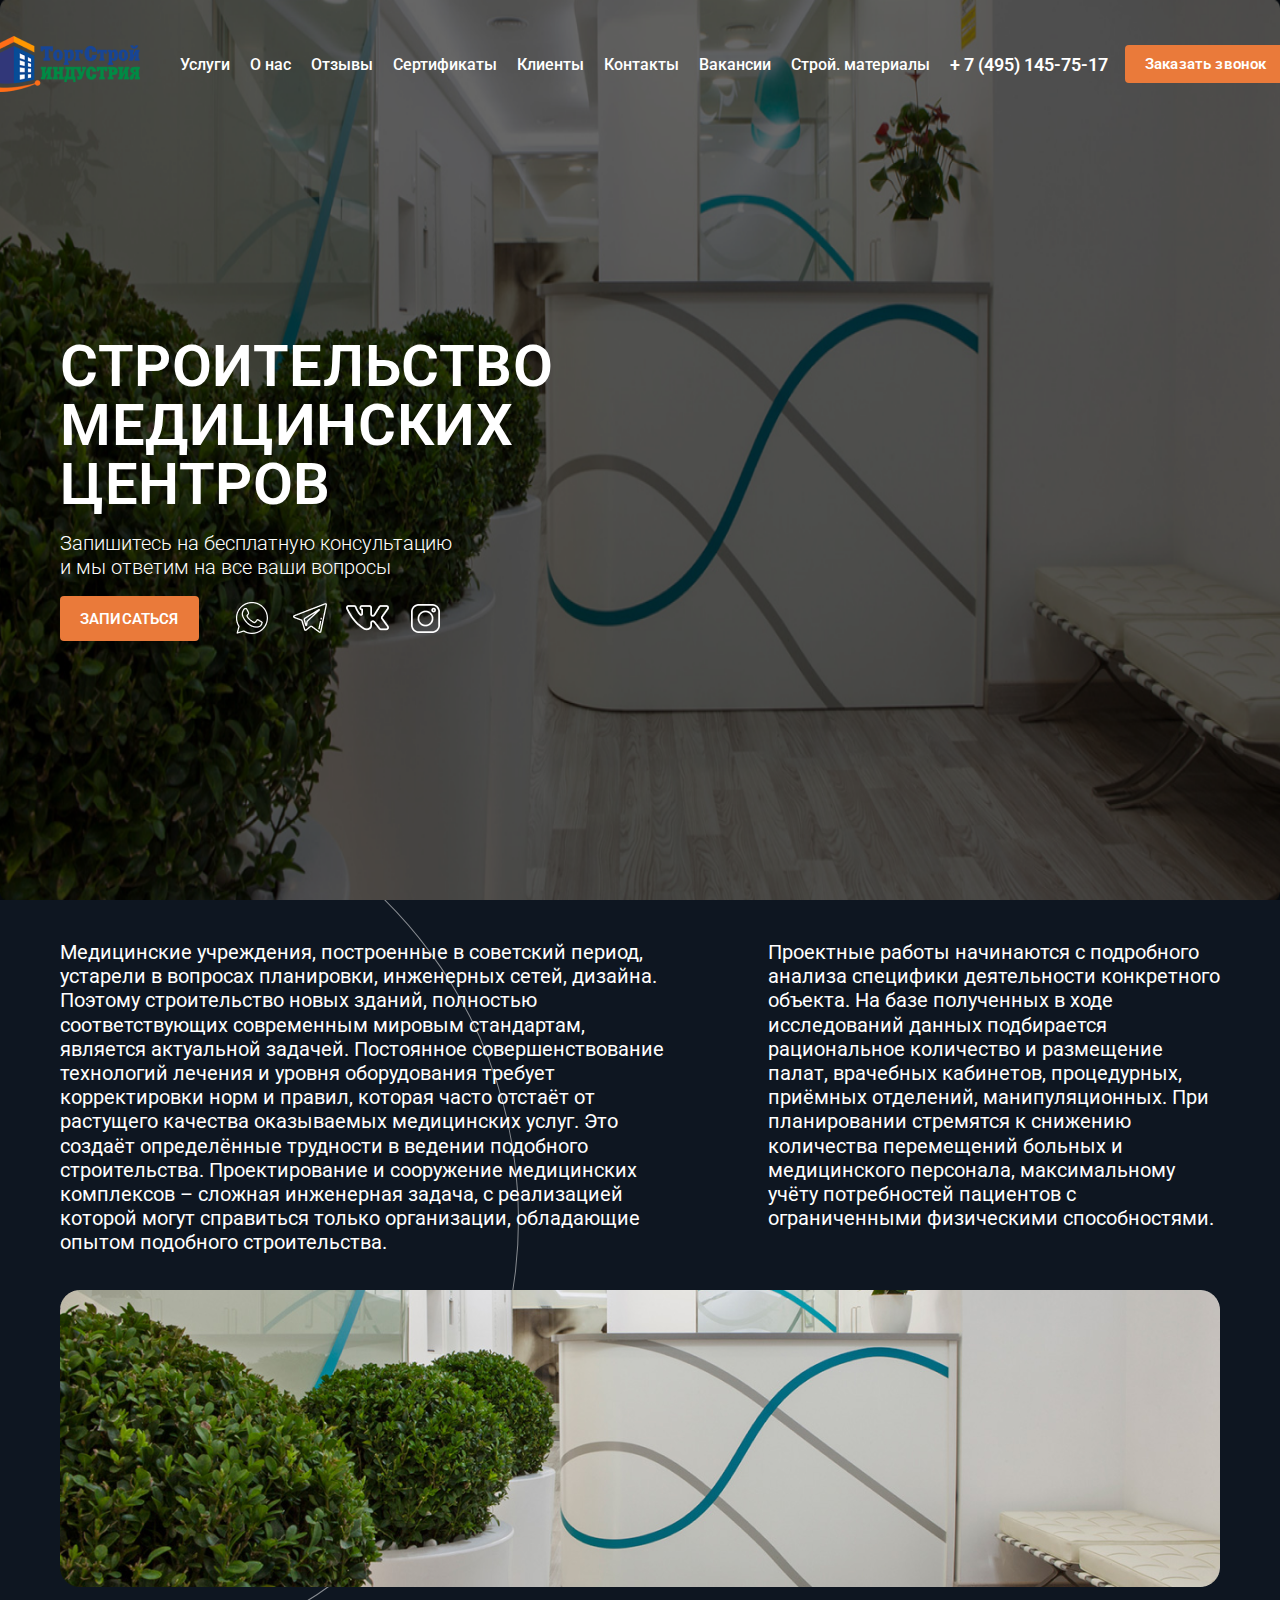
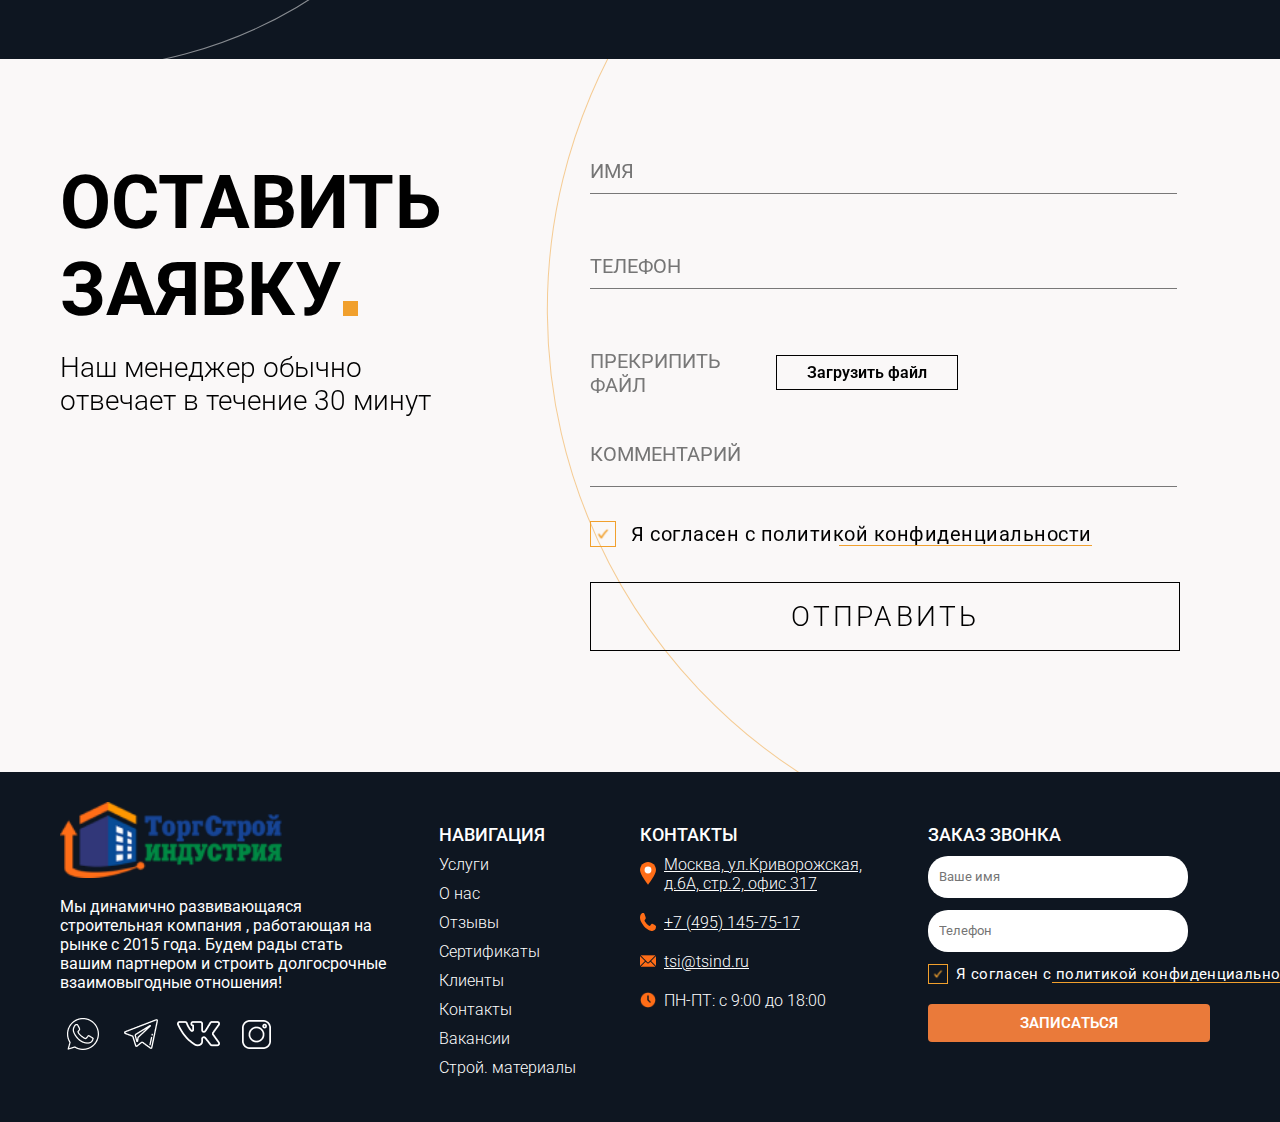
==== index.html @ 2a0759c0 "Add files via upload" ====
<!DOCTYPE html>
<html lang="ru">
<head>
    <meta charset="UTF-8">
    <meta http-equiv="X-UA-Compatible" content="IE=edge">
    <meta name="viewport" content="width=device-width, initial-scale=1.0">
    <title>Document</title>
    <link rel="stylesheet" href="style/style.css">
    <link rel="stylesheet" href="./style/swiper-bundle.min.css">
</head>
<body>

    <header>
        <div class="header-container">
            <a href="#" class="header__logo"><img src="./media/icons/logo.png" alt="" class="header__logo__img"></a>
            <ul class="header__list">
                <li class="header__list__item"><a href="">Услуги</a></li>
                <li class="header__list__item"><a href="">О нас</a></li>
                <li class="header__list__item"><a href="">Отзывы</a></li>
                <li class="header__list__item"><a href="">Сертификаты</a></li>
                <li class="header__list__item"><a href="">Клиенты</a></li>
                <li class="header__list__item"><a href="">Контакты</a></li>
                <li class="header__list__item"><a href="">Вакансии</a></li>
                <li class="header__list__item"><a href="">Строй. материалы</a></li>
            </ul>
            <a href="" class="header__telephone">+ 7 (495)  145-75-17</a>
            <button class="orangeBtn header__button">Заказать звонок</button>
        </div>
    </header>

    <main>
        <section class="mainBlock">
            <div class="container">
                <h1 class="mainBlock__heading">Строительство медицинских центров</h1>
                <p class="mainBlock__text">Запишитесь на бесплатную консультацию и мы ответим на все ваши вопросы</p>
                <div class="mainBlock__wraper">
                    <button class="orangeBtn mainBlock__wraper__button">ЗАПИСАТЬСЯ </button>
                    <a href="" class="mainBlock__seti"><img src="./media/icons/watsapp.png" alt="" class="mainBlock__seti__img"></a>
                    <a href="" class="mainBlock__seti"><img src="./media/icons/telegram.png" alt="" class="mainBlock__seti__img"></a>
                    <a href="" class="mainBlock__seti"><img src="./media/icons/vk.png" alt="" class="mainBlock__seti__img"></a>
                    <a href="" class="mainBlock__seti"><img src="./media/icons/instagram.png" alt="" class="mainBlock__seti__img"></a>
                </div>
            </div>
            <img src="./media/mainBlock/bg.png" alt="" class="mainBlock__bg">
        </section>
        <section class="textBlock">
            <div class="container">
                <div class="textBlock__wraper">
                    <p class="textBlock__wraper__text">Медицинские учреждения, построенные в советский период, устарели в вопросах планировки, инженерных сетей, дизайна. Поэтому строительство новых зданий, полностью соответствующих современным мировым стандартам, является актуальной задачей. Постоянное совершенствование технологий лечения и уровня оборудования требует корректировки норм и правил, которая часто отстаёт от растущего качества оказываемых медицинских услуг. Это создаёт определённые трудности в ведении подобного строительства. Проектирование и сооружение медицинских комплексов – сложная инженерная задача, с реализацией которой могут справиться только организации, обладающие опытом подобного строительства.</p>
                    <p class="textBlock__wraper__text">Проектные работы начинаются с подробного анализа специфики деятельности конкретного объекта. На базе полученных в ходе исследований данных подбирается рациональное количество и размещение палат, врачебных кабинетов, процедурных, приёмных отделений, манипуляционных. При планировании стремятся к снижению количества перемещений больных и медицинского персонала, максимальному учёту потребностей пациентов с ограниченными физическими способностями.</p>
                </div>
                <img src="./media/textBlock/bg.png" alt="" class="textBlock__img">
            </div>
            <img src="./media/icons/textBlockElipse.svg" alt="" class="textBlock__bg">
        </section>
        <section class="formBlock">
            <div class="container">
                <div class="formBlock__left">
                    <p class="formBlock__left__heading">Оставить заявку</p>
                    <p class="formBlock__left__text">Наш менеджер обычно отвечает в течение 30 минут</p>
                </div>
                <div class="formBlock__right">
                    <div action="" method="POST">
                        <input type="text" placeholder="Имя" class="form_inputs">
                        <input type="text" placeholder="Телефон" class="form_inputs">
                        <div class="fileInp">
                            <input type="file" id="fu" placeholder="Загрузить файл" class="fyleInp">
                            <label for="fu" class="fyleText">ПРЕКРИПИТЬ файл</label> 
                            <label for="fu" class="fyleCisual">Загрузить файл</label>
                        </div>
                        <textarea type="text" placeholder="Комментарий" class="form_texarea"></textarea>
                        <div class="politycInp">
                            <input type="checkbox" id="formPolityc" class="politycCheckbox" checked>
                            <label for="formPolityc" class="politycVisual"><img src="./media/icons/goldYes.svg" alt="" class="politycVisual__img"></label>
                            <label for="formPolityc" class="politycText">Я согласен с политикой конфиденциальности</label>
                        </div>
                        <button class="nonBgButton">Отправить</button>
                    </div>
                </div>
            </div>
            <img src="./media/icons/formBlockelipse.svg" alt="" class="formBlock__bg">
        </section>
    </main>
    <footer>
        <div class="container">
            <div class="footer__textr">
                <img src="./media/icons/logo.png" alt="" class="footer__text__logo">
                <p class="footer__text__text">Мы динамично развивающаяся строительная компания , работающая на рынке с 2015 года. Будем рады стать вашим партнером и строить долгосрочные взаимовыгодные отношения!</p>
                <div class="footer__text__seti">
                    <a href="" class="mainBlock__seti"><img src="./media/icons/watsapp.png" alt="" class="mainBlock__seti__img"></a>
                    <a href="" class="mainBlock__seti"><img src="./media/icons/telegram.png" alt="" class="mainBlock__seti__img"></a>
                    <a href="" class="mainBlock__seti"><img src="./media/icons/vk.png" alt="" class="mainBlock__seti__img"></a>
                    <a href="" class="mainBlock__seti"><img src="./media/icons/instagram.png" alt="" class="mainBlock__seti__img"></a>
                </div>
            </div>
            <div class="footer__nav">
                <p class="footer__nav__heading">НАВИГАЦИЯ</p>
                <ul class="footer__nav__list">
                    <li class="footer__nav__list__item">Услуги</li>
                    <li class="footer__nav__list__item">О нас</li>
                    <li class="footer__nav__list__item">Отзывы</li>
                    <li class="footer__nav__list__item">Сертификаты</li>
                    <li class="footer__nav__list__item">Клиенты</li>
                    <li class="footer__nav__list__item">Контакты</li>
                    <li class="footer__nav__list__item">Вакансии</li>
                    <li class="footer__nav__list__item">Строй. материалы</li>
                </ul>
            </div>
            <div class="footer__contacts">
                <p class="footer__contacts__heading">КОНТАКТЫ</p>
                <ul class="footer__contacts__list">
                    <li class="footer__contacts__list__item"><img src="./media/icons/location.svg" alt="" class="footer__contacts__list__img"><p class="footer__contacts__list__item__text">Москва, ул.Криворожская, д.6А, стр.2, офис 317</p></li>
                    <li class="footer__contacts__list__item"><img src="./media/icons/phone.svg" alt="" class="footer__contacts__list__img"><p class="footer__contacts__list__item__text">+7 (495) 145-75-17</p></li>
                    <li class="footer__contacts__list__item"><img src="./media/icons/mail.png" alt="" class="footer__contacts__list__img"><p class="footer__contacts__list__item__text">tsi@tsind.ru</p></li>
                    <li class="footer__contacts__list__item"><img src="./media/icons/clock.png" alt="" class="footer__contacts__list__img"><p class="footer__contacts__list__item__text">ПН-ПТ: с 9:00 до 18:00</p></li>
                </ul>
            </div>
            <div class="footer__form">
                <p class="footer__form__heading">ЗАКАЗ ЗВОНКА</p>
                <div class="footer__form__form">
                    <input type="text" class="footer__form__inp" placeholder="Ваше имя">
                    <input type="text" class="footer__form__inp" placeholder="Телефон">
                    <div class="politycInp">
                        <input type="checkbox" id="formPolityc1" class="politycCheckbox pol1" checked>
                        <label for="formPolityc1" class="politycVisual polvis1"><img src="./media/icons/goldYes.svg" alt="" class="politycVisual__img polImg1"></label>
                        <label for="formPolityc1" class="politycText poltext1">Я согласен с политикой конфиденциальности</label>
                    </div>
                    <button class="orangeBtn footer__form__btn">ЗАПИСАТЬСЯ</button>
                </div>
            </div>
        </div>
    </footer>
    

    <script src="js/swiper-bundle.min.js"></script>
    <script src="js/app.js"></script>
</body>
</html>
---- style/style.css ----
@import url("https://fonts.googleapis.com/css2?family=Roboto:wght@300;400;500;700;900&display=swap");
* {
  margin: 0;
  padding: 0;
  box-sizing: border-box;
  list-style: none;
  text-decoration: none;
  border: none;
  outline: none;
  font-family: "Roboto", sans-serif;
  color: #FFF;
}

html, body {
  background: #0E1621;
  max-width: 100vw;
  overflow-x: hidden;
}

header {
  position: absolute;
  z-index: 2;
  margin-top: 36px;
}

.header-container {
  width: 1322px;
  margin: 0 calc((100vw - 1322px) / 2);
  display: flex;
  align-items: center;
}

.header__logo {
  width: 170px;
  height: 56px;
  flex-shrink: 0;
  margin-right: 31px;
}

.header__logo__img {
  width: 170px;
  height: 56px;
  flex-shrink: 0;
}

.header__list {
  display: flex;
}

.header__list__item {
  margin-right: 20px;
}
.header__list__item a {
  font-size: 16px;
  font-style: normal;
  font-weight: 500;
  line-height: normal;
}

.header__telephone {
  font-size: 18px;
  font-style: normal;
  font-weight: 600;
  line-height: normal;
  margin-right: 17px;
}

.orangeBtn {
  padding: 10px 20px;
  font-size: 15.47px;
  font-style: normal;
  font-weight: 600;
  line-height: normal;
  letter-spacing: 0.155px;
  border-radius: 4px;
  background: #EA7A3A;
}

.mainBlock {
  position: relative;
  height: 100vh;
  display: flex;
  padding-top: 245px;
  display: flex;
  align-items: center;
}
.mainBlock .container {
  margin-top: 92px;
}

.container {
  width: 1160px;
  margin: auto;
  position: relative;
  z-index: 2;
}

.mainBlock__heading {
  width: 612px;
  font-size: 58px;
  font-style: normal;
  font-weight: 600;
  line-height: 102.5%; /* 59.45px */
  letter-spacing: 0.58px;
  text-transform: uppercase;
  margin-bottom: 17px;
}

.mainBlock__text {
  width: 397px;
  font-size: 20px;
  font-style: normal;
  font-weight: 300;
  line-height: normal;
  margin-bottom: 17px;
}

.mainBlock__wraper {
  display: flex;
}

.mainBlock__wraper__button {
  margin-right: 30px;
}

.mainBlock__seti {
  width: 45px;
  height: 45px;
  margin-right: 13px;
}
.mainBlock__seti:last-child {
  margin-right: 0;
}

.mainBlock__seti__img {
  width: 45px;
  height: 45px;
}

.mainBlock__bg {
  position: absolute;
  top: 0;
  left: 0;
  width: 100%;
  height: 100%;
  z-index: 1;
}

.textBlock {
  padding: 40px 0 68px 0;
  position: relative;
}

.textBlock__wraper {
  display: flex;
  justify-content: space-between;
  margin-bottom: 35px;
}

.textBlock__wraper__text {
  font-size: 20px;
  font-style: normal;
  font-weight: 400;
  line-height: 121%; /* 24.2px */
}
.textBlock__wraper__text:first-child {
  width: 612px;
}
.textBlock__wraper__text:last-child {
  width: 452px;
}
.textBlock__wraper__text.solo {
  width: 100%;
}

.textBlock__img {
  width: 100%;
}

.textBlock__bg {
  position: absolute;
  top: 0;
  left: 0;
  height: 100%;
}

.formBlock {
  background: #FAF8F8;
  padding: 100px 0 121px 0;
  position: relative;
}
.formBlock .container {
  display: flex;
}
.formBlock * {
  color: black;
}

.formBlock__left {
  margin-right: 131px;
}

.formBlock__left__heading {
  font-size: 74px;
  font-style: normal;
  font-weight: 700;
  line-height: normal;
  text-transform: uppercase;
  width: 399px;
  margin-bottom: 34px;
  height: 158px;
  position: relative;
}
.formBlock__left__heading::after {
  content: "";
  display: block;
  position: absolute;
  width: 15px;
  height: 15px;
  right: 101px;
  bottom: 0.5px;
  background: #F1A02D;
}

.formBlock__left__text {
  font-size: 28px;
  font-style: normal;
  font-weight: 300;
  line-height: normal;
  width: 375px;
}

.formBlock__right {
  display: flex;
  flex-direction: column;
}

.form_inputs {
  width: 586.5px;
  height: 35px;
  background: none;
  border: none;
  border-bottom: 1px solid #787878;
  padding: 0;
  padding-bottom: 10px;
  font-size: 20px;
  font-style: normal;
  font-weight: 400;
  line-height: normal;
  text-transform: uppercase;
  margin-bottom: 60px;
}

.fileInp {
  display: flex;
  align-items: center;
  margin-bottom: 45px;
}

.fyleInp {
  position: absolute;
  opacity: 0;
  z-index: -1;
}

.fyleText {
  color: #787878;
  font-size: 20px;
  font-style: normal;
  font-weight: 400;
  line-height: normal;
  text-transform: uppercase;
  width: 136px;
  margin-right: 50px;
}

.fyleCisual {
  font-size: 16px;
  font-style: normal;
  font-weight: 600;
  line-height: normal;
  width: 182px;
  height: 35px;
  border: 1px solid #000;
  display: flex;
  align-items: center;
  justify-content: center;
}

.form_texarea {
  width: 586.5px;
  height: 45px;
  background: none;
  border: none;
  border-bottom: 1px solid #787878;
  padding: 0;
  padding-bottom: 20px;
  font-size: 20px;
  font-style: normal;
  font-weight: 400;
  line-height: normal;
  text-transform: uppercase;
  margin-bottom: 30px;
  resize: none;
}

.politycInp {
  display: flex;
  align-items: center;
  margin-bottom: 35px;
}

.politycCheckbox, .pol1 {
  position: absolute;
  opacity: 0;
  z-index: -1;
}
.politycCheckbox:checked + label .politycVisual__img, .politycCheckbox:checked + label .polImg1, .pol1:checked + label .politycVisual__img, .pol1:checked + label .polImg1 {
  opacity: 1;
}

.politycVisual {
  flex-shrink: 0;
  width: 26px;
  height: 26px;
  display: flex;
  align-items: center;
  justify-content: center;
  border: solid 1px #F1A02D;
  margin-right: 15px;
}

.politycVisual__img {
  width: 18px;
  height: 18px;
  transition: all 0.4s ease;
  opacity: 0;
}

.politycText {
  font-size: 20px;
  font-style: normal;
  font-weight: 400;
  line-height: normal;
  letter-spacing: 0.5px;
  position: relative;
}
.politycText::after {
  content: "";
  display: block;
  width: 253px;
  height: 1px;
  background: #F1A02D;
  position: absolute;
  bottom: 0;
  right: 0;
}

.nonBgButton {
  font-size: 28px;
  font-style: normal;
  font-weight: 300;
  line-height: normal;
  letter-spacing: 3.08px;
  text-transform: uppercase;
  width: 590px;
  height: 69px;
  background: none;
  border: 1px solid #000;
}

.formBlock__bg {
  position: absolute;
  right: 0;
  top: 0;
  height: 100%;
}

footer {
  padding: 30px 0 45px 0;
}
footer .container {
  display: flex;
}

.footer__textr {
  margin-right: 45px;
  flex-shrink: 0;
}

.footer__text__logo {
  width: 234px;
  height: 76.689px;
  margin-bottom: 15px;
}

.footer__text__text {
  font-size: 16px;
  font-style: normal;
  font-weight: 400;
  line-height: normal;
  width: 334px;
  margin-bottom: 20px;
}

.footer__text__seti {
  display: flex;
}

.footer__nav {
  flex-shrink: 0;
  padding-top: 22px;
  margin-right: 64px;
}

.footer__nav__heading {
  font-size: 18px;
  font-style: normal;
  font-weight: 500;
  line-height: normal;
  margin-bottom: 10px;
}

.footer__nav__list__item {
  font-size: 16px;
  font-style: normal;
  font-weight: 300;
  line-height: normal;
  margin-bottom: 10px;
}
.footer__nav__list__item:last-child {
  margin-bottom: 0;
}

.footer__contacts {
  padding-top: 22px;
  flex-shrink: 0;
  margin-right: 65px;
}

.footer__contacts__heading {
  font-size: 18px;
  font-style: normal;
  font-weight: 500;
  line-height: normal;
  margin-bottom: 10px;
}

.footer__contacts__list__item {
  display: flex;
  align-items: center;
  margin-bottom: 20px;
}
.footer__contacts__list__item:last-child {
  margin-bottom: 0;
}
.footer__contacts__list__item:last-child .footer__contacts__list__item__text {
  text-decoration-line: none;
}
.footer__contacts__list__item .footer__contacts__list__item__text {
  text-decoration-line: underline;
}

.footer__contacts__list__img {
  width: 16px;
  margin-right: 8px;
}

.footer__contacts__list__item__text {
  width: 199px;
  font-size: 16px;
  font-style: normal;
  font-weight: 300;
  line-height: normal;
}

.footer__form {
  padding-top: 22px;
}

.footer__form__heading {
  font-size: 18px;
  font-style: normal;
  font-weight: 500;
  line-height: normal;
  margin-bottom: 11px;
}

.footer__form__form {
  width: 282px;
  display: flex;
  flex-direction: column;
}
.footer__form__form .politycText {
  font-size: 15px;
  font-style: normal;
  font-weight: 400;
  line-height: normal;
  letter-spacing: 0.375px;
}
.footer__form__form .politycVisual {
  width: 20px;
  height: 20px;
  margin-right: 8px;
}
.footer__form__form .politycVisual__img {
  width: 14px;
  height: 14px;
}
.footer__form__form .politycInp {
  width: 412px;
  margin-bottom: 20px;
}

.footer__form__inp {
  width: 260px;
  height: 42px;
  background: white;
  border-radius: 20px;
  padding: 18px 11px;
  margin-bottom: 12px;
  color: black;
}
.footer__form__inp:last-child {
  margin-bottom: 16px;
}/*# sourceMappingURL=style.css.map */
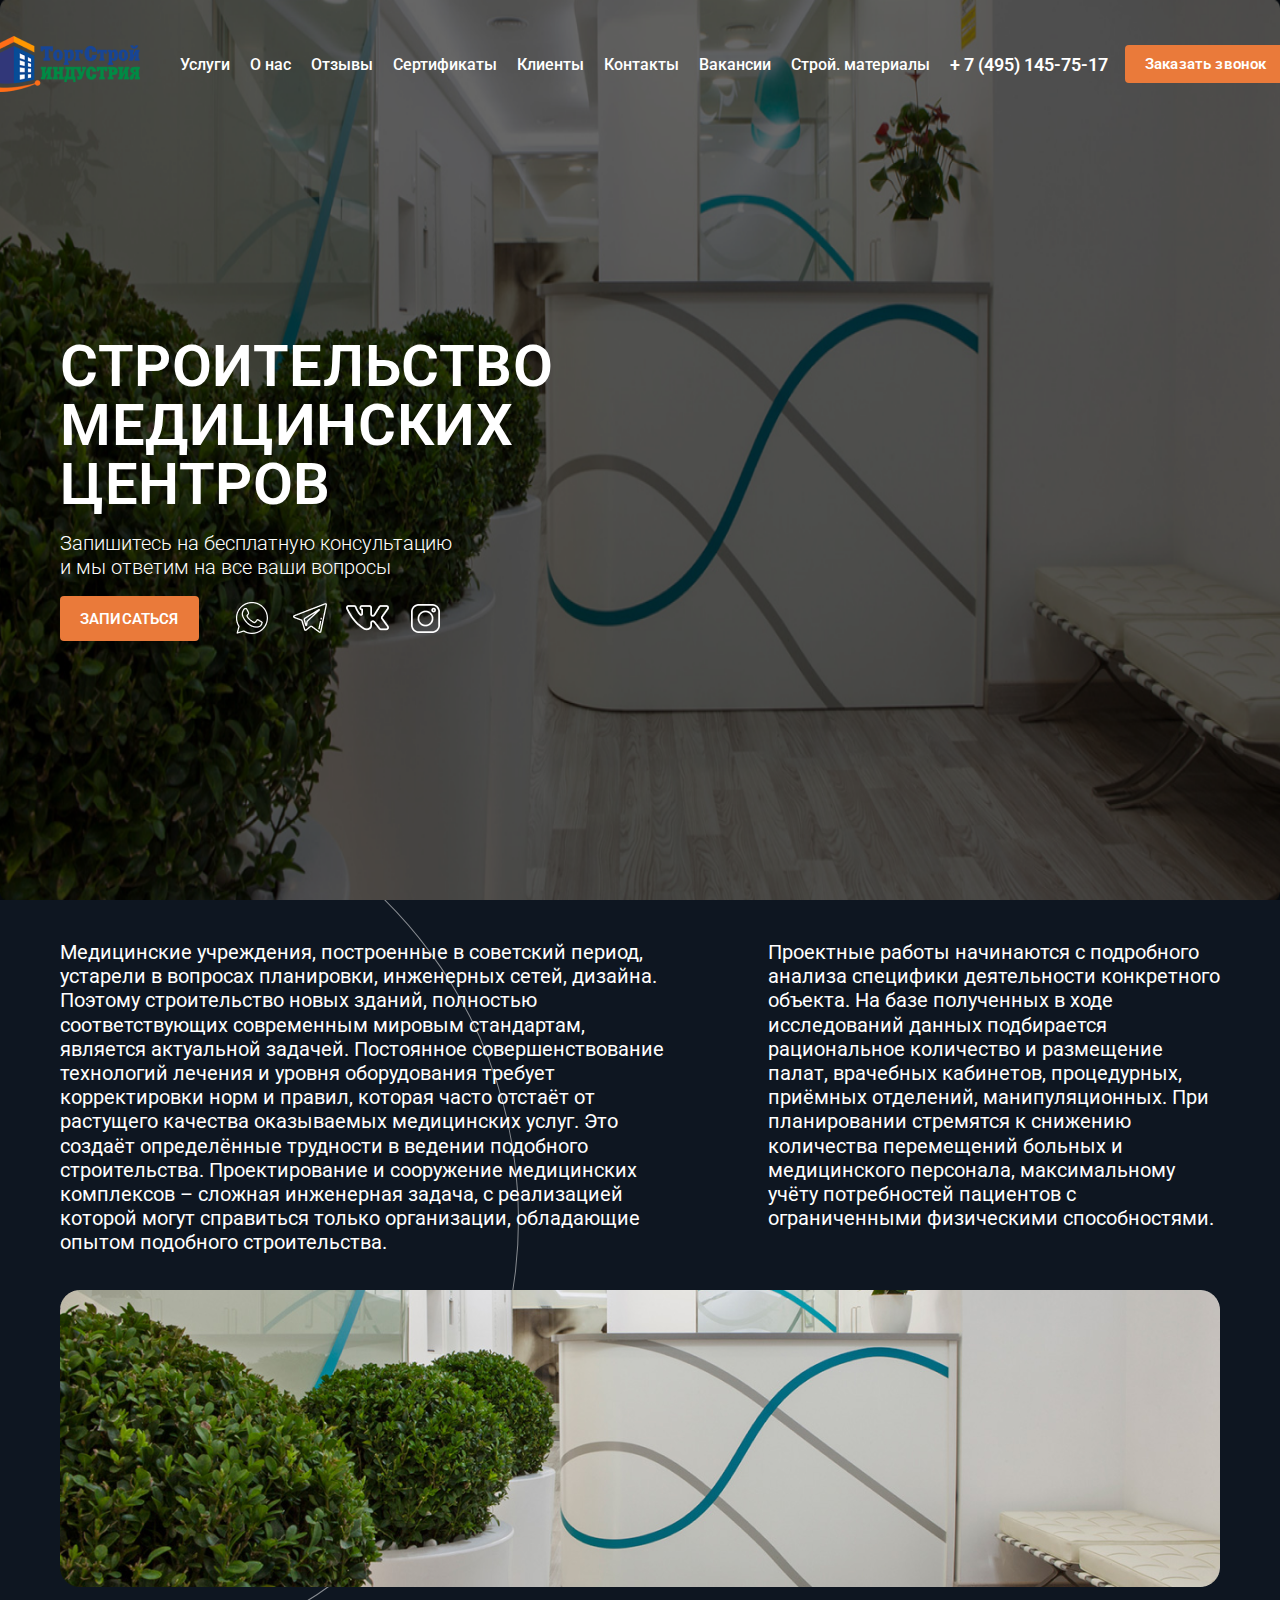
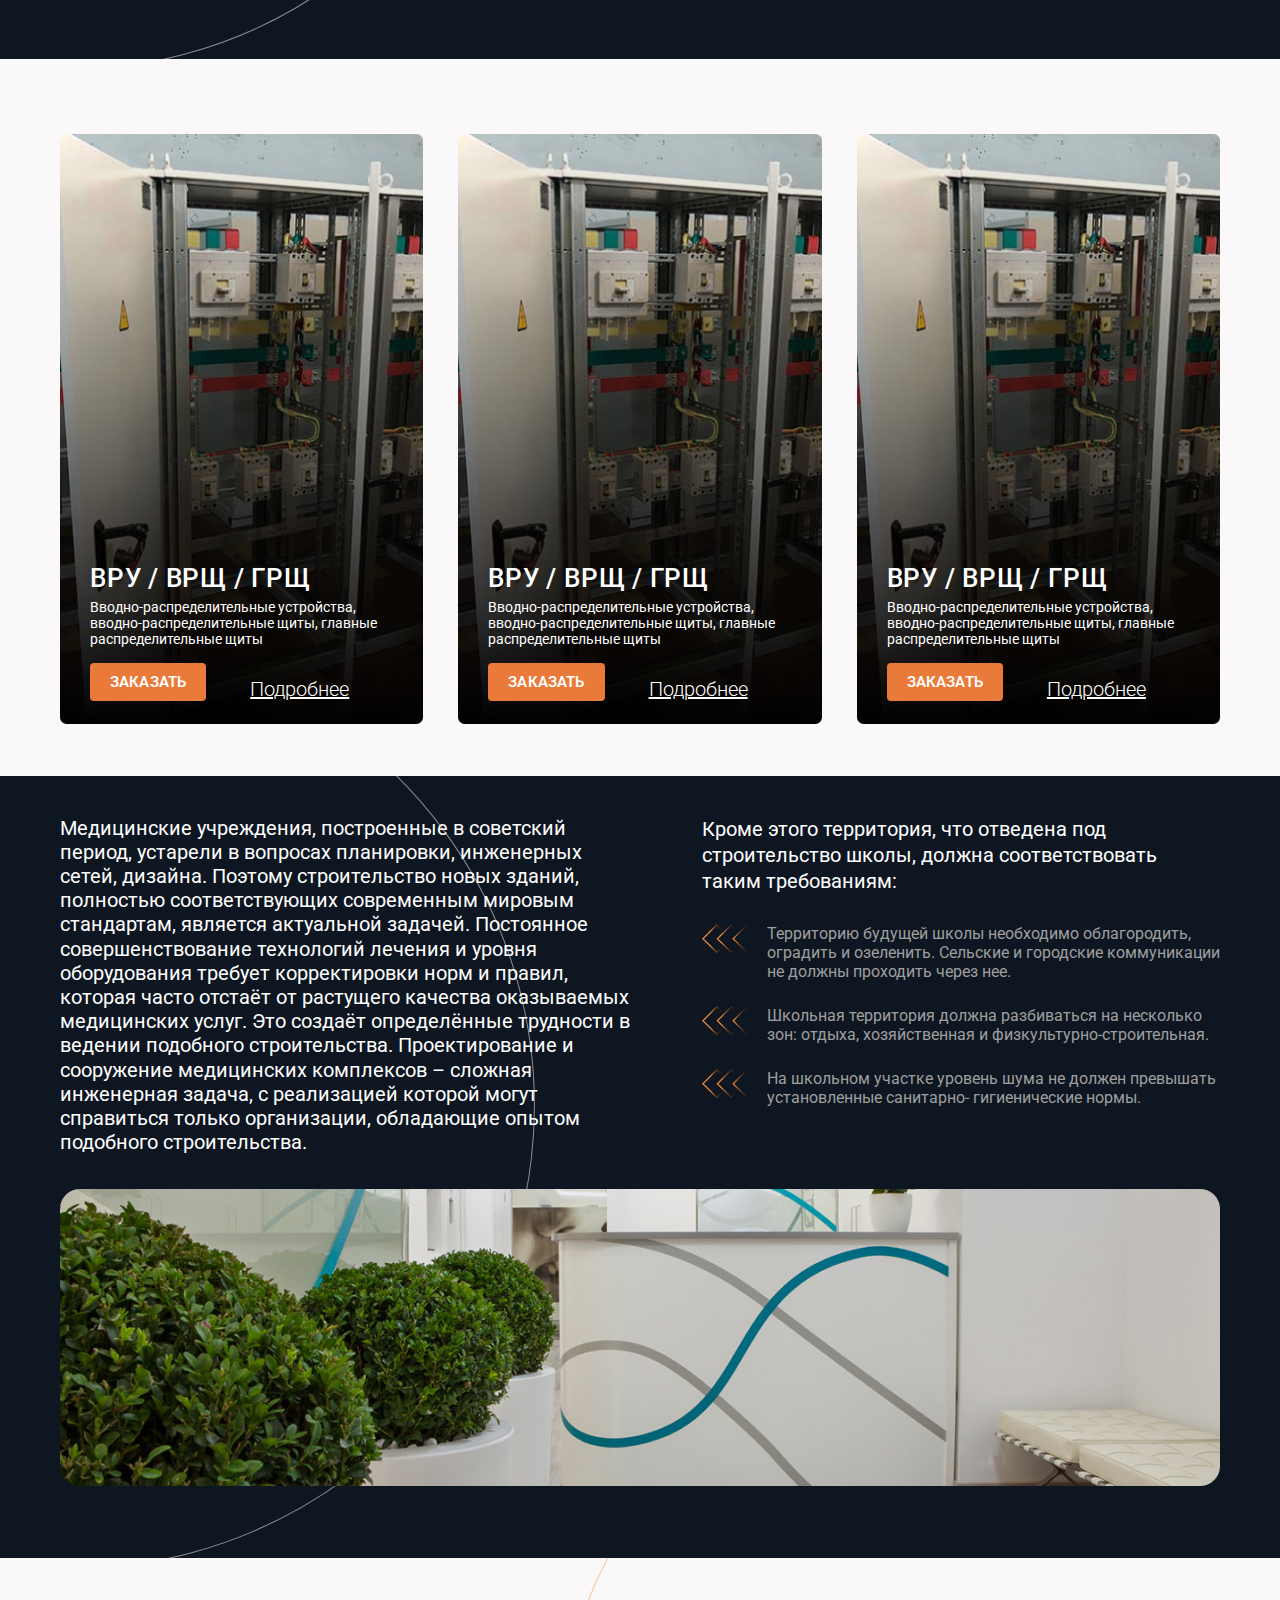
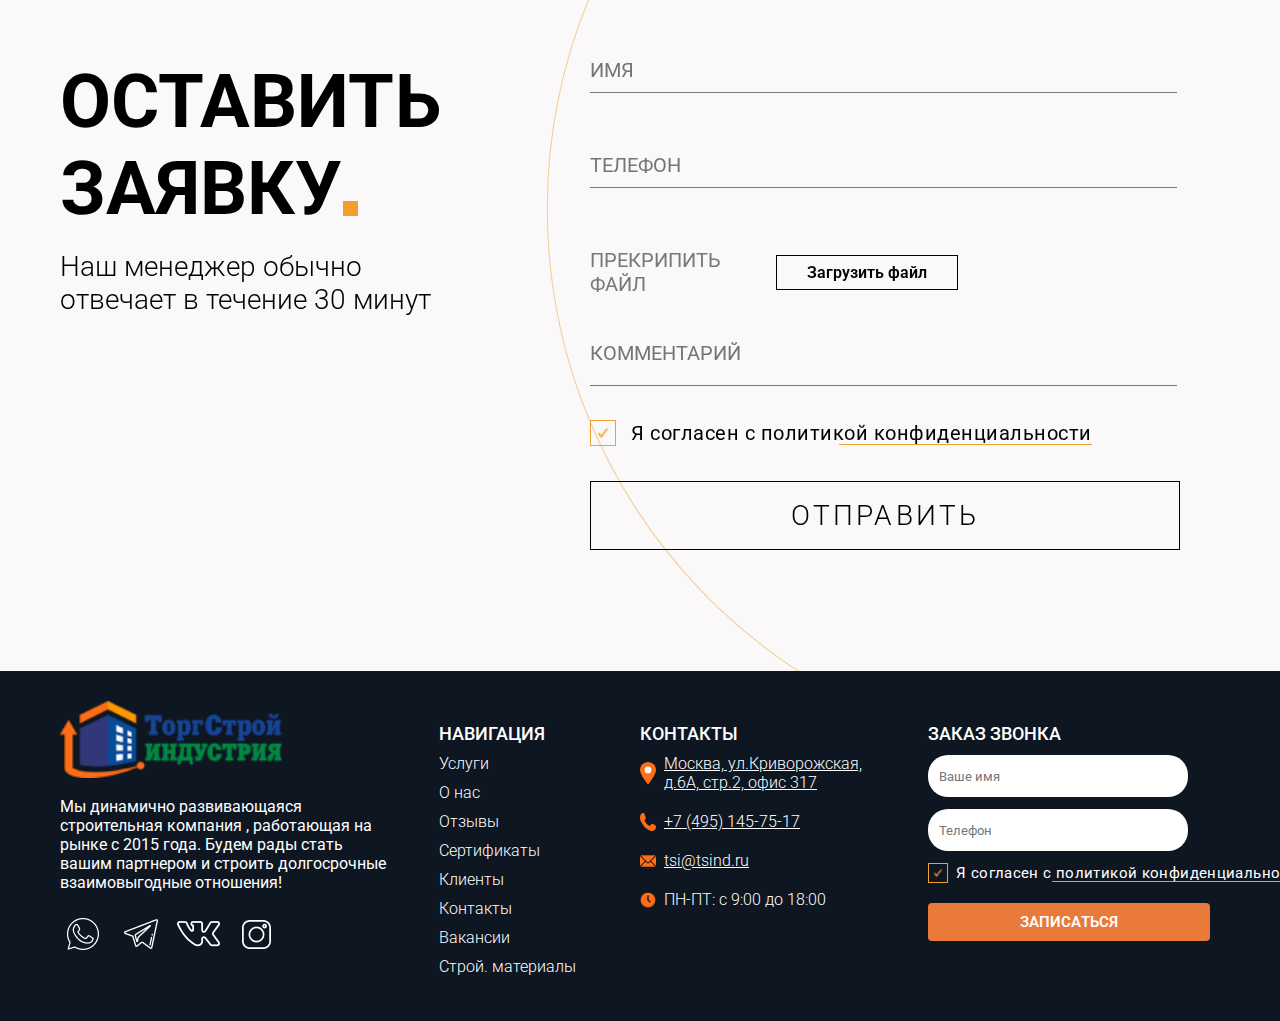
==== commit d65d30d9: "Add files via upload" ====
--- a/index.html
+++ b/index.html
@@ -1,5 +1,6 @@
 <!DOCTYPE html>
 <html lang="ru">
+
 <head>
     <meta charset="UTF-8">
     <meta http-equiv="X-UA-Compatible" content="IE=edge">
@@ -8,12 +9,13 @@
     <link rel="stylesheet" href="style/style.css">
     <link rel="stylesheet" href="./style/swiper-bundle.min.css">
 </head>
+
 <body>
 
     <header>
         <div class="header-container">
             <a href="#" class="header__logo"><img src="./media/icons/logo.png" alt="" class="header__logo__img"></a>
-            <ul class="header__list">
+            <ul class="header__list desk">
                 <li class="header__list__item"><a href="">Услуги</a></li>
                 <li class="header__list__item"><a href="">О нас</a></li>
                 <li class="header__list__item"><a href="">Отзывы</a></li>
@@ -23,10 +25,37 @@
                 <li class="header__list__item"><a href="">Вакансии</a></li>
                 <li class="header__list__item"><a href="">Строй. материалы</a></li>
             </ul>
-            <a href="" class="header__telephone">+ 7 (495)  145-75-17</a>
-            <button class="orangeBtn header__button">Заказать звонок</button>
+            <a href="" class="header__telephone desk">+ 7 (495) 145-75-17</a>
+            <button class="orangeBtn header__button desk">Заказать звонок</button>
+            <div class="header__burger mob">
+                <svg xmlns="http://www.w3.org/2000/svg" width="38" height="37" viewBox="0 0 38 37" fill="none">
+                    <g filter="url(#filter0_d_1068_120)">
+                        <rect x="4" width="30" height="30" rx="15" fill="black" fill-opacity="0.5"
+                            shape-rendering="crispEdges" />
+                    </g>
+                    <line x1="11" y1="10.5" x2="27" y2="10.5" stroke="white" />
+                    <line x1="11" y1="14.5" x2="27" y2="14.5" stroke="white" />
+                    <line x1="11" y1="18.5" x2="27" y2="18.5" stroke="white" />
+                    <defs>
+                        <filter id="filter0_d_1068_120" x="0.948553" y="0" width="36.1029" height="36.1029"
+                            filterUnits="userSpaceOnUse" color-interpolation-filters="sRGB">
+                            <feFlood flood-opacity="0" result="BackgroundImageFix" />
+                            <feColorMatrix in="SourceAlpha" type="matrix"
+                                values="0 0 0 0 0 0 0 0 0 0 0 0 0 0 0 0 0 0 127 0" result="hardAlpha" />
+                            <feOffset dy="3.05145" />
+                            <feGaussianBlur stdDeviation="1.52572" />
+                            <feComposite in2="hardAlpha" operator="out" />
+                            <feColorMatrix type="matrix" values="0 0 0 0 0 0 0 0 0 0 0 0 0 0 0 0 0 0 0.25 0" />
+                            <feBlend mode="normal" in2="BackgroundImageFix" result="effect1_dropShadow_1068_120" />
+                            <feBlend mode="normal" in="SourceGraphic" in2="effect1_dropShadow_1068_120"
+                                result="shape" />
+                        </filter>
+                    </defs>
+                </svg>
+            </div>
         </div>
     </header>
+    <div class="header-menu mob"></div>
 
     <main>
         <section class="mainBlock">
@@ -35,10 +64,14 @@
                 <p class="mainBlock__text">Запишитесь на бесплатную консультацию и мы ответим на все ваши вопросы</p>
                 <div class="mainBlock__wraper">
                     <button class="orangeBtn mainBlock__wraper__button">ЗАПИСАТЬСЯ </button>
-                    <a href="" class="mainBlock__seti"><img src="./media/icons/watsapp.png" alt="" class="mainBlock__seti__img"></a>
-                    <a href="" class="mainBlock__seti"><img src="./media/icons/telegram.png" alt="" class="mainBlock__seti__img"></a>
-                    <a href="" class="mainBlock__seti"><img src="./media/icons/vk.png" alt="" class="mainBlock__seti__img"></a>
-                    <a href="" class="mainBlock__seti"><img src="./media/icons/instagram.png" alt="" class="mainBlock__seti__img"></a>
+                    <a href="" class="mainBlock__seti"><img src="./media/icons/watsapp.png" alt=""
+                            class="mainBlock__seti__img"></a>
+                    <a href="" class="mainBlock__seti"><img src="./media/icons/telegram.png" alt=""
+                            class="mainBlock__seti__img"></a>
+                    <a href="" class="mainBlock__seti"><img src="./media/icons/vk.png" alt=""
+                            class="mainBlock__seti__img"></a>
+                    <a href="" class="mainBlock__seti"><img src="./media/icons/instagram.png" alt=""
+                            class="mainBlock__seti__img"></a>
                 </div>
             </div>
             <img src="./media/mainBlock/bg.png" alt="" class="mainBlock__bg">
@@ -46,8 +79,107 @@
         <section class="textBlock">
             <div class="container">
                 <div class="textBlock__wraper">
-                    <p class="textBlock__wraper__text">Медицинские учреждения, построенные в советский период, устарели в вопросах планировки, инженерных сетей, дизайна. Поэтому строительство новых зданий, полностью соответствующих современным мировым стандартам, является актуальной задачей. Постоянное совершенствование технологий лечения и уровня оборудования требует корректировки норм и правил, которая часто отстаёт от растущего качества оказываемых медицинских услуг. Это создаёт определённые трудности в ведении подобного строительства. Проектирование и сооружение медицинских комплексов – сложная инженерная задача, с реализацией которой могут справиться только организации, обладающие опытом подобного строительства.</p>
-                    <p class="textBlock__wraper__text">Проектные работы начинаются с подробного анализа специфики деятельности конкретного объекта. На базе полученных в ходе исследований данных подбирается рациональное количество и размещение палат, врачебных кабинетов, процедурных, приёмных отделений, манипуляционных. При планировании стремятся к снижению количества перемещений больных и медицинского персонала, максимальному учёту потребностей пациентов с ограниченными физическими способностями.</p>
+                    <p class="textBlock__wraper__text">Медицинские учреждения, построенные в советский период, устарели
+                        в вопросах планировки, инженерных сетей, дизайна. Поэтому строительство новых зданий, полностью
+                        соответствующих современным мировым стандартам, является актуальной задачей. Постоянное
+                        совершенствование технологий лечения и уровня оборудования требует корректировки норм и правил,
+                        которая часто отстаёт от растущего качества оказываемых медицинских услуг. Это создаёт
+                        определённые трудности в ведении подобного строительства. Проектирование и сооружение
+                        медицинских комплексов – сложная инженерная задача, с реализацией которой могут справиться
+                        только организации, обладающие опытом подобного строительства.</p>
+                    <p class="textBlock__wraper__text">Проектные работы начинаются с подробного анализа специфики
+                        деятельности конкретного объекта. На базе полученных в ходе исследований данных подбирается
+                        рациональное количество и размещение палат, врачебных кабинетов, процедурных, приёмных
+                        отделений, манипуляционных. При планировании стремятся к снижению количества перемещений больных
+                        и медицинского персонала, максимальному учёту потребностей пациентов с ограниченными физическими
+                        способностями.</p>
+                </div>
+                <img src="./media/textBlock/bg.png" alt="" class="textBlock__img">
+            </div>
+            <img src="./media/icons/textBlockElipse.svg" alt="" class="textBlock__bg">
+        </section>
+        <section class="cardBlock">
+            <div class="container">
+                <div class="cardBlock__wraper">
+                    <div class="cardBlock-card">
+                        <div class="cardBlock-card__info">
+                            <p class="cardBlack-card__heading">ВРУ / ВРЩ / ГРЩ</p>
+                            <p class="cardBlock-card__text">Вводно-распределительные устройства, вводно-распределительные
+                                щиты, главные распределительные щиты</p>
+                            <div class="cardBlock-card__wraper">
+                                <div class="orangeBtn cardBlockBtb">зАКАЗАТЬ</div>
+                                <p class="cardBlock-card__moreInfo">Подробнее</p>
+                            </div>
+                        </div>
+                        <div class="cardBlock-card__gradientBlock"></div>
+                        <img src="./media/cardBlock/bg.png" alt="" class="cardBlock-card__bg">
+                    </div>
+                    <div class="cardBlock-card">
+                        <div class="cardBlock-card__info">
+                            <p class="cardBlack-card__heading">ВРУ / ВРЩ / ГРЩ</p>
+                            <p class="cardBlock-card__text">Вводно-распределительные устройства, вводно-распределительные
+                                щиты, главные распределительные щиты</p>
+                            <div class="cardBlock-card__wraper">
+                                <div class="orangeBtn cardBlockBtb">зАКАЗАТЬ</div>
+                                <p class="cardBlock-card__moreInfo">Подробнее</p>
+                            </div>
+                        </div>
+                        <div class="cardBlock-card__gradientBlock"></div>
+                        <img src="./media/cardBlock/bg.png" alt="" class="cardBlock-card__bg">
+                    </div>
+                    <div class="cardBlock-card">
+                        <div class="cardBlock-card__info">
+                            <p class="cardBlack-card__heading">ВРУ / ВРЩ / ГРЩ</p>
+                            <p class="cardBlock-card__text">Вводно-распределительные устройства, вводно-распределительные
+                                щиты, главные распределительные щиты</p>
+                            <div class="cardBlock-card__wraper">
+                                <div class="orangeBtn cardBlockBtb">зАКАЗАТЬ</div>
+                                <p class="cardBlock-card__moreInfo">Подробнее</p>
+                            </div>
+                        </div>
+                        <div class="cardBlock-card__gradientBlock"></div>
+                        <img src="./media/cardBlock/bg.png" alt="" class="cardBlock-card__bg">
+                    </div>
+                </div>
+            </div>
+            <img src="./media/icons/textBlockElipse.svg" alt="" class="textBlock__bg">
+        </section>
+        <section class="textBlock">
+            <div class="container">
+                <div class="textBlock__wraper">
+                    <p class="textBlock__wraper__text">Медицинские учреждения, построенные в советский период, устарели
+                        в вопросах планировки, инженерных сетей, дизайна. Поэтому строительство новых зданий, полностью
+                        соответствующих современным мировым стандартам, является актуальной задачей. Постоянное
+                        совершенствование технологий лечения и уровня оборудования требует корректировки норм и правил,
+                        которая часто отстаёт от растущего качества оказываемых медицинских услуг. Это создаёт
+                        определённые трудности в ведении подобного строительства. Проектирование и сооружение
+                        медицинских комплексов – сложная инженерная задача, с реализацией которой могут справиться
+                        только организации, обладающие опытом подобного строительства.</p>
+                    <ul class="textBlock-list">
+                        <li class="textBlock-list__title">Кроме этого территория, что отведена под строительство школы,
+                            должна соответствовать
+                            таким требованиям:</li>
+                        <li class="textBlock-list__item"><img src="./media/icons/listArrow.svg" alt=""
+                                class="textBlock-list__item__img">
+                            <p class="textBlock-list__item__text">Территорию будущей школы необходимо облагородить,
+                                оградить и озеленить. Сельские и
+                                городские коммуникации не должны проходить через нее.
+                            </p>
+                        </li>
+                        <li class="textBlock-list__item"><img src="./media/icons/listArrow.svg" alt=""
+                                class="textBlock-list__item__img">
+                            <p class="textBlock-list__item__text">Школьная территория должна разбиваться на несколько
+                                зон: отдыха, хозяйственная и
+                                физкультурно-строительная.
+                            </p>
+                        </li>
+                        <li class="textBlock-list__item"><img src="./media/icons/listArrow.svg" alt=""
+                                class="textBlock-list__item__img">
+                            <p class="textBlock-list__item__text">На школьном участке уровень шума не должен превышать
+                                установленные санитарно-
+                                гигиенические нормы.</p>
+                        </li>
+                    </ul>
                 </div>
                 <img src="./media/textBlock/bg.png" alt="" class="textBlock__img">
             </div>
@@ -65,14 +197,16 @@
                         <input type="text" placeholder="Телефон" class="form_inputs">
                         <div class="fileInp">
                             <input type="file" id="fu" placeholder="Загрузить файл" class="fyleInp">
-                            <label for="fu" class="fyleText">ПРЕКРИПИТЬ файл</label> 
+                            <label for="fu" class="fyleText">ПРЕКРИПИТЬ файл</label>
                             <label for="fu" class="fyleCisual">Загрузить файл</label>
                         </div>
                         <textarea type="text" placeholder="Комментарий" class="form_texarea"></textarea>
                         <div class="politycInp">
                             <input type="checkbox" id="formPolityc" class="politycCheckbox" checked>
-                            <label for="formPolityc" class="politycVisual"><img src="./media/icons/goldYes.svg" alt="" class="politycVisual__img"></label>
-                            <label for="formPolityc" class="politycText">Я согласен с политикой конфиденциальности</label>
+                            <label for="formPolityc" class="politycVisual"><img src="./media/icons/goldYes.svg" alt=""
+                                    class="politycVisual__img"></label>
+                            <label for="formPolityc" class="politycText">Я согласен с политикой
+                                конфиденциальности</label>
                         </div>
                         <button class="nonBgButton">Отправить</button>
                     </div>
@@ -85,12 +219,17 @@
         <div class="container">
             <div class="footer__textr">
                 <img src="./media/icons/logo.png" alt="" class="footer__text__logo">
-                <p class="footer__text__text">Мы динамично развивающаяся строительная компания , работающая на рынке с 2015 года. Будем рады стать вашим партнером и строить долгосрочные взаимовыгодные отношения!</p>
+                <p class="footer__text__text">Мы динамично развивающаяся строительная компания , работающая на рынке с
+                    2015 года. Будем рады стать вашим партнером и строить долгосрочные взаимовыгодные отношения!</p>
                 <div class="footer__text__seti">
-                    <a href="" class="mainBlock__seti"><img src="./media/icons/watsapp.png" alt="" class="mainBlock__seti__img"></a>
-                    <a href="" class="mainBlock__seti"><img src="./media/icons/telegram.png" alt="" class="mainBlock__seti__img"></a>
-                    <a href="" class="mainBlock__seti"><img src="./media/icons/vk.png" alt="" class="mainBlock__seti__img"></a>
-                    <a href="" class="mainBlock__seti"><img src="./media/icons/instagram.png" alt="" class="mainBlock__seti__img"></a>
+                    <a href="" class="mainBlock__seti"><img src="./media/icons/watsapp.png" alt=""
+                            class="mainBlock__seti__img"></a>
+                    <a href="" class="mainBlock__seti"><img src="./media/icons/telegram.png" alt=""
+                            class="mainBlock__seti__img"></a>
+                    <a href="" class="mainBlock__seti"><img src="./media/icons/vk.png" alt=""
+                            class="mainBlock__seti__img"></a>
+                    <a href="" class="mainBlock__seti"><img src="./media/icons/instagram.png" alt=""
+                            class="mainBlock__seti__img"></a>
                 </div>
             </div>
             <div class="footer__nav">
@@ -109,10 +248,22 @@
             <div class="footer__contacts">
                 <p class="footer__contacts__heading">КОНТАКТЫ</p>
                 <ul class="footer__contacts__list">
-                    <li class="footer__contacts__list__item"><img src="./media/icons/location.svg" alt="" class="footer__contacts__list__img"><p class="footer__contacts__list__item__text">Москва, ул.Криворожская, д.6А, стр.2, офис 317</p></li>
-                    <li class="footer__contacts__list__item"><img src="./media/icons/phone.svg" alt="" class="footer__contacts__list__img"><p class="footer__contacts__list__item__text">+7 (495) 145-75-17</p></li>
-                    <li class="footer__contacts__list__item"><img src="./media/icons/mail.png" alt="" class="footer__contacts__list__img"><p class="footer__contacts__list__item__text">tsi@tsind.ru</p></li>
-                    <li class="footer__contacts__list__item"><img src="./media/icons/clock.png" alt="" class="footer__contacts__list__img"><p class="footer__contacts__list__item__text">ПН-ПТ: с 9:00 до 18:00</p></li>
+                    <li class="footer__contacts__list__item"><img src="./media/icons/location.svg" alt=""
+                            class="footer__contacts__list__img">
+                        <p class="footer__contacts__list__item__text">Москва, ул.Криворожская, д.6А, стр.2, офис 317</p>
+                    </li>
+                    <li class="footer__contacts__list__item"><img src="./media/icons/phone.svg" alt=""
+                            class="footer__contacts__list__img">
+                        <p class="footer__contacts__list__item__text">+7 (495) 145-75-17</p>
+                    </li>
+                    <li class="footer__contacts__list__item"><img src="./media/icons/mail.png" alt=""
+                            class="footer__contacts__list__img">
+                        <p class="footer__contacts__list__item__text">tsi@tsind.ru</p>
+                    </li>
+                    <li class="footer__contacts__list__item"><img src="./media/icons/clock.png" alt=""
+                            class="footer__contacts__list__img">
+                        <p class="footer__contacts__list__item__text">ПН-ПТ: с 9:00 до 18:00</p>
+                    </li>
                 </ul>
             </div>
             <div class="footer__form">
@@ -122,17 +273,20 @@
                     <input type="text" class="footer__form__inp" placeholder="Телефон">
                     <div class="politycInp">
                         <input type="checkbox" id="formPolityc1" class="politycCheckbox pol1" checked>
-                        <label for="formPolityc1" class="politycVisual polvis1"><img src="./media/icons/goldYes.svg" alt="" class="politycVisual__img polImg1"></label>
-                        <label for="formPolityc1" class="politycText poltext1">Я согласен с политикой конфиденциальности</label>
+                        <label for="formPolityc1" class="politycVisual polvis1"><img src="./media/icons/goldYes.svg"
+                                alt="" class="politycVisual__img polImg1"></label>
+                        <label for="formPolityc1" class="politycText poltext1">Я согласен с политикой
+                            конфиденциальности</label>
                     </div>
                     <button class="orangeBtn footer__form__btn">ЗАПИСАТЬСЯ</button>
                 </div>
             </div>
         </div>
     </footer>
-    
+
 
     <script src="js/swiper-bundle.min.js"></script>
     <script src="js/app.js"></script>
 </body>
+
 </html>--- a/style/style.css
+++ b/style/style.css
@@ -11,10 +11,22 @@
   color: #FFF;
 }
 
+.mob {
+  display: none;
+}
+
+.desk {
+  display: inherit;
+}
+
 html, body {
   background: #0E1621;
   max-width: 100vw;
   overflow-x: hidden;
+}
+
+.invize {
+  display: none;
 }
 
 header {
@@ -523,4 +535,465 @@
 }
 .footer__form__inp:last-child {
   margin-bottom: 16px;
+}
+
+.textBlock-list {
+  width: 550px;
+  margin-left: 66px;
+}
+
+.textBlock-list__title {
+  font-size: 20px;
+  font-style: normal;
+  font-weight: 400;
+  line-height: 130%; /* 26px */
+  margin-bottom: 30px;
+}
+
+.textBlock-list__item {
+  display: flex;
+  margin-bottom: 25px;
+}
+.textBlock-list__item:last-child {
+  margin-bottom: 0;
+}
+
+.textBlock-list__item__img {
+  width: 61.001px;
+  height: 30.251px;
+  margin-right: 4px;
+}
+
+.textBlock-list__item__text {
+  color: #9F9F9F;
+  font-size: 16px;
+  font-style: normal;
+  font-weight: 400;
+  line-height: normal;
+}
+
+.cardBlock {
+  padding: 75px 0 52px 0;
+  background: #FAF8F8;
+}
+
+.cardBlock__wraper {
+  display: flex;
+}
+
+.cardBlock-card {
+  width: 365.618px;
+  margin-right: 35px;
+  height: 590px;
+  position: relative;
+  display: flex;
+  flex-direction: column;
+  justify-content: flex-end;
+  padding: 23px 30px;
+}
+.cardBlock-card * {
+  color: white;
+}
+.cardBlock-card:last-child {
+  margin-right: 0;
+}
+
+.cardBlack-card__heading {
+  position: relative;
+  z-index: 3;
+  font-size: 26px;
+  font-style: normal;
+  font-weight: 500;
+  line-height: 104.8%; /* 27.248px */
+  letter-spacing: 0.78px;
+  text-transform: uppercase;
+  margin-bottom: 7px;
+}
+
+.cardBlock-card__text {
+  position: relative;
+  z-index: 3;
+  font-size: 14px;
+  font-style: normal;
+  font-weight: 400;
+  line-height: normal;
+  height: 48px;
+  margin-bottom: 16px;
+}
+
+.cardBlock-card__wraper {
+  position: relative;
+  z-index: 3;
+  display: flex;
+  align-items: flex-end;
+}
+
+.cardBlockBtb {
+  text-transform: uppercase;
+  margin-right: 44px;
+}
+
+.cardBlock-card__moreInfo {
+  font-size: 20px;
+  font-style: normal;
+  font-weight: 300;
+  line-height: normal;
+  text-decoration-line: underline;
+}
+
+.cardBlock-card__bg {
+  position: absolute;
+  top: 0;
+  left: 0;
+  width: 100%;
+}
+
+.cardBlock-card__gradientBlock {
+  background: linear-gradient(0deg, #000 0%, rgba(0, 0, 0, 0) 100%);
+  position: absolute;
+  top: 0;
+  left: 0;
+  width: 100%;
+  height: 100%;
+  z-index: 2;
+  border-radius: 6.662px;
+}
+
+@media (max-width: 1024px) {
+  .desk {
+    display: none;
+  }
+  .mob {
+    display: inherit;
+  }
+  header {
+    margin-top: 20px;
+  }
+  .header-container {
+    width: calc(100vw - 20px);
+    margin: 0 10px 0 10px;
+    align-items: center;
+    justify-content: space-between;
+  }
+  .header__logo, .header__logo__img {
+    width: 107px;
+    height: 34px;
+  }
+  .container {
+    width: calc(100vw - 40px);
+    margin: 0 20px 0 20px;
+  }
+  .mainBlock {
+    display: flex;
+    flex-direction: column;
+    padding: 0;
+    background: white;
+    height: auto;
+    padding-bottom: 26px;
+  }
+  .mainBlock .container {
+    order: 2;
+    margin-top: 0;
+  }
+  .mainBlock .mainBlock__bg {
+    order: 1;
+    position: relative;
+    width: 100%;
+    height: auto;
+    margin-bottom: 25px;
+  }
+  .mainBlock__heading {
+    font-size: 32px;
+    font-style: normal;
+    font-weight: 700;
+    line-height: 102.5%; /* 32.8px */
+    letter-spacing: 0.32px;
+    text-transform: uppercase;
+    width: 100%;
+    margin-bottom: 8px;
+    color: black;
+  }
+  .mainBlock__text {
+    font-size: 15px;
+    font-style: normal;
+    font-weight: 300;
+    line-height: normal;
+    width: 100%;
+    margin-bottom: 11px;
+    color: black;
+  }
+  .orangeBtn {
+    font-size: 15.47px;
+    font-style: normal;
+    font-weight: 500;
+    line-height: normal;
+    letter-spacing: 3.326px;
+    text-transform: uppercase;
+    padding: 4px 10px;
+    color: white;
+  }
+  .mainBlock__wraper__button {
+    margin-right: 5px;
+  }
+  .mainBlock__seti {
+    width: 30px;
+    height: 30px;
+    margin-right: 3px;
+    filter: invert(100%);
+  }
+  .mainBlock__seti:last-child {
+    margin-right: 0;
+  }
+  .mainBlock__seti__img {
+    width: 30px;
+    height: 30px;
+  }
+  .textBlock__wraper {
+    flex-direction: column;
+    margin-bottom: 20px;
+  }
+  .textBlock__wraper__text {
+    font-size: 15px;
+    font-style: normal;
+    font-weight: 400;
+    line-height: 130%; /* 19.5px */
+    width: 100% !important;
+    margin-bottom: 16px;
+  }
+  .textBlock__wraper__text:last-child {
+    margin-bottom: 0;
+  }
+  .cardBlock__wraper {
+    flex-direction: column;
+    width: 100%;
+  }
+  .cardBlock-card {
+    width: 100%;
+    height: auto;
+    padding: 0;
+    margin-bottom: 25px;
+  }
+  .cardBlock-card:last-child {
+    margin-bottom: 0;
+  }
+  .cardBlock-card__bg {
+    position: relative;
+    top: 0;
+    left: 0;
+    width: 100%;
+    height: auto;
+  }
+  .cardBlock-card__info {
+    position: absolute;
+    bottom: 0;
+    left: 0;
+    padding: 20px 16px;
+  }
+  .cardBlack-card__heading {
+    font-size: 19.16px;
+    font-style: normal;
+    font-weight: 500;
+    line-height: 104.8%; /* 20.08px */
+    letter-spacing: 0.575px;
+    text-transform: uppercase;
+    margin-bottom: 5px;
+  }
+  .cardBlock-card__text {
+    font-size: 10.317px;
+    font-style: normal;
+    font-weight: 400;
+    line-height: normal;
+    margin-bottom: 15px;
+  }
+  .textBlock__bg {
+    width: 100%;
+    height: auto;
+  }
+  .cardBlockBtb {
+    margin-right: 15px;
+  }
+  .cardBlock-card__moreInfo {
+    font-size: 14.739px;
+    font-style: normal;
+    font-weight: 300;
+    line-height: normal;
+    text-decoration-line: underline;
+  }
+  .cardBlock-card__wraper {
+    align-items: center;
+  }
+  .textBlock {
+    padding: 45px 0 20px 0;
+  }
+  .textBlock-list {
+    margin: 0;
+    width: 100%;
+  }
+  .textBlock-list__title {
+    font-size: 15px;
+    font-style: normal;
+    font-weight: 400;
+    line-height: 130%; /* 19.5px */
+    margin-bottom: 13px;
+  }
+  .textBlock-list__item__text {
+    font-size: 15px;
+    font-style: normal;
+    font-weight: 400;
+    line-height: 130%; /* 19.5px */
+  }
+  .textBlock-list__item__img {
+    width: 45px;
+    height: 22.316px;
+    margin: 0;
+  }
+  .textBlock-list__item {
+    margin-bottom: 13px;
+  }
+  .textBlock-list__item:last-child {
+    margin-bottom: 0;
+  }
+  .formBlock .container {
+    flex-direction: column;
+  }
+  .formBlock__left {
+    margin: 0;
+    width: 100%;
+    margin-bottom: 40px;
+  }
+  .formBlock__left__heading {
+    font-size: 53px;
+    font-style: normal;
+    font-weight: 700;
+    line-height: normal;
+    text-transform: uppercase;
+    width: 286px;
+    height: 124px;
+    margin-bottom: 5px;
+  }
+  .formBlock__left__heading::after {
+    bottom: 13px;
+    right: 63px;
+  }
+  .formBlock__left__text {
+    font-size: 20px;
+    font-style: normal;
+    font-weight: 300;
+    line-height: normal;
+    width: 100%;
+  }
+  .form_inputs {
+    width: 100%;
+    font-size: 18px;
+    font-style: normal;
+    font-weight: 300;
+    line-height: normal;
+    padding-bottom: 8px;
+    margin-bottom: 36px;
+  }
+  .fileInp {
+    flex-direction: column;
+    align-items: flex-start;
+    margin-bottom: 30px;
+  }
+  .fyleText {
+    color: #000;
+    font-size: 18px;
+    font-style: normal;
+    font-weight: 400;
+    line-height: normal;
+    letter-spacing: 0.36px;
+    margin: 0;
+    width: 100%;
+    margin-bottom: 7px;
+  }
+  .fyleCisual {
+    font-size: 16px;
+    font-style: normal;
+    font-weight: 600;
+    line-height: normal;
+    padding: 9px 30px;
+  }
+  .politycVisual {
+    width: 20px;
+    height: 20px;
+    margin-right: 6px;
+  }
+  .politycVisual__img {
+    height: 14px;
+    width: 14px;
+  }
+  .politycText {
+    font-size: 11px;
+    font-style: normal;
+    font-weight: 600;
+    line-height: normal;
+    letter-spacing: 0.375px;
+  }
+  .politycText::after {
+    width: 179.011px;
+  }
+  .nonBgButton {
+    font-size: 20px;
+    font-style: normal;
+    font-weight: 300;
+    line-height: normal;
+    letter-spacing: 2.2px;
+    text-transform: uppercase;
+    padding: 13px 75px;
+    width: 280px;
+    height: 50px;
+  }
+  .formBlock {
+    padding: 35px 0 40px 0;
+  }
+  footer {
+    padding: 20px 0;
+  }
+  footer .container {
+    flex-direction: column;
+  }
+  .footer__textr, .footer__nav, .footer__contacts, .footer__form {
+    padding: 0;
+    margin: 0;
+    margin-bottom: 25px;
+  }
+  .footer__textr .mainBlock__seti, .footer__nav .mainBlock__seti, .footer__contacts .mainBlock__seti, .footer__form .mainBlock__seti {
+    filter: invert(0%);
+  }
+  .footer__text__logo {
+    width: 161px;
+    height: 52.765px;
+    margin-bottom: 15px;
+  }
+  .footer__text__text {
+    font-size: 12px;
+    font-style: normal;
+    font-weight: 400;
+    line-height: normal;
+    margin-bottom: 15px;
+    width: 100%;
+  }
+  .footer__nav__list {
+    display: flex;
+    flex-wrap: wrap;
+    justify-content: space-between;
+  }
+  .footer__nav__list__item {
+    margin-right: 10px;
+  }
+  .footer__form__form .politycText {
+    font-size: 11px;
+    font-style: normal;
+    font-weight: 400;
+    line-height: normal;
+    letter-spacing: 0.375px;
+  }
+  .footer__form__btn {
+    height: 42px;
+  }
+  .footer__form__inp {
+    width: 100%;
+    border-radius: 5px;
+  }
 }/*# sourceMappingURL=style.css.map */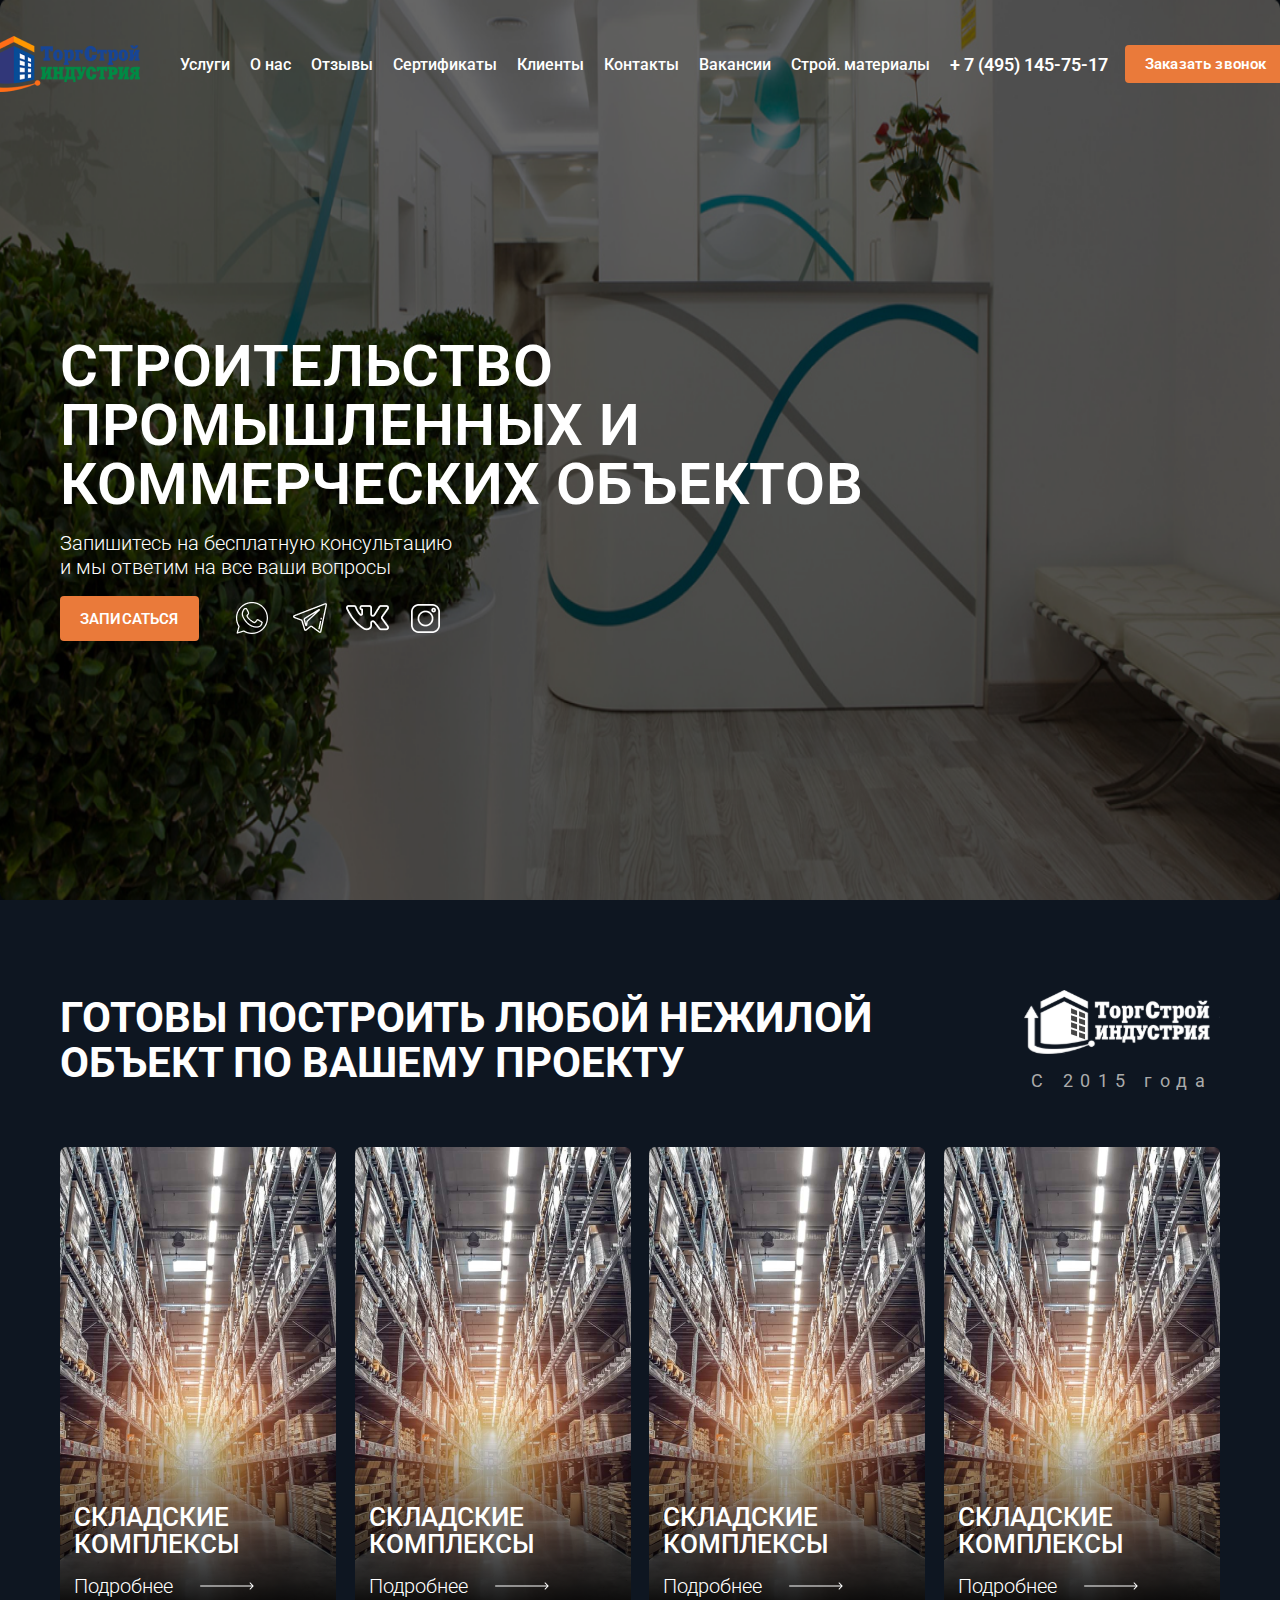
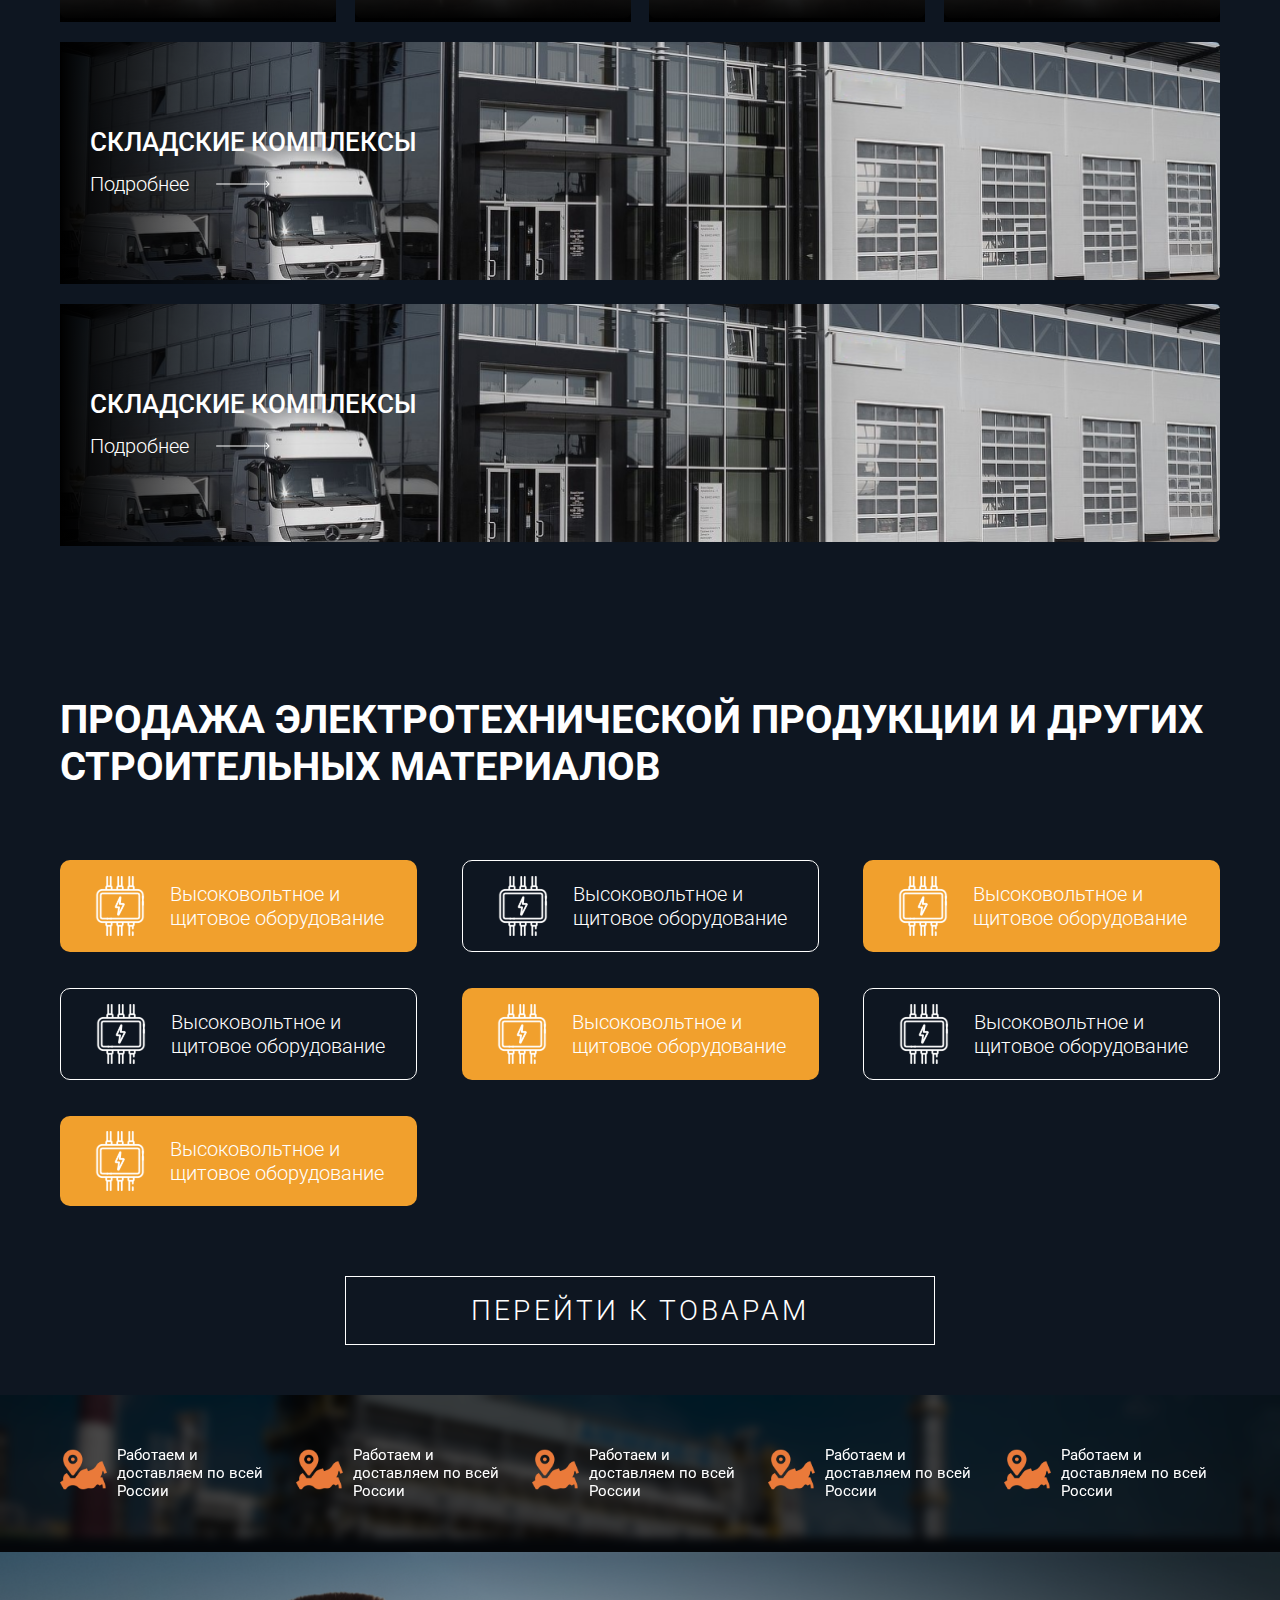
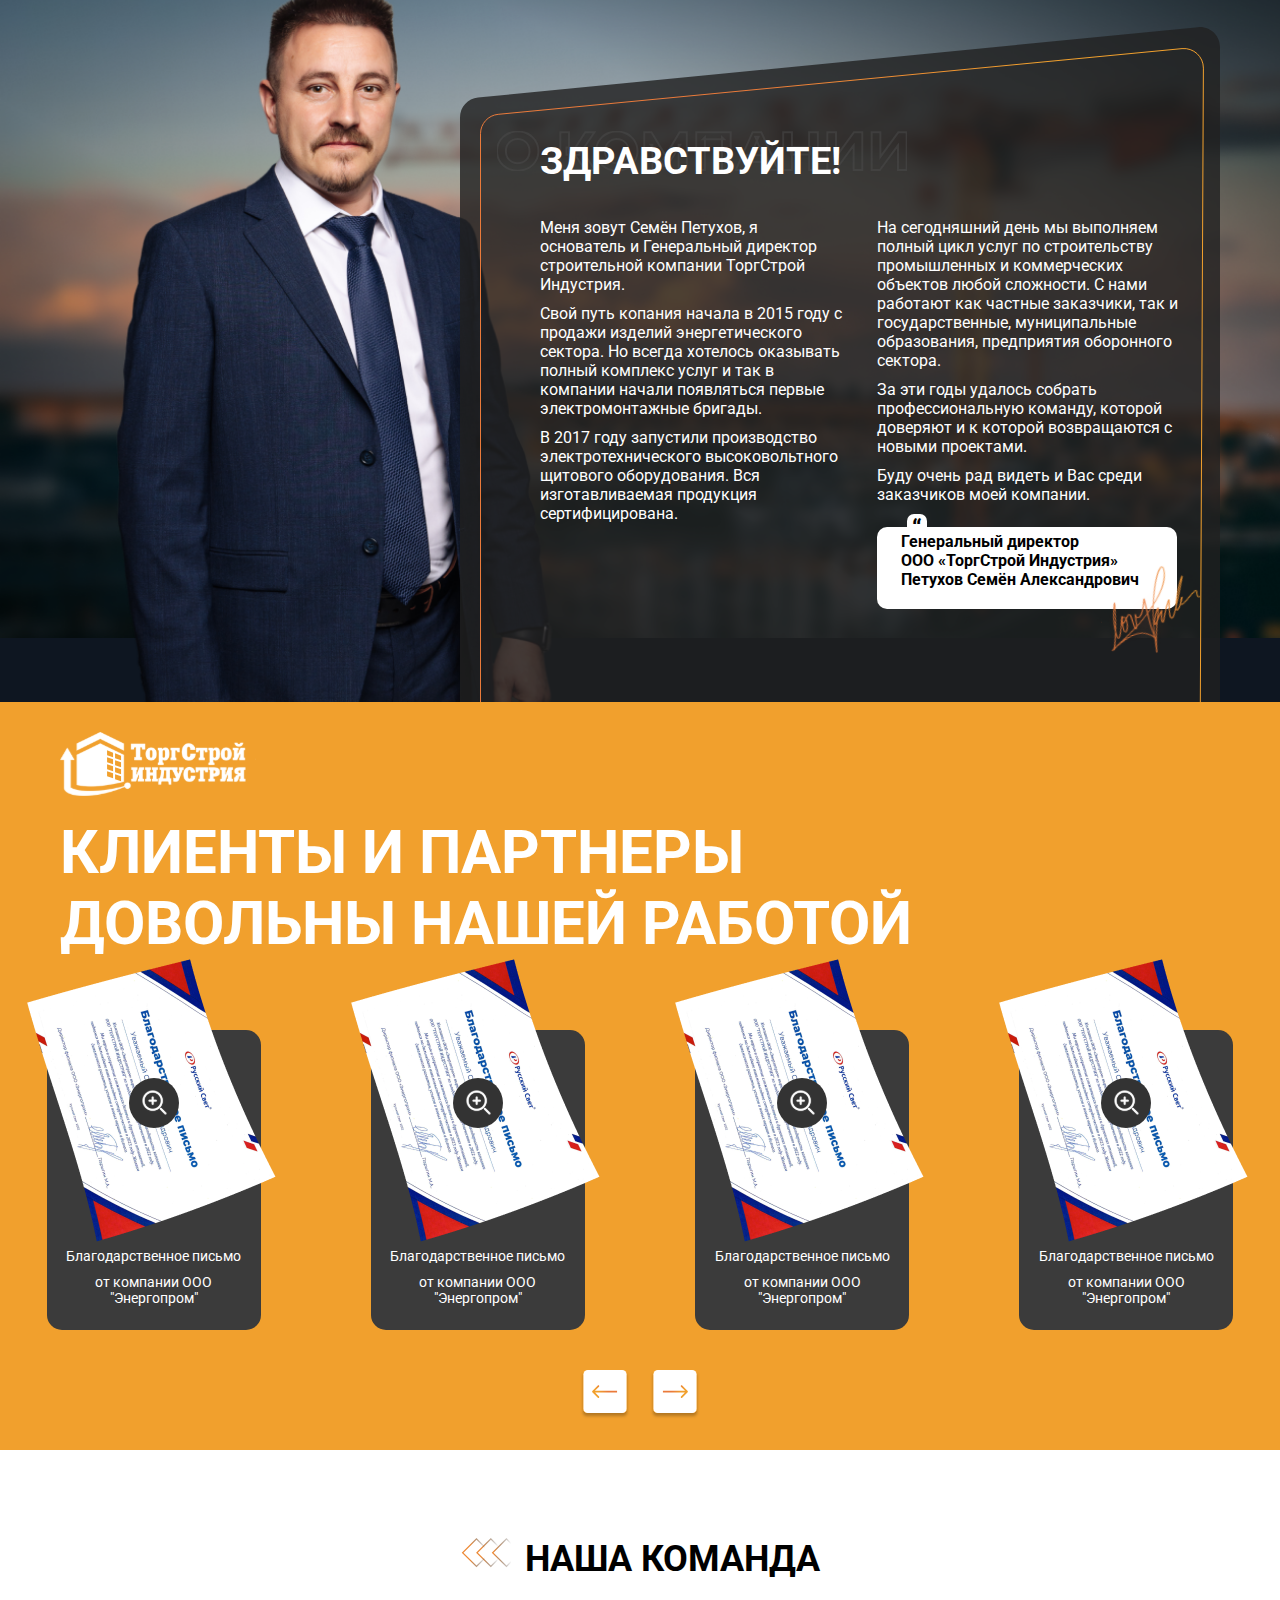
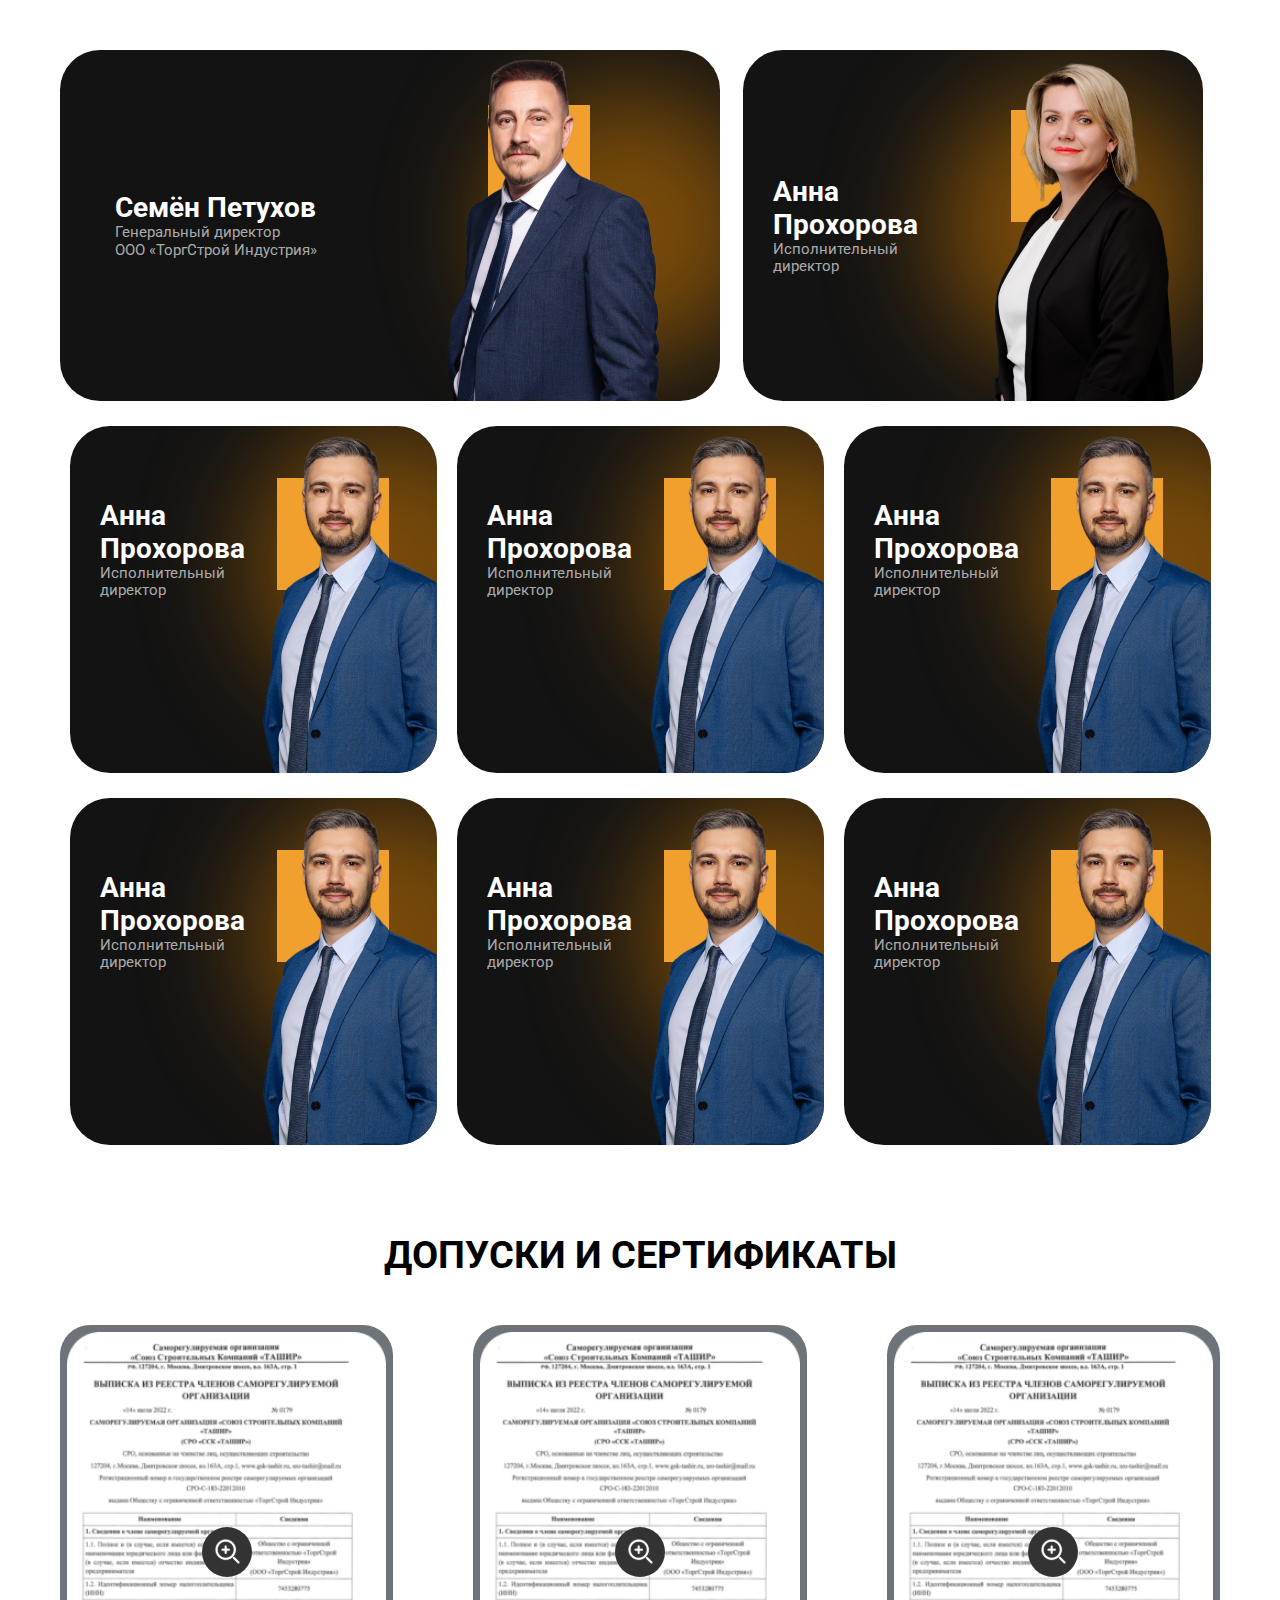
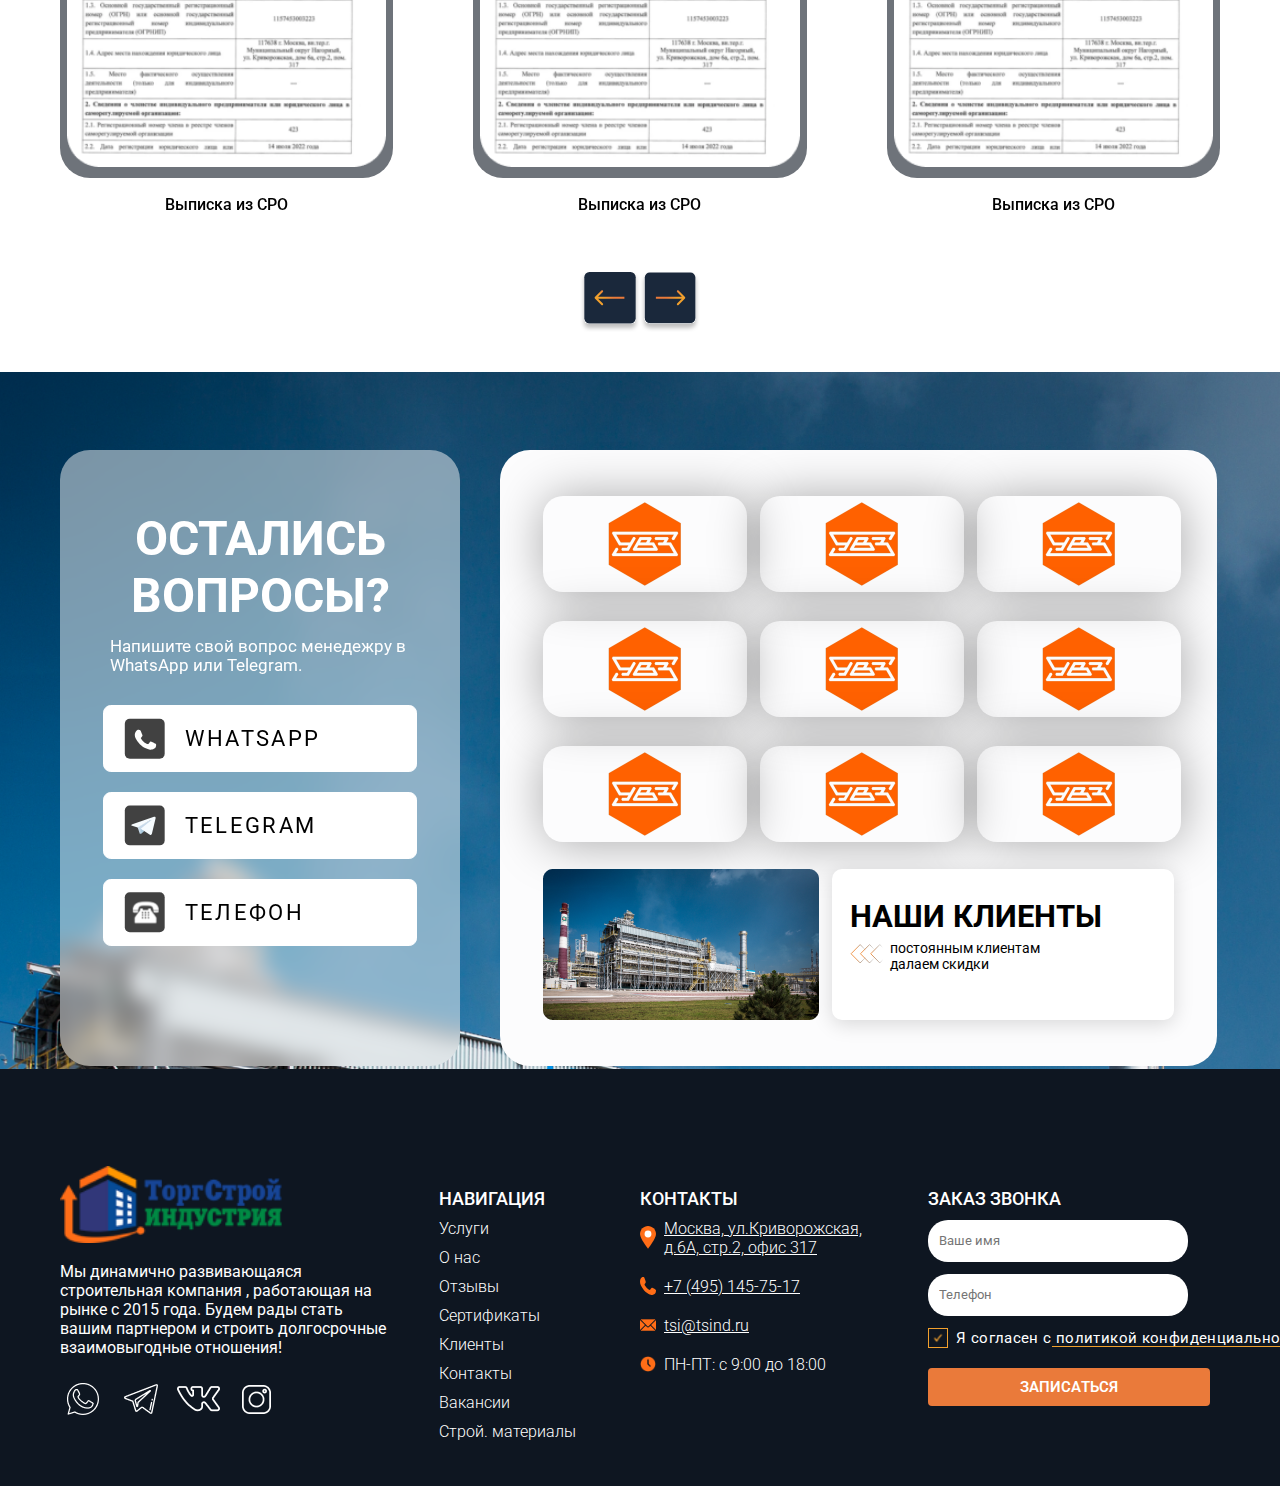
==== commit e95d955b: "Add files via upload" ====
--- a/index.html
+++ b/index.html
@@ -6,8 +6,8 @@
     <meta http-equiv="X-UA-Compatible" content="IE=edge">
     <meta name="viewport" content="width=device-width, initial-scale=1.0">
     <title>Document</title>
-    <link rel="stylesheet" href="style/style.css">
     <link rel="stylesheet" href="./style/swiper-bundle.min.css">
+    <link rel="stylesheet" href="./style/style.css">
 </head>
 
 <body>
@@ -21,8 +21,8 @@
                 <li class="header__list__item"><a href="">Отзывы</a></li>
                 <li class="header__list__item"><a href="">Сертификаты</a></li>
                 <li class="header__list__item"><a href="">Клиенты</a></li>
-                <li class="header__list__item"><a href="">Контакты</a></li>
-                <li class="header__list__item"><a href="">Вакансии</a></li>
+                <li class="header__list__item"><a href="./contacts.html">Контакты</a></li>
+                <li class="header__list__item"><a href="./ofer.html">Вакансии</a></li>
                 <li class="header__list__item"><a href="">Строй. материалы</a></li>
             </ul>
             <a href="" class="header__telephone desk">+ 7 (495) 145-75-17</a>
@@ -55,12 +55,29 @@
             </div>
         </div>
     </header>
-    <div class="header-menu mob"></div>
+    <div class="header-menu mob">
+        <img src="./media/icons/closeMobileMenu.svg" alt="" class="closeMomMenu">
+        <div class="meader-menu__wraper">
+            <img src="./media/icons/logo.png" alt="" class="header-menu__logo">
+            <ul class="header-menu__list">
+                <li class="header-menu__list__item"><a href="">Услуги</a></li>
+                <li class="header-menu__list__item"><a href="">О нас</a></li>
+                <li class="header-menu__list__item"><a href="">Отзывы</a></li>
+                <li class="header-menu__list__item"><a href="">Сертификаты</a></li>
+                <li class="header-menu__list__item"><a href="">Клиенты</a></li>
+                <li class="header-menu__list__item"><a href="./contacts.html">Контакты</a></li>
+                <li class="header-menu__list__item"><a href="./ofer.html">Вакансии</a></li>
+                <li class="header-menu__list__item"><a href="">Строй. материалы</a></li>
+            </ul>
+            <p class="header-menu__phone">+7 (495) 145-75-17</p>
+            <div class="orangeBtn header-menu__btn">Заказать звонок</div>
+        </div>
+    </div>
 
     <main>
         <section class="mainBlock">
             <div class="container">
-                <h1 class="mainBlock__heading">Строительство медицинских центров</h1>
+                <h1 class="mainBlock__heading main-heading">Строительство промышленных и коммерческих объектов</h1>
                 <p class="mainBlock__text">Запишитесь на бесплатную консультацию и мы ответим на все ваши вопросы</p>
                 <div class="mainBlock__wraper">
                     <button class="orangeBtn mainBlock__wraper__button">ЗАПИСАТЬСЯ </button>
@@ -76,143 +93,441 @@
             </div>
             <img src="./media/mainBlock/bg.png" alt="" class="mainBlock__bg">
         </section>
-        <section class="textBlock">
-            <div class="container">
-                <div class="textBlock__wraper">
-                    <p class="textBlock__wraper__text">Медицинские учреждения, построенные в советский период, устарели
-                        в вопросах планировки, инженерных сетей, дизайна. Поэтому строительство новых зданий, полностью
-                        соответствующих современным мировым стандартам, является актуальной задачей. Постоянное
-                        совершенствование технологий лечения и уровня оборудования требует корректировки норм и правил,
-                        которая часто отстаёт от растущего качества оказываемых медицинских услуг. Это создаёт
-                        определённые трудности в ведении подобного строительства. Проектирование и сооружение
-                        медицинских комплексов – сложная инженерная задача, с реализацией которой могут справиться
-                        только организации, обладающие опытом подобного строительства.</p>
-                    <p class="textBlock__wraper__text">Проектные работы начинаются с подробного анализа специфики
-                        деятельности конкретного объекта. На базе полученных в ходе исследований данных подбирается
-                        рациональное количество и размещение палат, врачебных кабинетов, процедурных, приёмных
-                        отделений, манипуляционных. При планировании стремятся к снижению количества перемещений больных
-                        и медицинского персонала, максимальному учёту потребностей пациентов с ограниченными физическими
-                        способностями.</p>
-                </div>
-                <img src="./media/textBlock/bg.png" alt="" class="textBlock__img">
-            </div>
-            <img src="./media/icons/textBlockElipse.svg" alt="" class="textBlock__bg">
-        </section>
-        <section class="cardBlock">
-            <div class="container">
-                <div class="cardBlock__wraper">
-                    <div class="cardBlock-card">
-                        <div class="cardBlock-card__info">
-                            <p class="cardBlack-card__heading">ВРУ / ВРЩ / ГРЩ</p>
-                            <p class="cardBlock-card__text">Вводно-распределительные устройства, вводно-распределительные
-                                щиты, главные распределительные щиты</p>
-                            <div class="cardBlock-card__wraper">
-                                <div class="orangeBtn cardBlockBtb">зАКАЗАТЬ</div>
-                                <p class="cardBlock-card__moreInfo">Подробнее</p>
-                            </div>
-                        </div>
-                        <div class="cardBlock-card__gradientBlock"></div>
-                        <img src="./media/cardBlock/bg.png" alt="" class="cardBlock-card__bg">
-                    </div>
-                    <div class="cardBlock-card">
-                        <div class="cardBlock-card__info">
-                            <p class="cardBlack-card__heading">ВРУ / ВРЩ / ГРЩ</p>
-                            <p class="cardBlock-card__text">Вводно-распределительные устройства, вводно-распределительные
-                                щиты, главные распределительные щиты</p>
-                            <div class="cardBlock-card__wraper">
-                                <div class="orangeBtn cardBlockBtb">зАКАЗАТЬ</div>
-                                <p class="cardBlock-card__moreInfo">Подробнее</p>
-                            </div>
-                        </div>
-                        <div class="cardBlock-card__gradientBlock"></div>
-                        <img src="./media/cardBlock/bg.png" alt="" class="cardBlock-card__bg">
-                    </div>
-                    <div class="cardBlock-card">
-                        <div class="cardBlock-card__info">
-                            <p class="cardBlack-card__heading">ВРУ / ВРЩ / ГРЩ</p>
-                            <p class="cardBlock-card__text">Вводно-распределительные устройства, вводно-распределительные
-                                щиты, главные распределительные щиты</p>
-                            <div class="cardBlock-card__wraper">
-                                <div class="orangeBtn cardBlockBtb">зАКАЗАТЬ</div>
-                                <p class="cardBlock-card__moreInfo">Подробнее</p>
-                            </div>
-                        </div>
-                        <div class="cardBlock-card__gradientBlock"></div>
-                        <img src="./media/cardBlock/bg.png" alt="" class="cardBlock-card__bg">
-                    </div>
-                </div>
-            </div>
-            <img src="./media/icons/textBlockElipse.svg" alt="" class="textBlock__bg">
-        </section>
-        <section class="textBlock">
-            <div class="container">
-                <div class="textBlock__wraper">
-                    <p class="textBlock__wraper__text">Медицинские учреждения, построенные в советский период, устарели
-                        в вопросах планировки, инженерных сетей, дизайна. Поэтому строительство новых зданий, полностью
-                        соответствующих современным мировым стандартам, является актуальной задачей. Постоянное
-                        совершенствование технологий лечения и уровня оборудования требует корректировки норм и правил,
-                        которая часто отстаёт от растущего качества оказываемых медицинских услуг. Это создаёт
-                        определённые трудности в ведении подобного строительства. Проектирование и сооружение
-                        медицинских комплексов – сложная инженерная задача, с реализацией которой могут справиться
-                        только организации, обладающие опытом подобного строительства.</p>
-                    <ul class="textBlock-list">
-                        <li class="textBlock-list__title">Кроме этого территория, что отведена под строительство школы,
-                            должна соответствовать
-                            таким требованиям:</li>
-                        <li class="textBlock-list__item"><img src="./media/icons/listArrow.svg" alt=""
-                                class="textBlock-list__item__img">
-                            <p class="textBlock-list__item__text">Территорию будущей школы необходимо облагородить,
-                                оградить и озеленить. Сельские и
-                                городские коммуникации не должны проходить через нее.
-                            </p>
-                        </li>
-                        <li class="textBlock-list__item"><img src="./media/icons/listArrow.svg" alt=""
-                                class="textBlock-list__item__img">
-                            <p class="textBlock-list__item__text">Школьная территория должна разбиваться на несколько
-                                зон: отдыха, хозяйственная и
-                                физкультурно-строительная.
-                            </p>
-                        </li>
-                        <li class="textBlock-list__item"><img src="./media/icons/listArrow.svg" alt=""
-                                class="textBlock-list__item__img">
-                            <p class="textBlock-list__item__text">На школьном участке уровень шума не должен превышать
-                                установленные санитарно-
-                                гигиенические нормы.</p>
-                        </li>
-                    </ul>
-                </div>
-                <img src="./media/textBlock/bg.png" alt="" class="textBlock__img">
-            </div>
-            <img src="./media/icons/textBlockElipse.svg" alt="" class="textBlock__bg">
-        </section>
-        <section class="formBlock">
-            <div class="container">
-                <div class="formBlock__left">
-                    <p class="formBlock__left__heading">Оставить заявку</p>
-                    <p class="formBlock__left__text">Наш менеджер обычно отвечает в течение 30 минут</p>
-                </div>
-                <div class="formBlock__right">
-                    <div action="" method="POST">
-                        <input type="text" placeholder="Имя" class="form_inputs">
-                        <input type="text" placeholder="Телефон" class="form_inputs">
-                        <div class="fileInp">
-                            <input type="file" id="fu" placeholder="Загрузить файл" class="fyleInp">
-                            <label for="fu" class="fyleText">ПРЕКРИПИТЬ файл</label>
-                            <label for="fu" class="fyleCisual">Загрузить файл</label>
-                        </div>
-                        <textarea type="text" placeholder="Комментарий" class="form_texarea"></textarea>
-                        <div class="politycInp">
-                            <input type="checkbox" id="formPolityc" class="politycCheckbox" checked>
-                            <label for="formPolityc" class="politycVisual"><img src="./media/icons/goldYes.svg" alt=""
-                                    class="politycVisual__img"></label>
-                            <label for="formPolityc" class="politycText">Я согласен с политикой
-                                конфиденциальности</label>
-                        </div>
-                        <button class="nonBgButton">Отправить</button>
-                    </div>
-                </div>
-            </div>
-            <img src="./media/icons/formBlockelipse.svg" alt="" class="formBlock__bg">
+        <section class="services">
+            <div class="container">
+                <div class="services__headingBlock">
+                    <p class="services__heading">Готовы построить любой нежилой объект по вашему проекту</p>
+                    <div class="services__heading__logo">
+                        <img src="./media/icons/Whitelogo.svg" alt="" class="services__heading__logo__img">
+                        <p class="services__heading__logo__text">С 2015 года</p>
+                    </div>
+                </div>
+                <div class="services__wraper">
+                    <div class="services-item">
+                        <img src="./media/services/bg.png" alt="" class="services-item__bg">
+                        <div class="services-item__gradient"></div>
+                        <div class="services-item__info">
+                            <p class="services-item__info__name">Складские комплексы</p>
+                            <a href="./service.html" class="services-item__info__block">
+                                <p class="services-item__info__block__text">Подробнее</p>
+                                <img src="./media/icons/ofersArrow.svg" alt="" class="services-item__info__block__img">
+                            </a>
+                        </div>
+                    </div>
+                    <div class="services-item">
+                        <img src="./media/services/bg.png" alt="" class="services-item__bg">
+                        <div class="services-item__gradient"></div>
+                        <div class="services-item__info">
+                            <p class="services-item__info__name">Складские комплексы</p>
+                            <a class="services-item__info__block">
+                                <p class="services-item__info__block__text">Подробнее</p>
+                                <img src="./media/icons/ofersArrow.svg" alt="" class="services-item__info__block__img">
+                            </a>
+                        </div>
+                    </div>
+                    <div class="services-item">
+                        <img src="./media/services/bg.png" alt="" class="services-item__bg">
+                        <div class="services-item__gradient"></div>
+                        <div class="services-item__info">
+                            <p class="services-item__info__name">Складские комплексы</p>
+                            <a class="services-item__info__block">
+                                <p class="services-item__info__block__text">Подробнее</p>
+                                <img src="./media/icons/ofersArrow.svg" alt="" class="services-item__info__block__img">
+                            </a>
+                        </div>
+                    </div>
+                    <div class="services-item">
+                        <img src="./media/services/bg.png" alt="" class="services-item__bg">
+                        <div class="services-item__gradient"></div>
+                        <div class="services-item__info">
+                            <p class="services-item__info__name">Складские комплексы</p>
+                            <a class="services-item__info__block">
+                                <p class="services-item__info__block__text">Подробнее</p>
+                                <img src="./media/icons/ofersArrow.svg" alt="" class="services-item__info__block__img">
+                            </a>
+                        </div>
+                    </div>
+                    <div class="services-item">
+                        <img src="./media/services/horizontalBg.png" alt="" class="services-item__bg">
+                        <div class="services-item__gradient"></div>
+                        <div class="services-item__info">
+                            <p class="services-item__info__name">Складские комплексы</p>
+                            <a class="services-item__info__block">
+                                <p class="services-item__info__block__text">Подробнее</p>
+                                <img src="./media/icons/ofersArrow.svg" alt="" class="services-item__info__block__img">
+                            </a>
+                        </div>
+                    </div>
+                    <div class="services-item">
+                        <img src="./media/services/horizontalBg.png" alt="" class="services-item__bg">
+                        <div class="services-item__gradient"></div>
+                        <div class="services-item__info">
+                            <p class="services-item__info__name">Складские комплексы</p>
+                            <a class="services-item__info__block">
+                                <p class="services-item__info__block__text">Подробнее</p>
+                                <img src="./media/icons/ofersArrow.svg" alt="" class="services-item__info__block__img">
+                            </a>
+                        </div>
+                    </div>
+                </div>
+            </div>
+        </section>
+        <section class="products">
+            <div class="container">
+                <p class="products__heading">Продажа электротехнической продукции и других строительных материалов</p>
+                <div class="products__wraper">
+                    <div class="products-item">
+                        <img src="./media/products/1.svg" alt="" class="products-item__img">
+                        <p class="products-item__text">Высоковольтное и щитовое оборудование</p>
+                    </div>
+                    <div class="products-item">
+                        <img src="./media/products/1.svg" alt="" class="products-item__img">
+                        <p class="products-item__text">Высоковольтное и щитовое оборудование</p>
+                    </div>
+                    <div class="products-item">
+                        <img src="./media/products/1.svg" alt="" class="products-item__img">
+                        <p class="products-item__text">Высоковольтное и щитовое оборудование</p>
+                    </div>
+                    <div class="products-item">
+                        <img src="./media/products/1.svg" alt="" class="products-item__img">
+                        <p class="products-item__text">Высоковольтное и щитовое оборудование</p>
+                    </div>
+                    <div class="products-item">
+                        <img src="./media/products/1.svg" alt="" class="products-item__img">
+                        <p class="products-item__text">Высоковольтное и щитовое оборудование</p>
+                    </div>
+                    <div class="products-item">
+                        <img src="./media/products/1.svg" alt="" class="products-item__img">
+                        <p class="products-item__text">Высоковольтное и щитовое оборудование</p>
+                    </div>
+                    <div class="products-item">
+                        <img src="./media/products/1.svg" alt="" class="products-item__img">
+                        <p class="products-item__text">Высоковольтное и щитовое оборудование</p>
+                    </div>
+                </div>
+                <a href="" class="products__href">Перейти к товарам</a>
+            </div>
+        </section>
+        <section class="pluss">
+            <div class="container">
+                <div class="pluss-item">
+                    <img src="./media/pluss/1.svg" alt="" class="pluss-item__img">
+                    <p class="pluss-item__text">Работаем и доставляем по всей России </p>
+                </div>
+                <div class="pluss-item">
+                    <img src="./media/pluss/1.svg" alt="" class="pluss-item__img">
+                    <p class="pluss-item__text">Работаем и доставляем по всей России </p>
+                </div>
+                <div class="pluss-item">
+                    <img src="./media/pluss/1.svg" alt="" class="pluss-item__img">
+                    <p class="pluss-item__text">Работаем и доставляем по всей России </p>
+                </div>
+                <div class="pluss-item">
+                    <img src="./media/pluss/1.svg" alt="" class="pluss-item__img">
+                    <p class="pluss-item__text">Работаем и доставляем по всей России </p>
+                </div>
+                <div class="pluss-item">
+                    <img src="./media/pluss/1.svg" alt="" class="pluss-item__img">
+                    <p class="pluss-item__text">Работаем и доставляем по всей России </p>
+                </div>
+            </div>
+            <div class="pluss-block"></div>
+            <img src="./media/pluss/bg.png" alt="" class="pluss__bg">
+        </section>
+        <section class="derek">
+            <div class="container">
+                <div class="derek__wraper">
+                    <img src="./media/derek/blockBg.svg" alt="" class="derek__wraper__bg">
+                    <img src="./media/derek/aboutText.svg" alt="" class="derek__wraper__heading-img">
+                    <p class="derek__wraper__heading">Здравствуйте!</p>
+                    <div class="derek-flex">
+                        <div class="derek-flex__left">
+                            <p class="derek-flext__left__text">Меня зовут Семён Петухов, я основатель и Генеральный
+                                директор строительной компании ТоргСтрой Индустрия.
+                            </p>
+                            <p class="derek-flext__left__text">Свой путь копания начала в 2015 году с продажи изделий
+                                энергетического сектора. Но всегда хотелось оказывать полный комплекс услуг и так в
+                                компании начали появляться первые электромонтажные бригады.
+                            </p>
+                            <p class="derek-flext__left__text">В 2017 году запустили производство электротехнического
+                                высоковольтного щитового оборудования. Вся изготавливаемая продукция сертифицирована.
+                            </p>
+                        </div>
+                        <div class="derek-flex__right">
+                            <p class="derek-flex__right__text">На сегодняшний день мы выполняем полный цикл услуг по
+                                строительству промышленных и коммерческих объектов любой сложности. С нами работают как
+                                частные заказчики, так и государственные, муниципальные образования, предприятия
+                                оборонного сектора.
+                            </p>
+                            <p class="derek-flex__right__text">За эти годы удалось собрать профессиональную команду,
+                                которой доверяют и к которой возвращаются с новыми проектами.
+                            </p>
+                            <p class="derek-flex__right__text">Буду очень рад видеть и Вас среди заказчиков моей
+                                компании.</p>
+                            <div class="derek-white-block">
+                                <p class="derek-white-block__text">Генеральный директор <br>
+                                    ООО «ТоргСтрой Индустрия» <br>
+                                    Петухов Семён Александрович</p>
+                                <img src="./media/derek/podpis.svg" alt="" class="derek-white-block__podpis">
+                            </div>
+                        </div>
+                    </div>
+                </div>
+            </div>
+            <img src="./media/derek/bg.png" alt="" class="derek__bg">
+            <div class="derek__gradient"></div>
+            <img src="./media/derek/man.png" alt="" class="derek__man">
+        </section>
+        <section class="partners">
+            <div class="container">
+                <img src="./media/partners/logo.svg" alt="" class="partners__logo">
+                <p class="partners__heading">КЛИЕНТЫ И ПАРТНЕРЫ ДОВОЛЬНЫ НАШЕЙ РАБОТОЙ</p>
+            </div>
+            <div class="partners-slide-container">
+                <div class="swiper partners-slider">
+                    <div class="swiper-wrapper">
+                        <div class="swiper-slide partners-slide">
+                            <img src="./media/partners/1.png" alt="" class="partners-slide__img">
+                            <img src="./media/partners/loopa.svg" alt="" class="partners__loopa">
+                            <div class="partners-slide__block">
+                                <p class="partners-slide__text">Благодарственное письмо</p>
+                                <p class="partners-slide__heading">от компании
+                                    ООО "Энергопром"</p>
+                            </div>
+                        </div>
+                        <div class="swiper-slide partners-slide">
+                            <img src="./media/partners/1.png" alt="" class="partners-slide__img">
+                            <img src="./media/partners/loopa.svg" alt="" class="partners__loopa">
+                            <div class="partners-slide__block">
+                                <p class="partners-slide__text">Благодарственное письмо</p>
+                                <p class="partners-slide__heading">от компании
+                                    ООО "Энергопром"</p>
+                            </div>
+                        </div>
+                        <div class="swiper-slide partners-slide">
+                            <img src="./media/partners/1.png" alt="" class="partners-slide__img">
+                            <img src="./media/partners/loopa.svg" alt="" class="partners__loopa">
+                            <div class="partners-slide__block">
+                                <p class="partners-slide__text">Благодарственное письмо</p>
+                                <p class="partners-slide__heading">от компании
+                                    ООО "Энергопром"</p>
+                            </div>
+                        </div>
+                        <div class="swiper-slide partners-slide">
+                            <img src="./media/partners/1.png" alt="" class="partners-slide__img">
+                            <img src="./media/partners/loopa.svg" alt="" class="partners__loopa">
+                            <div class="partners-slide__block">
+                                <p class="partners-slide__text">Благодарственное письмо</p>
+                                <p class="partners-slide__heading">от компании
+                                    ООО "Энергопром"</p>
+                            </div>
+                        </div>
+                        <div class="swiper-slide partners-slide">
+                            <img src="./media/partners/1.png" alt="" class="partners-slide__img">
+                            <img src="./media/partners/loopa.svg" alt="" class="partners__loopa">
+                            <div class="partners-slide__block">
+                                <p class="partners-slide__text">Благодарственное письмо</p>
+                                <p class="partners-slide__heading">от компании
+                                    ООО "Энергопром"</p>
+                            </div>
+                        </div>
+                    </div>
+                </div>
+            </div>
+            <div class="container">
+                <div class="arrows-container">
+                    <img src="./media/partners/arrow-prew.svg" alt="" class="partners-slider__arrow-prew">
+                    <img src="./media/partners/arrow-next.svg" alt="" class="partners-slider__arrow-next">
+                </div>
+            </div>
+        </section>
+        <section class="team">
+            <div class="container">
+                <div class="team__heading">
+                    <img src="./media/team/img.svg" alt="" class="team__heading__img">
+                    <p class="team__heading__text">Наша команда</p>
+                </div>
+                <div class="team__top">
+                    <div class="team__top__dir team-item">
+                        <div class="team-item__text">
+                            <p class="team-item__text__name">Семён Петухов</p>
+                            <p class="team-item__text__serv">
+                                Генеральный директор <br class="desk">
+                                ООО «ТоргСтрой Индустрия»
+                            </p>
+                        </div>
+                        <img src="./media/team/1.png" alt="" class="team-item__person">
+                    </div>
+                    <div class="team__top__isp team-item">
+                        <div class="team-item__text">
+                            <p class="team-item__text__name">Анна Прохорова</p>
+                            <p class="team-item__text__serv">
+                                Исполнительный директор
+                            </p>
+                        </div>
+                        <img src="./media/team/2.png" alt="" class="team-item__person">
+                    </div>
+                </div>
+                <div class="team__btm">
+                    <div class="team-item__osn team-item">
+                        <div class="team-item__text">
+                            <p class="team-item__text__name">Анна Прохорова</p>
+                            <p class="team-item__text__serv">
+                                Исполнительный директор
+                            </p>
+                        </div>
+                        <img src="./media/team/3.png" alt="" class="team-item__person">
+                    </div>
+                    <div class="team-item__osn team-item">
+                        <div class="team-item__text">
+                            <p class="team-item__text__name">Анна Прохорова</p>
+                            <p class="team-item__text__serv">
+                                Исполнительный директор
+                            </p>
+                        </div>
+                        <img src="./media/team/3.png" alt="" class="team-item__person">
+                    </div>
+                    <div class="team-item__osn team-item">
+                        <div class="team-item__text">
+                            <p class="team-item__text__name">Анна Прохорова</p>
+                            <p class="team-item__text__serv">
+                                Исполнительный директор
+                            </p>
+                        </div>
+                        <img src="./media/team/3.png" alt="" class="team-item__person">
+                    </div>
+                    <div class="team-item__osn team-item">
+                        <div class="team-item__text">
+                            <p class="team-item__text__name">Анна Прохорова</p>
+                            <p class="team-item__text__serv">
+                                Исполнительный директор
+                            </p>
+                        </div>
+                        <img src="./media/team/3.png" alt="" class="team-item__person">
+                    </div>
+                    <div class="team-item__osn team-item">
+                        <div class="team-item__text">
+                            <p class="team-item__text__name">Анна Прохорова</p>
+                            <p class="team-item__text__serv">
+                                Исполнительный директор
+                            </p>
+                        </div>
+                        <img src="./media/team/3.png" alt="" class="team-item__person">
+                    </div>
+                    <div class="team-item__osn team-item">
+                        <div class="team-item__text">
+                            <p class="team-item__text__name">Анна Прохорова</p>
+                            <p class="team-item__text__serv">
+                                Исполнительный директор
+                            </p>
+                        </div>
+                        <img src="./media/team/3.png" alt="" class="team-item__person">
+                    </div>
+                </div>
+            </div>
+        </section>
+        <section class="sertif">
+            <div class="container">
+                <p class="sertif__heading">Допуски и сертификаты</p>
+                <div class="swiper sertif-slider">
+                    <div class="swiper-wrapper">
+                        <div class="swiper-slide sertif-slide">
+                            <div class="sertif-slide-wraper">
+                                <img src="./media/setrif/1.png" alt="" class="sertif-slide-sertif">
+                                <img src="./media/icons/loopa.svg" alt="" class="sertif-slide__loopa">
+                            </div>
+                            <p class="sertif-slide-text">Выписка из СРО</p>
+                        </div>
+                        <div class="swiper-slide sertif-slide">
+                            <div class="sertif-slide-wraper">
+                                <img src="./media/setrif/1.png" alt="" class="sertif-slide-sertif">
+                                <img src="./media/icons/loopa.svg" alt="" class="sertif-slide__loopa">
+                            </div>
+                            <p class="sertif-slide-text">Выписка из СРО</p>
+                        </div>
+                        <div class="swiper-slide sertif-slide">
+                            <div class="sertif-slide-wraper">
+                                <img src="./media/setrif/1.png" alt="" class="sertif-slide-sertif">
+                                <img src="./media/icons/loopa.svg" alt="" class="sertif-slide__loopa">
+                            </div>
+                            <p class="sertif-slide-text">Выписка из СРО</p>
+                        </div>
+                        <div class="swiper-slide sertif-slide">
+                            <div class="sertif-slide-wraper">
+                                <img src="./media/setrif/1.png" alt="" class="sertif-slide-sertif">
+                                <img src="./media/icons/loopa.svg" alt="" class="sertif-slide__loopa">
+                            </div>
+                            <p class="sertif-slide-text">Выписка из СРО</p>
+                        </div>
+                    </div>
+                </div>
+                <div class="sertif-buttons">
+                    <img src="./media/setrif/prew.svg" alt="" class="sertif-prev-img">
+                    <img src="./media/setrif/next.svg" alt="" class="sertif-next-img">
+                </div>
+            </div>
+        </section>
+        <section class="contacts">
+            <div class="container">
+                <div class="contacts-left">
+                    <p class="contacts-left__heading">оСТАЛИСЬ ВОПРОСЫ?</p>
+                    <p class="contacts-left__text">Напишите свой вопрос менедежру в WhatsApp или Telegram.</p>
+                    <a class="contacts-left__item">
+                        <img src="./media/questions/wp.svg" alt="" class="contacts-left__item__img">
+                        <p class="contacts-left__item__text">WHATSAPP</p>
+                    </a>
+                    <a class="contacts-left__item">
+                        <img src="./media/questions/tg.svg" alt="" class="contacts-left__item__img">
+                        <p class="contacts-left__item__text">TELEGRAM</p>
+                    </a>
+                    <a class="contacts-left__item">
+                        <img src="./media/questions/phone.svg" alt="" class="contacts-left__item__img">
+                        <p class="contacts-left__item__text">ТЕЛЕФОН</p>
+                    </a>
+                </div>
+                <div class="contacts-right">
+                    <div class="contacst-right__wraper">
+                        <div class="contacts-right__item">
+                            <img src="./media/questions/logo.png" alt="" class="contacts-right__item__img">
+                        </div>
+                        <div class="contacts-right__item">
+                            <img src="./media/questions/logo.png" alt="" class="contacts-right__item__img">
+                        </div>
+                        <div class="contacts-right__item">
+                            <img src="./media/questions/logo.png" alt="" class="contacts-right__item__img">
+                        </div>
+                        <div class="contacts-right__item">
+                            <img src="./media/questions/logo.png" alt="" class="contacts-right__item__img">
+                        </div>
+                        <div class="contacts-right__item">
+                            <img src="./media/questions/logo.png" alt="" class="contacts-right__item__img">
+                        </div>
+                        <div class="contacts-right__item">
+                            <img src="./media/questions/logo.png" alt="" class="contacts-right__item__img">
+                        </div>
+                        <div class="contacts-right__item">
+                            <img src="./media/questions/logo.png" alt="" class="contacts-right__item__img">
+                        </div>
+                        <div class="contacts-right__item">
+                            <img src="./media/questions/logo.png" alt="" class="contacts-right__item__img">
+                        </div>
+                        <div class="contacts-right__item">
+                            <img src="./media/questions/logo.png" alt="" class="contacts-right__item__img">
+                        </div>
+                    </div>
+                    <div class="contact-client">
+                        <img src="./media/questions/client.png" alt="" class="contact-client__img">
+                        <div class="contact-client__wraper">
+                            <p class="contact-client__heading">Наши клиенты</p>
+                            <div class="contact-client-text__wraper">
+                                <img src="./media/team/img.svg" alt="" class="client-wraper-img">
+                                <p class="contacts-client-text">постоянным клиентам далаем скидки</p>
+                            </div>
+                        </div>
+                    </div>
+                </div>
+            </div>
+            <img src="./media/questions/bg.png" alt="" class="contacts-bg">
         </section>
     </main>
     <footer>
--- a/style/style.css
+++ b/style/style.css
@@ -1,3 +1,4 @@
+@charset "UTF-8";
 @import url("https://fonts.googleapis.com/css2?family=Roboto:wght@300;400;500;700;900&display=swap");
 * {
   margin: 0;
@@ -24,6 +25,12 @@
   max-width: 100vw;
   overflow-x: hidden;
 }
+html.white, body.white {
+  background: #FAF8F8;
+}
+html.white header a, body.white header a {
+  color: black;
+}
 
 .invize {
   display: none;
@@ -117,6 +124,9 @@
   text-transform: uppercase;
   margin-bottom: 17px;
 }
+.mainBlock__heading.main-heading {
+  width: 852px;
+}
 
 .mainBlock__text {
   width: 397px;
@@ -206,6 +216,21 @@
 }
 .formBlock * {
   color: black;
+}
+.formBlock.black {
+  background: #0E1621;
+}
+.formBlock.black * {
+  color: white;
+}
+.formBlock.black .nonBgButton {
+  border: 1px solid white;
+}
+.formBlock.black .formBlock__left__heading::after {
+  right: 60px;
+}
+.formBlock.black .fyleCisual {
+  border: 1px solid white;
 }
 
 .formBlock__left {
@@ -390,6 +415,9 @@
 
 footer {
   padding: 30px 0 45px 0;
+  background: #0E1621;
+  position: relative;
+  z-index: 3;
 }
 footer .container {
   display: flex;
@@ -659,6 +687,1172 @@
   border-radius: 6.662px;
 }
 
+.mainOfice {
+  padding-top: 250px;
+  position: relative;
+  overflow: hidden;
+  margin-bottom: 183px;
+}
+
+.mainOfice__top {
+  display: flex;
+  align-items: center;
+  margin-bottom: 137px;
+}
+
+.mainOfice__top__btn {
+  font-size: 28px;
+  font-style: normal;
+  font-weight: 400;
+  line-height: normal;
+  width: 199px;
+  height: 52px;
+  margin-right: 80px;
+}
+
+.mainOfice__top__title {
+  font-size: 82px;
+  font-style: normal;
+  font-weight: 700;
+  line-height: normal;
+  text-transform: uppercase;
+  color: black;
+  position: relative;
+}
+.mainOfice__top__title::after {
+  content: "";
+  display: block;
+  width: 14.239px;
+  height: 14.239px;
+  background: #F1A02D;
+  position: absolute;
+  bottom: 18px;
+  right: -25px;
+}
+
+.mainOfice__bg {
+  position: absolute;
+  right: 0;
+  top: 0;
+}
+
+.mainOfice__btm {
+  display: grid;
+  grid-template-columns: 220px 227px 425px;
+  justify-content: space-between;
+  margin-bottom: 80px;
+}
+
+.mainOfice__btm__item__title {
+  color: #787878;
+  font-size: 20px;
+  font-style: normal;
+  font-weight: 400;
+  line-height: normal;
+  text-transform: uppercase;
+  margin-bottom: 22px;
+}
+
+.mainOfice__btm__item__text {
+  color: #000;
+  font-size: 24px;
+  font-style: normal;
+  font-weight: 400;
+  line-height: normal;
+}
+
+.mainOfice__map {
+  height: 340px;
+  width: 100%;
+  background-repeat: 30px;
+}
+
+.secondOfice {
+  margin-bottom: 60px;
+  position: relative;
+}
+
+.secondOfice-wraper {
+  display: flex;
+}
+
+.pureButton {
+  color: #000;
+  font-size: 24px;
+  font-style: normal;
+  font-weight: 400;
+  line-height: normal;
+  border-radius: 1px;
+  border: 1px solid #F1A02D;
+  width: 326px;
+  height: 52px;
+  margin-right: 35px;
+  display: flex;
+  align-items: center;
+  justify-content: center;
+}
+
+.secondOfice__header {
+  font-size: 50.39px;
+  font-style: normal;
+  font-weight: 700;
+  line-height: normal;
+  text-transform: uppercase;
+  color: black;
+  position: relative;
+}
+.secondOfice__header::after {
+  content: "";
+  display: block;
+  width: 14.239px;
+  height: 14.239px;
+  background: #F1A02D;
+  position: absolute;
+  bottom: 12px;
+  right: -25px;
+}
+
+.secondOfice-top {
+  margin-bottom: 60px;
+  align-items: center;
+}
+
+.secondOfice__map {
+  width: 605px;
+  height: 352px;
+  border-radius: 30px;
+  margin-right: 40px;
+}
+
+.secondOfice__info {
+  display: flex;
+  flex-direction: column;
+}
+
+.secondOfice__info__item {
+  margin-bottom: 50px;
+  width: 471px;
+}
+.secondOfice__info__item:last-child {
+  margin-bottom: 0;
+}
+
+.secondOfice__info__item__title {
+  color: #787878;
+  font-size: 20px;
+  font-style: normal;
+  font-weight: 400;
+  line-height: normal;
+  text-transform: uppercase;
+  margin-bottom: 20px;
+}
+
+.secondOfice__info__item__text {
+  color: #000;
+  font-size: 24px;
+  font-style: normal;
+  font-weight: 400;
+  line-height: normal;
+}
+
+.secondOfice__bg {
+  position: absolute;
+  top: 0;
+  left: 0;
+}
+
+.oferCards {
+  margin-top: 228px;
+}
+
+.oferCards__heading {
+  font-size: 82px;
+  font-style: normal;
+  font-weight: 700;
+  line-height: 107%; /* 87.74px */
+  text-transform: uppercase;
+  position: relative;
+  width: -moz-fit-content;
+  width: fit-content;
+  margin-bottom: 90px;
+}
+.oferCards__heading::after {
+  content: "";
+  display: block;
+  width: 14.239px;
+  height: 14.239px;
+  background: #F1A02D;
+  position: absolute;
+  bottom: 12px;
+  right: -25px;
+}
+
+.oferCards__wraper {
+  display: grid;
+  grid-template-columns: repeat(4, 276px);
+  justify-content: space-between;
+  row-gap: 40px;
+}
+
+.oferCards-item {
+  width: 276px;
+  height: 449px;
+  position: relative;
+  border-radius: 7px;
+  overflow: hidden;
+}
+
+.oferCards-item__bg {
+  width: 100%;
+  height: 100%;
+}
+
+.oferCard-item__gradient {
+  width: 100%;
+  height: 100%;
+  background: linear-gradient(0deg, #000 0%, rgba(0, 0, 0, 0) 100%);
+  position: absolute;
+  top: 0;
+  left: 0;
+}
+
+.oferCard-item__wak {
+  position: absolute;
+  z-index: 3;
+  top: 139px;
+  left: -95px;
+  transform: rotate(-90deg);
+}
+
+.oferCard-item__wak__text {
+  font-size: 16px;
+  font-style: normal;
+  font-weight: 600;
+  line-height: 104%; /* 16.64px */
+  letter-spacing: 4.88px;
+  text-transform: uppercase;
+  display: flex;
+  align-items: center;
+}
+.oferCard-item__wak__text::after {
+  content: "";
+  display: block;
+  margin-left: 28px;
+  height: 2.049px;
+  width: 100px;
+  background: white;
+}
+
+.oferCard-item__info {
+  position: absolute;
+  bottom: 20px;
+  left: 23px;
+}
+
+.oferCard-item__info__location {
+  color: #BFBFBF;
+  font-size: 20px;
+  font-style: normal;
+  font-weight: 400;
+  line-height: normal;
+  margin-bottom: 10px;
+}
+
+.ofer-item__info__vocans {
+  font-size: 18px;
+  font-style: normal;
+  font-weight: 600;
+  line-height: 104.8%; /* 18.864px */
+  letter-spacing: 0.54px;
+  text-transform: uppercase;
+  margin-bottom: 10px;
+}
+
+.oferCard-item__info__wraper {
+  display: flex;
+  align-items: center;
+}
+
+.oferCard-item__info__wraper__text {
+  font-size: 20px;
+  font-style: normal;
+  font-weight: 300;
+  line-height: normal;
+  margin-right: 35px;
+}
+
+.oferCard-item__info__wraper__img {
+  width: 54px;
+}
+
+.services {
+  margin-top: 90px;
+  margin-bottom: 150px;
+}
+
+.services__headingBlock {
+  display: flex;
+  align-items: center;
+  justify-content: space-between;
+  margin-bottom: 55px;
+}
+
+.services__heading {
+  font-size: 42px;
+  font-style: normal;
+  font-weight: 700;
+  line-height: 107%; /* 44.94px */
+  text-transform: uppercase;
+}
+
+.services__heading__logo {
+  display: flex;
+  flex-direction: column;
+  align-items: center;
+}
+
+.services__heading__logo__img {
+  width: 196px;
+  height: 63.918px;
+  margin-bottom: 17px;
+}
+
+.services__heading__logo__text {
+  font-size: 18px;
+  font-style: normal;
+  font-weight: 400;
+  line-height: 116.9%; /* 21.042px */
+  letter-spacing: 7.56px;
+  color: #ABABAB;
+}
+
+.services__wraper {
+  display: grid;
+  grid-template-columns: repeat(4, 276px);
+  justify-content: space-between;
+  row-gap: 20px;
+}
+
+.services-item {
+  position: relative;
+  width: 100%;
+}
+.services-item:last-child, .services-item:nth-last-child(2) {
+  grid-column: 1/-1;
+}
+.services-item:last-child .services-item__gradient, .services-item:nth-last-child(2) .services-item__gradient {
+  width: 237px;
+  height: 100%;
+  background: linear-gradient(90deg, #000 0%, rgba(0, 0, 0, 0) 100%);
+}
+.services-item:last-child .services-item__info, .services-item:nth-last-child(2) .services-item__info {
+  height: 100%;
+  width: 100%;
+  display: flex;
+  flex-direction: column;
+  justify-content: center;
+  padding: 0px 30px;
+}
+
+.services-item__bg {
+  width: 100%;
+  height: auto;
+}
+
+.services-item__gradient {
+  position: absolute;
+  width: 100%;
+  height: 214px;
+  bottom: 0;
+  left: 0;
+  background: linear-gradient(0deg, #000 0%, rgba(0, 0, 0, 0) 100%);
+}
+
+.services-item__info {
+  position: absolute;
+  z-index: 2;
+  bottom: 0;
+  left: 0;
+  width: 100%;
+  padding: 24px 14px;
+}
+
+.services-item__info__name {
+  font-size: 26px;
+  font-style: normal;
+  font-weight: 500;
+  line-height: 104%; /* 27.04px */
+  text-transform: uppercase;
+  margin-bottom: 16px;
+}
+
+.services-item__info__block {
+  display: flex;
+}
+
+.services-item__info__block__text {
+  font-size: 20px;
+  font-style: normal;
+  font-weight: 300;
+  line-height: normal;
+  margin-right: 27px;
+}
+
+.services-item__info__block__img {
+  width: 54px;
+}
+
+.products {
+  margin-bottom: 50px;
+}
+
+.products__heading {
+  font-size: 40px;
+  font-style: normal;
+  font-weight: 700;
+  line-height: normal;
+  text-transform: uppercase;
+  margin-bottom: 70px;
+}
+
+.products__wraper {
+  display: grid;
+  grid-template-columns: repeat(3, 357px);
+  row-gap: 36px;
+  justify-content: space-between;
+  margin-bottom: 70px;
+}
+
+.products-item {
+  display: flex;
+  align-items: center;
+  padding: 15px 7px 15px 30px;
+  border-radius: 10px;
+}
+.products-item:nth-child(odd) {
+  background: #F1A02D;
+}
+.products-item:nth-child(even) {
+  border: 1px solid #FFF;
+}
+
+.products-item__img {
+  width: 60px;
+  height: 60px;
+  margin-right: 20px;
+}
+
+.products-item__text {
+  color: #FFF;
+  font-size: 20px;
+  font-style: normal;
+  font-weight: 300;
+  line-height: normal;
+}
+
+.products__href {
+  font-size: 28px;
+  font-style: normal;
+  font-weight: 300;
+  line-height: normal;
+  letter-spacing: 3.08px;
+  text-transform: uppercase;
+  width: 590px;
+  height: 69px;
+  border: 1px solid #FFF;
+  display: flex;
+  align-items: center;
+  justify-content: center;
+  margin: auto;
+}
+
+.pluss {
+  height: 157px;
+  position: relative;
+  overflow: hidden;
+}
+.pluss .container {
+  display: flex;
+  align-items: center;
+  justify-content: space-between;
+  position: relative;
+  z-index: 3;
+  height: 100%;
+}
+
+.pluss-item {
+  display: flex;
+  margin-right: 20px;
+}
+.pluss-item:last-child {
+  margin-right: 0;
+}
+
+.pluss-item__img {
+  width: 47px;
+  height: 47px;
+  margin-right: 10px;
+}
+
+.pluss-item__text {
+  font-size: 15px;
+  font-style: normal;
+  font-weight: 400;
+  line-height: normal;
+}
+
+.pluss__bg {
+  position: absolute;
+  top: 0;
+  left: 0;
+  width: 100%;
+}
+
+.pluss-block {
+  position: absolute;
+  top: 0;
+  left: 0;
+  width: 100%;
+  height: 100%;
+  background: rgba(0, 0, 0, 0.7);
+  -webkit-backdrop-filter: blur(5px);
+          backdrop-filter: blur(5px);
+  z-index: 2;
+}
+
+.derek {
+  position: relative;
+  height: 750px;
+  overflow: hidden;
+}
+.derek .container {
+  display: flex;
+  justify-content: flex-end;
+}
+
+.derek__wraper {
+  position: relative;
+  width: 760px;
+  margin-top: 73px;
+  padding: 114px 80px;
+}
+
+.derek__wraper__bg {
+  top: 0;
+  left: 0;
+  width: 100%;
+  position: absolute;
+  z-index: 1;
+}
+
+.derek__wraper__heading-img {
+  position: absolute;
+  z-index: 2;
+  top: 106px;
+  left: 37px;
+}
+
+.derek__wraper__heading {
+  position: relative;
+  z-index: 2;
+  font-size: 38px;
+  font-style: normal;
+  font-weight: 700;
+  line-height: normal;
+  text-transform: uppercase;
+  margin-bottom: 35px;
+}
+
+.derek-flex {
+  position: relative;
+  z-index: 2;
+  display: flex;
+}
+
+.derek-flex__left {
+  width: 302px;
+  flex-shrink: 0;
+  margin-right: 35px;
+}
+
+.derek-flext__left__text {
+  font-size: 16px;
+  font-style: normal;
+  font-weight: 400;
+  line-height: normal;
+  margin-bottom: 10px;
+}
+.derek-flext__left__text:last-child {
+  margin-bottom: 0;
+}
+
+.derek-flex__right {
+  flex-shrink: 0;
+  width: 306px;
+}
+
+.derek-flex__right__text {
+  font-size: 16px;
+  font-style: normal;
+  font-weight: 400;
+  line-height: normal;
+  margin-bottom: 10px;
+}
+.derek-flex__right__text:last-child {
+  margin-bottom: 0;
+}
+
+.derek-white-block {
+  background: white;
+  padding: 5px 6px 12px 24px;
+  width: 300px;
+  height: 82px;
+  border-radius: 10px;
+  margin-top: 23px;
+  position: relative;
+}
+.derek-white-block::after {
+  content: "“";
+  display: flex;
+  justify-content: center;
+  align-items: center;
+  position: absolute;
+  background: white;
+  border-radius: 7px 7px 0 0;
+  width: 20px;
+  height: 13px;
+  top: -13px;
+  left: 30px;
+  color: black;
+  font-size: 24px;
+  font-style: normal;
+  font-weight: 700;
+  line-height: normal;
+  padding-top: 8px;
+}
+
+.derek-white-block__text {
+  color: black;
+  font-size: 16px;
+  font-style: normal;
+  font-weight: 700;
+  line-height: normal;
+}
+
+.derek-white-block__podpis {
+  position: absolute;
+  transform: rotate(-15deg);
+  bottom: -45px;
+  right: -26px;
+}
+
+.derek__bg {
+  position: absolute;
+  top: 0;
+  left: 0;
+  width: 100%;
+}
+
+.derek__man {
+  position: absolute;
+  height: 745px;
+  top: 17px;
+  left: 105px;
+}
+
+.derek__gradient {
+  background: linear-gradient(20deg, rgba(0, 0, 0, 0.58) 0%, rgba(0, 0, 0, 0) 100%);
+  -webkit-backdrop-filter: blur(7px);
+          backdrop-filter: blur(7px);
+}
+
+.partners {
+  background: #F1A02D;
+  padding: 30px 0;
+}
+
+.partners__logo {
+  width: 196px;
+  height: 63.918px;
+  margin-bottom: 17px;
+}
+
+.partners__heading {
+  font-size: 60px;
+  font-style: normal;
+  font-weight: 700;
+  line-height: normal;
+  text-transform: uppercase;
+  width: 984px;
+}
+
+.partners-slide-container {
+  width: 1227px;
+  margin: 0 calc((100vw - 1227px) / 2);
+}
+
+.partners-slide {
+  position: relative;
+  height: 371px;
+}
+
+.partners-slide__img {
+  position: relative;
+  z-index: 2;
+  top: 0;
+}
+
+.partners-slide__block {
+  position: absolute;
+  border-radius: 15px;
+  background: #3B3B3B;
+  width: 214px;
+  height: 300px;
+  display: flex;
+  flex-direction: column;
+  justify-content: flex-end;
+  padding: 14px 12px;
+  bottom: 0;
+  left: 50%;
+  transform: translateX(-50%);
+}
+
+.partners-slide__text, .partners-slide__heading {
+  font-size: 14px;
+  font-style: normal;
+  font-weight: 400;
+  line-height: normal;
+  margin-bottom: 10px;
+  text-align: center;
+}
+
+.partners-slider__arrow-prew, .partners-slider__arrow-next {
+  width: 50px;
+  height: 50px;
+}
+
+.partners-slider__arrow-next {
+  margin-left: 20px;
+}
+
+.arrows-container {
+  width: 100%;
+  display: flex;
+  justify-content: center;
+  margin-top: 40px;
+}
+
+.partners__loopa {
+  position: absolute;
+  top: 119px;
+  left: 50%;
+  transform: translateX(-50%);
+  z-index: 3;
+}
+
+.team {
+  padding-top: 88px;
+  background: #FFF;
+}
+
+.team__heading {
+  display: flex;
+  justify-content: center;
+  width: 100%;
+  margin-bottom: 70px;
+}
+
+.team__heading__img {
+  width: 61px;
+  height: 30.251px;
+  margin-right: 3px;
+}
+
+.team__heading__text {
+  font-size: 36px;
+  font-style: normal;
+  font-weight: 700;
+  line-height: normal;
+  text-transform: uppercase;
+  color: black;
+}
+
+.team__top {
+  display: flex;
+  margin-bottom: 25px;
+}
+
+.team__top__dir {
+  width: 660px;
+  height: 351px;
+  padding-left: 55px;
+  align-items: center;
+  margin-right: 23px;
+}
+.team__top__dir::after {
+  content: "";
+  display: block;
+  position: absolute;
+  top: 55px;
+  right: 130px;
+  width: 102px;
+  height: 121px;
+  background: #F1A02D;
+}
+.team__top__dir::before {
+  content: "";
+  display: block;
+  position: absolute;
+  top: 36px;
+  right: -50px;
+  width: 280px;
+  height: 280px;
+  border-radius: 280px;
+  background: rgba(222, 130, 0, 0.5);
+  filter: blur(55px);
+}
+
+.team-item {
+  border-radius: 40px;
+  display: flex;
+  justify-content: space-between;
+  background: #131313;
+  position: relative;
+  overflow: hidden;
+}
+
+.team-item__text {
+  position: relative;
+  z-index: 2;
+}
+
+.team-item__text__name {
+  font-size: 28px;
+  font-style: normal;
+  font-weight: 700;
+  line-height: normal;
+}
+
+.team-item__text__serv {
+  color: #ABABAB;
+  font-size: 15px;
+  font-style: normal;
+  font-weight: 400;
+  line-height: 116.9%; /* 17.535px */
+}
+
+.team-item__person {
+  position: relative;
+  z-index: 2;
+  height: 100%;
+}
+
+.team__top__isp {
+  width: 460px;
+  height: 351px;
+  padding-left: 30px;
+  align-items: center;
+}
+.team__top__isp::after {
+  content: "";
+  display: block;
+  position: absolute;
+  top: 60px;
+  right: 80px;
+  width: 112px;
+  height: 112px;
+  background: #F1A02D;
+}
+.team__top__isp::before {
+  content: "";
+  display: block;
+  position: absolute;
+  top: 58;
+  right: -10px;
+  width: 280px;
+  height: 280px;
+  border-radius: 280px;
+  background: rgba(222, 130, 0, 0.5);
+  filter: blur(55px);
+}
+
+.team__btm {
+  display: grid;
+  grid-template-columns: repeat(3, 367px);
+  justify-content: center;
+  -moz-column-gap: 20px;
+       column-gap: 20px;
+  row-gap: 25px;
+}
+
+.team-item__osn {
+  padding-left: 30px;
+}
+.team-item__osn .team-item__text {
+  padding-top: 73px;
+}
+.team-item__osn::after {
+  content: "";
+  display: block;
+  position: absolute;
+  top: 52px;
+  right: 48px;
+  width: 112px;
+  height: 112px;
+  background: #F1A02D;
+}
+.team-item__osn::before {
+  content: "";
+  display: block;
+  position: absolute;
+  top: -3px;
+  right: -93px;
+  width: 280px;
+  height: 280px;
+  border-radius: 280px;
+  background: rgba(222, 130, 0, 0.5);
+  filter: blur(55px);
+}
+
+.sertif {
+  padding-top: 90px;
+  background: white;
+  padding-bottom: 40px;
+}
+.sertif * {
+  color: black;
+}
+
+.sertif__heading {
+  font-size: 38px;
+  font-style: normal;
+  font-weight: 700;
+  line-height: 107%; /* 40.66px */
+  text-transform: uppercase;
+  width: 100%;
+  text-align: center;
+  margin-bottom: 50px;
+}
+
+.sertif-slide {
+  display: flex;
+  flex-direction: column;
+  align-items: center;
+}
+
+.sertif-slide-wraper {
+  border-radius: 30px;
+  background: rgba(14, 22, 33, 0.6);
+  padding: 7px;
+  position: relative;
+  width: 100%;
+}
+
+.sertif-slide-text {
+  font-size: 16px;
+  font-style: normal;
+  font-weight: 500;
+  line-height: 116.9%; /* 18.704px */
+  width: 100%;
+  text-align: center;
+  margin-top: 18px;
+}
+
+.sertif-slide-sertif {
+  width: 100%;
+}
+
+.sertif-slide__loopa {
+  position: absolute;
+  top: 50%;
+  left: 50%;
+  transform: translate(-50%, -50%);
+}
+
+.sertif-buttons {
+  display: flex;
+  align-items: center;
+  width: 100%;
+  height: 60px;
+  justify-content: center;
+  margin-top: 57px;
+}
+
+.sertif-button-prev {
+  margin-right: 27px;
+  width: 60px;
+  height: 60px;
+}
+
+.sertif-prev-img {
+  width: 60px;
+  height: 60px;
+}
+
+.sertif-button-next {
+  width: 60px;
+  height: 60px;
+}
+
+.sertif-next-img {
+  width: 60px;
+  height: 60px;
+}
+
+.contacts {
+  padding-top: 78px;
+  padding-bottom: 70px;
+  position: relative;
+}
+.contacts .container {
+  display: flex;
+}
+
+.contacts-left {
+  border-radius: 30px;
+  background: rgba(245, 245, 245, 0.5);
+  -webkit-backdrop-filter: blur(10px);
+          backdrop-filter: blur(10px);
+  padding: 60px 50px;
+  display: flex;
+  flex-direction: column;
+  align-items: center;
+  width: 400px;
+  margin-right: 40px;
+}
+
+.contacts-left__heading {
+  font-size: 48px;
+  font-style: normal;
+  font-weight: 700;
+  line-height: normal;
+  text-transform: uppercase;
+  text-align: center;
+  margin-bottom: 13px;
+}
+
+.contacts-left__text {
+  font-size: 16.528px;
+  font-style: normal;
+  font-weight: 400;
+  line-height: normal;
+  margin-bottom: 30px;
+}
+
+.contacts-left__item {
+  display: flex;
+  border-radius: 7.824px;
+  border: 1.565px solid #FFF;
+  background: #FFF;
+  margin-bottom: 20px;
+  width: 314px;
+  height: 67px;
+  padding-left: 20px;
+  align-items: center;
+}
+.contacts-left__item:last-child {
+  margin-bottom: 0;
+}
+
+.contacts-left__item__img {
+  width: 40.845px;
+  height: 40.845px;
+  margin-right: 20px;
+}
+
+.contacts-left__item__text {
+  font-size: 21.906px;
+  font-style: normal;
+  font-weight: 400;
+  line-height: normal;
+  letter-spacing: 2.3px;
+  color: black;
+}
+
+.contacts-right {
+  border-radius: 30px;
+  background: #FCFCFD;
+  width: 717px;
+  padding: 46px 43px;
+}
+
+.contacst-right__wraper {
+  display: grid;
+  grid-template-columns: repeat(3, 204px);
+  justify-content: space-between;
+  -moz-column-gap: 13px;
+       column-gap: 13px;
+  row-gap: 29px;
+  margin-bottom: 27px;
+}
+
+.contacts-right__item {
+  box-shadow: 1px 1px 50px rgba(0, 0, 0, 0.342);
+  border-radius: 20px;
+  display: flex;
+  align-items: center;
+  justify-content: center;
+  padding: 5px 0;
+}
+
+.contacts-right__item__img {
+  height: 100%;
+}
+
+.contact-client {
+  display: flex;
+}
+
+.contact-client__img {
+  width: 276px;
+  height: 151px;
+  margin-right: 13px;
+}
+
+.contact-client__wraper {
+  border-radius: 10px;
+  background: #FFF;
+  box-shadow: 0px 4px 20px 0px rgba(0, 0, 0, 0.15);
+  width: 100%;
+  padding: 29px 18px;
+}
+
+.contact-client__heading {
+  color: #000;
+  font-size: 31.22px;
+  font-style: normal;
+  font-weight: 700;
+  line-height: normal;
+  text-transform: uppercase;
+  margin-bottom: 5px;
+}
+
+.contact-client-text__wraper {
+  display: flex;
+}
+
+.client-wraper-img {
+  width: 40px;
+  height: 19.837px;
+  margin-top: 4px;
+}
+
+.contacts-client-text {
+  color: #000;
+  font-size: 14px;
+  font-style: normal;
+  font-weight: 400;
+  line-height: normal;
+  width: 175px;
+}
+
+.contacts-bg {
+  position: absolute;
+  width: 100%;
+  top: 0;
+  left: 0;
+}
+
 @media (max-width: 1024px) {
   .desk {
     display: none;
@@ -668,6 +1862,78 @@
   }
   header {
     margin-top: 20px;
+  }
+  .orangeBtn {
+    font-size: 15.47px;
+    font-style: normal;
+    font-weight: 500;
+    line-height: normal;
+    letter-spacing: 3.326px;
+    text-transform: uppercase;
+    padding: 4px 10px;
+    color: white;
+  }
+  .header-menu {
+    position: fixed;
+    top: 0;
+    width: 0;
+    height: 100%;
+    width: 100%;
+    z-index: 99;
+    background: white;
+    transition: all 0.4s ease;
+    transform: translateX(100%);
+  }
+  .header-menu.active {
+    transform: translateX(0);
+  }
+  .closeMomMenu {
+    position: absolute;
+    top: 17px;
+    right: 17px;
+  }
+  .meader-menu__wraper {
+    padding: 53px 36px;
+  }
+  .header-menu__logo {
+    width: 180px;
+    height: 57.196px;
+    margin-bottom: 35px;
+  }
+  .header-menu__list {
+    margin-bottom: 43px;
+  }
+  .header-menu__list__item {
+    margin-bottom: 12px;
+  }
+  .header-menu__list__item:last-child {
+    margin-bottom: 0;
+  }
+  .header-menu__list__item a {
+    color: black;
+    font-size: 24px;
+    font-style: normal;
+    font-weight: 400;
+    line-height: normal;
+  }
+  .header-menu__phone {
+    font-size: 20px;
+    font-style: normal;
+    font-weight: 400;
+    line-height: normal;
+    color: black;
+    margin-bottom: 27px;
+  }
+  .header-menu__btn {
+    display: flex;
+    align-items: center;
+    justify-content: center;
+    height: 47px;
+    font-size: 18px;
+    font-style: normal;
+    font-weight: 500;
+    line-height: normal;
+    margin: 0;
   }
   .header-container {
     width: calc(100vw - 20px);
@@ -722,16 +1988,6 @@
     margin-bottom: 11px;
     color: black;
   }
-  .orangeBtn {
-    font-size: 15.47px;
-    font-style: normal;
-    font-weight: 500;
-    line-height: normal;
-    letter-spacing: 3.326px;
-    text-transform: uppercase;
-    padding: 4px 10px;
-    color: white;
-  }
   .mainBlock__wraper__button {
     margin-right: 5px;
   }
@@ -996,4 +2252,207 @@
     width: 100%;
     border-radius: 5px;
   }
+  .mainOfice {
+    padding-top: 100px;
+    margin-bottom: 70px;
+  }
+  .mainOfice__top {
+    flex-direction: column;
+    align-items: flex-start;
+    margin-bottom: 25px;
+  }
+  .mainOfice__top__btn {
+    width: 199px;
+    height: 46px;
+    margin-bottom: 13px;
+  }
+  .mainOfice__top__title {
+    font-size: 48px;
+    font-style: normal;
+    font-weight: 700;
+    line-height: 102.5%; /* 49.2px */
+    letter-spacing: 0.48px;
+    text-transform: uppercase;
+  }
+  .mainOfice__top__title::after {
+    width: 10px;
+    height: 10px;
+    bottom: 8px;
+    right: -20px;
+  }
+  .mainOfice__btm {
+    grid-template-columns: 1fr;
+    margin-bottom: 15px;
+  }
+  .mainOfice__btm__item {
+    margin-bottom: 16px;
+  }
+  .mainOfice__btm__item:last-child {
+    margin-bottom: 0;
+  }
+  .mainOfice__btm__item__title {
+    margin-bottom: 10px;
+  }
+  .mainOfice__btm__item__text {
+    font-size: 18px;
+    font-style: normal;
+    font-weight: 400;
+    line-height: normal;
+  }
+  .mainOfice__map {
+    width: 100vw;
+    margin-left: -20px;
+    height: 252px;
+  }
+  .mainOfice__bg {
+    width: 100%;
+  }
+  .secondOfice {
+    margin-bottom: 45px;
+  }
+  .secondOfice-wraper {
+    flex-direction: column;
+    align-items: flex-start;
+  }
+  .secondOfice-top {
+    margin-bottom: 28px;
+  }
+  .pureButton {
+    font-size: 18px;
+    font-style: normal;
+    font-weight: 400;
+    line-height: normal;
+    width: 249px;
+    height: 52px;
+    margin-bottom: 12px;
+    margin-right: 0;
+  }
+  .secondOfice__header {
+    font-size: 44px;
+    font-style: normal;
+    font-weight: 700;
+    line-height: normal;
+    text-transform: uppercase;
+  }
+  .secondOfice__header::after {
+    width: 10px;
+    height: 10px;
+    bottom: 10px;
+    right: -20px;
+  }
+  .secondOfice__map {
+    width: 100vw;
+    margin-left: -20px;
+    height: 175px;
+    border-radius: 0px;
+    margin-bottom: 30px;
+  }
+  .secondOfice__info__item {
+    margin-bottom: 15px;
+    width: 100%;
+  }
+  .secondOfice__info__item__title {
+    margin-bottom: 10px;
+  }
+  .secondOfice__info__item__text {
+    font-size: 18px;
+    font-style: normal;
+    font-weight: 400;
+    line-height: normal;
+  }
+  .secondOfice__bg {
+    width: 100%;
+  }
+  .oferCards {
+    margin-top: 100px;
+  }
+  .oferCards__heading {
+    font-size: 34px;
+    font-style: normal;
+    font-weight: 700;
+    line-height: 102.5%; /* 34.85px */
+    letter-spacing: 0.34px;
+    text-transform: uppercase;
+    margin-bottom: 27px;
+  }
+  .oferCards__heading::after {
+    width: 10px;
+    height: 10px;
+    bottom: 7px;
+    right: -15px;
+  }
+  .oferCards__wraper {
+    grid-template-columns: repeat(2, 1fr);
+    -moz-column-gap: 20px;
+         column-gap: 20px;
+    width: 100%;
+    row-gap: 15px;
+  }
+  .oferCards-item {
+    width: 100%;
+    height: auto;
+  }
+  .oferCards-item__bg {
+    width: 100%;
+    height: 100%;
+  }
+  .oferCard-item__gradient {
+    width: 100%;
+    height: 100%;
+  }
+  .oferCard-item__wak {
+    left: -32px;
+    top: 50px;
+  }
+  .oferCard-item__wak__text {
+    font-size: 11px;
+    font-style: normal;
+    font-weight: 600;
+    line-height: 104%; /* 11.44px */
+    letter-spacing: 0.77px;
+    text-transform: uppercase;
+  }
+  .oferCard-item__wak__text::after {
+    height: 0.91px;
+    width: 18.194px;
+    margin-left: 3px;
+  }
+  .oferCard-item__info {
+    width: 100%;
+    bottom: 0;
+    left: 0;
+    padding: 6px 9px;
+  }
+  .oferCard-item__info__location {
+    font-size: 12px;
+    font-style: normal;
+    font-weight: 400;
+    line-height: normal;
+  }
+  .ofer-item__info__vocans {
+    word-wrap: break-word;
+    font-size: 13px;
+    font-style: normal;
+    font-weight: 600;
+    line-height: 104.8%; /* 13.624px */
+    letter-spacing: 0.39px;
+    text-transform: uppercase;
+  }
+  .oferCard-item__info__wraper__text {
+    font-size: 12px;
+    font-style: normal;
+    font-weight: 300;
+    line-height: normal;
+    margin-right: 15px;
+  }
+  .oferCard-item__info__wraper__img {
+    width: 27px;
+  }
+  .formBlock.black .formBlock__left__heading::after {
+    right: 40px;
+    bottom: 11px;
+  }
+  .form_texarea {
+    width: 100%;
+  }
 }/*# sourceMappingURL=style.css.map */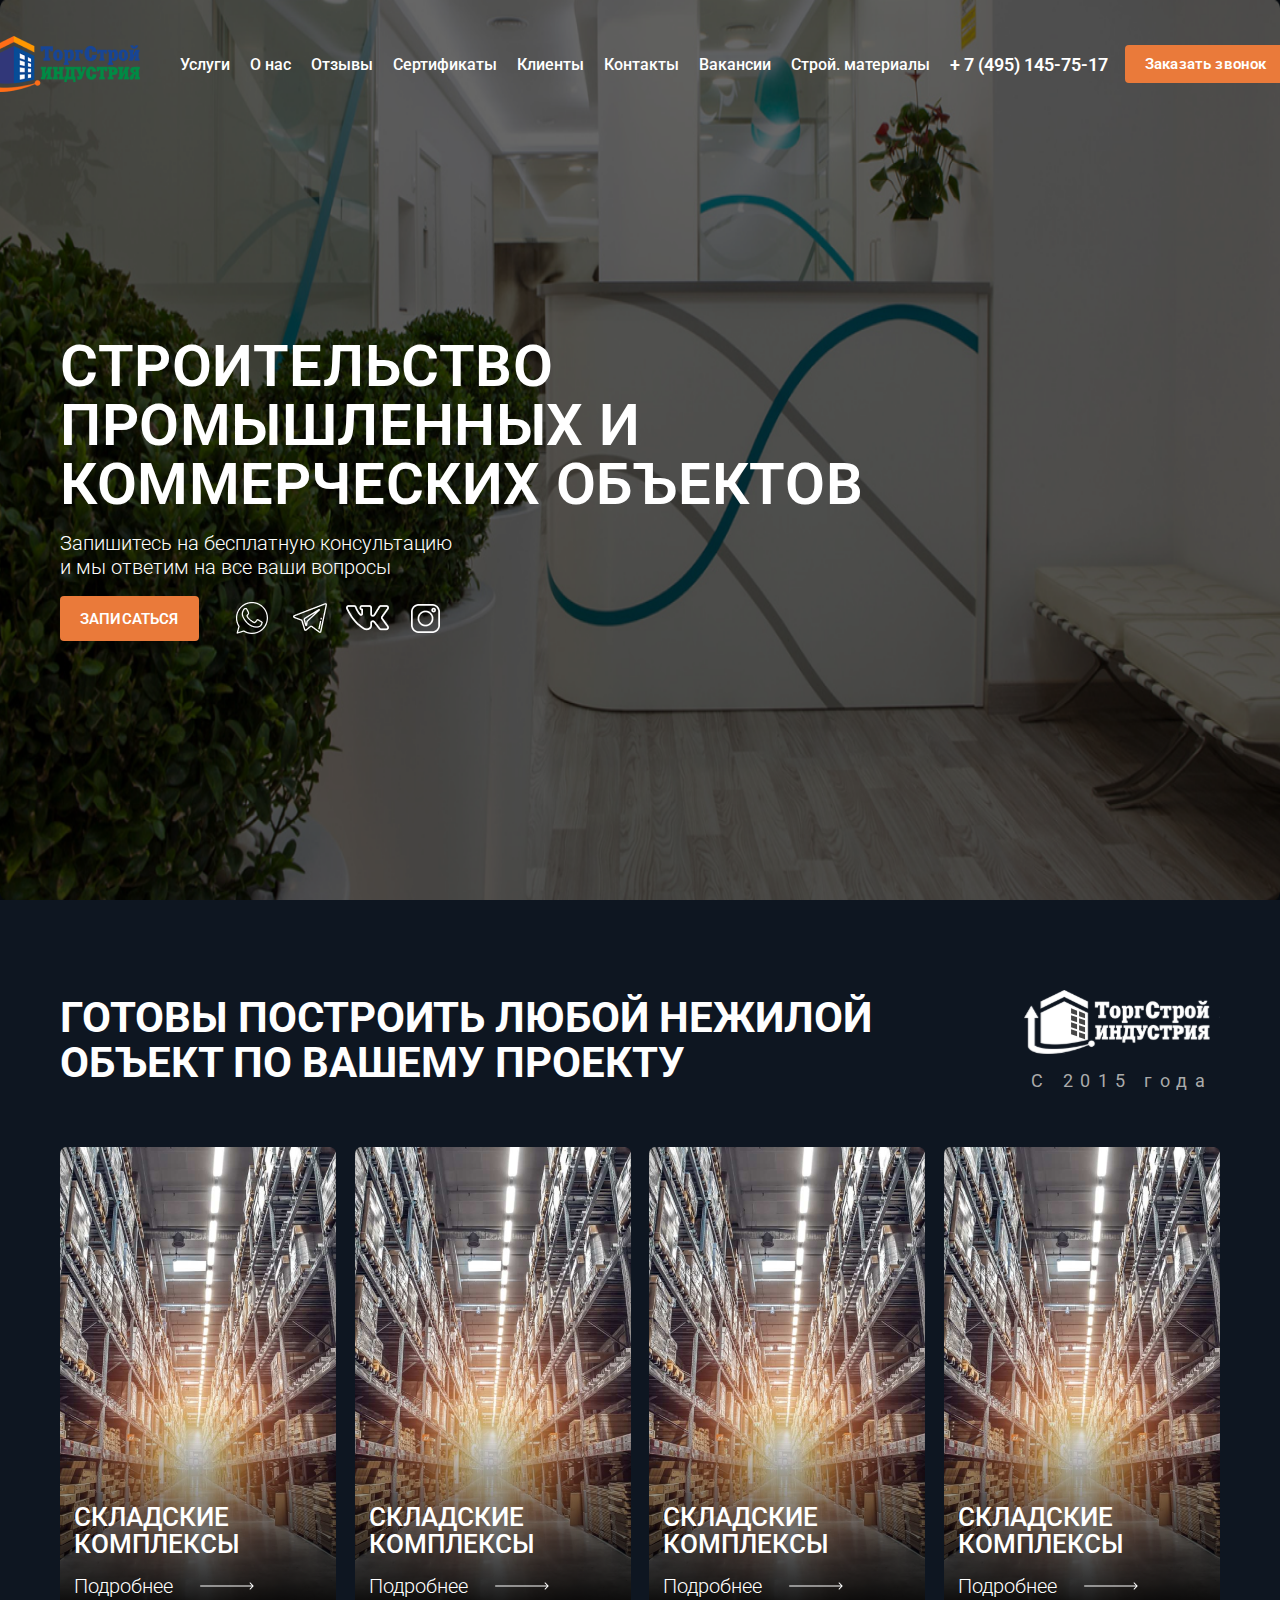
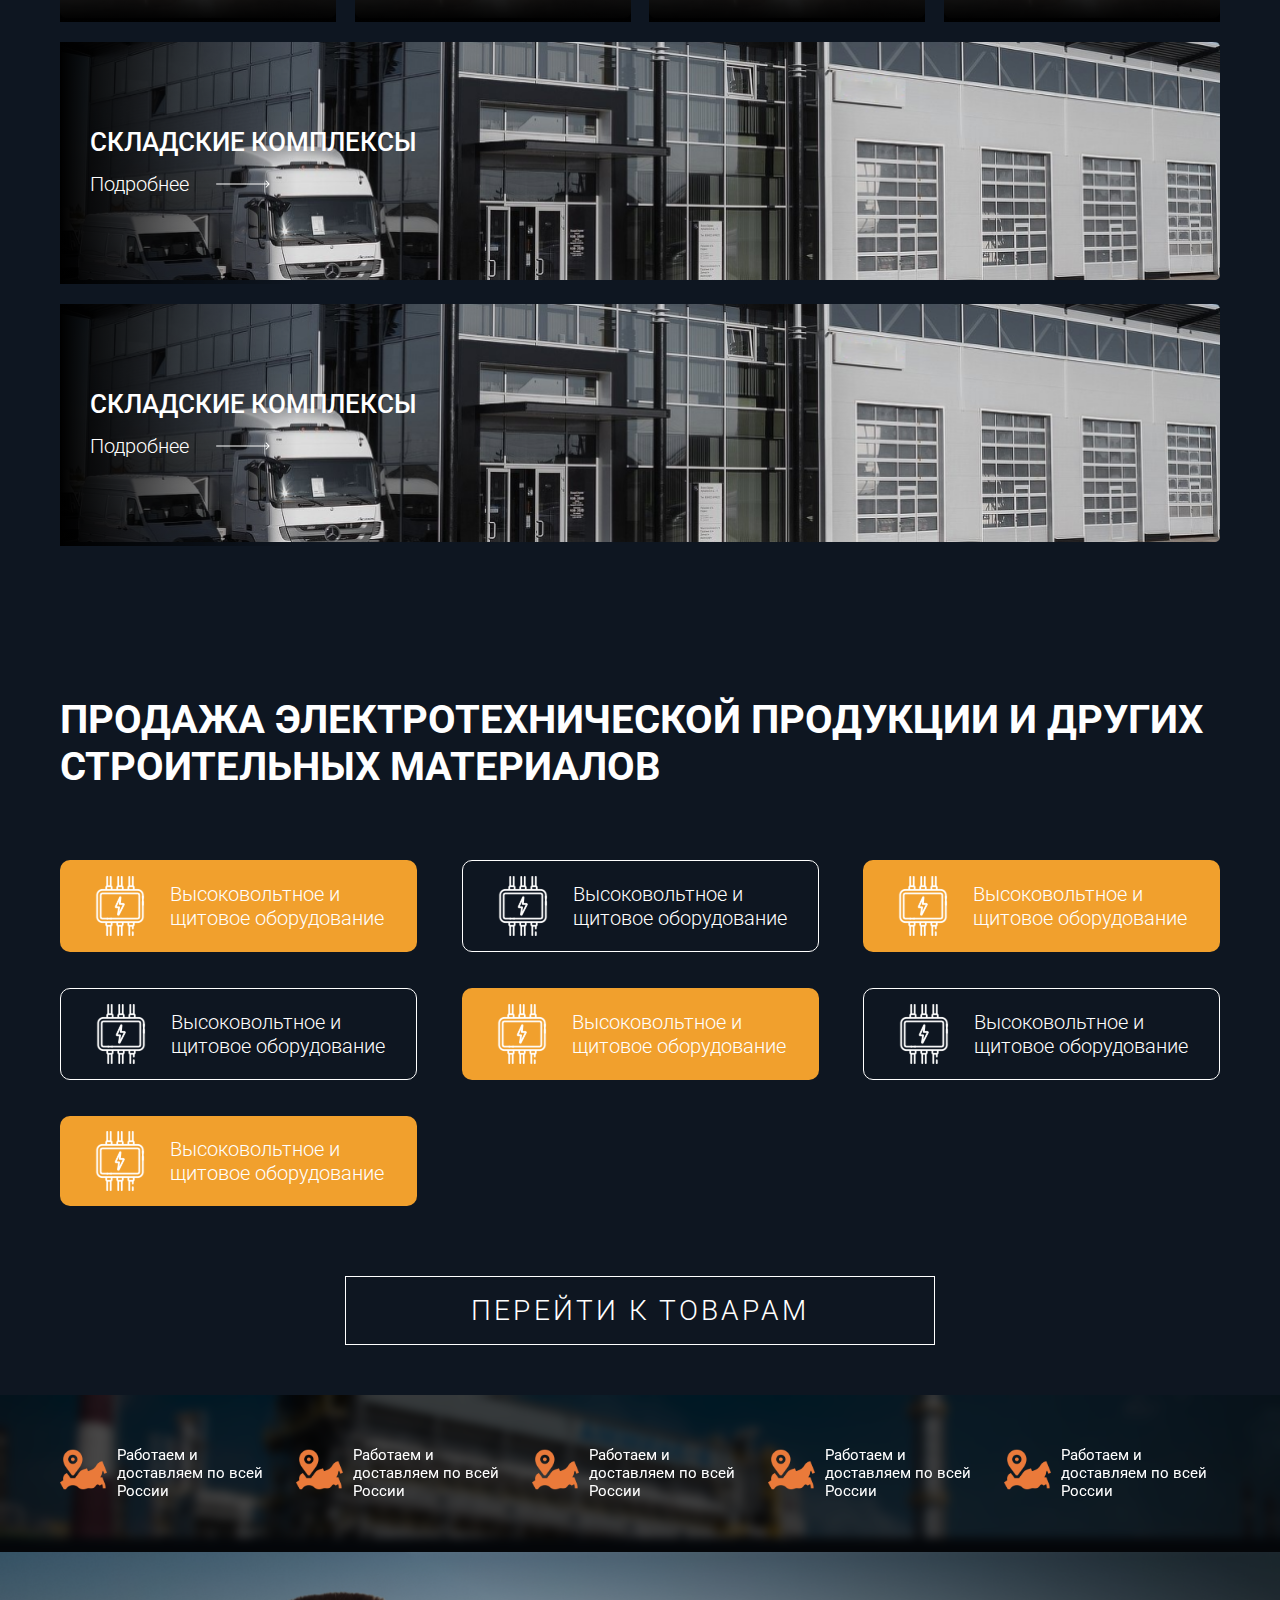
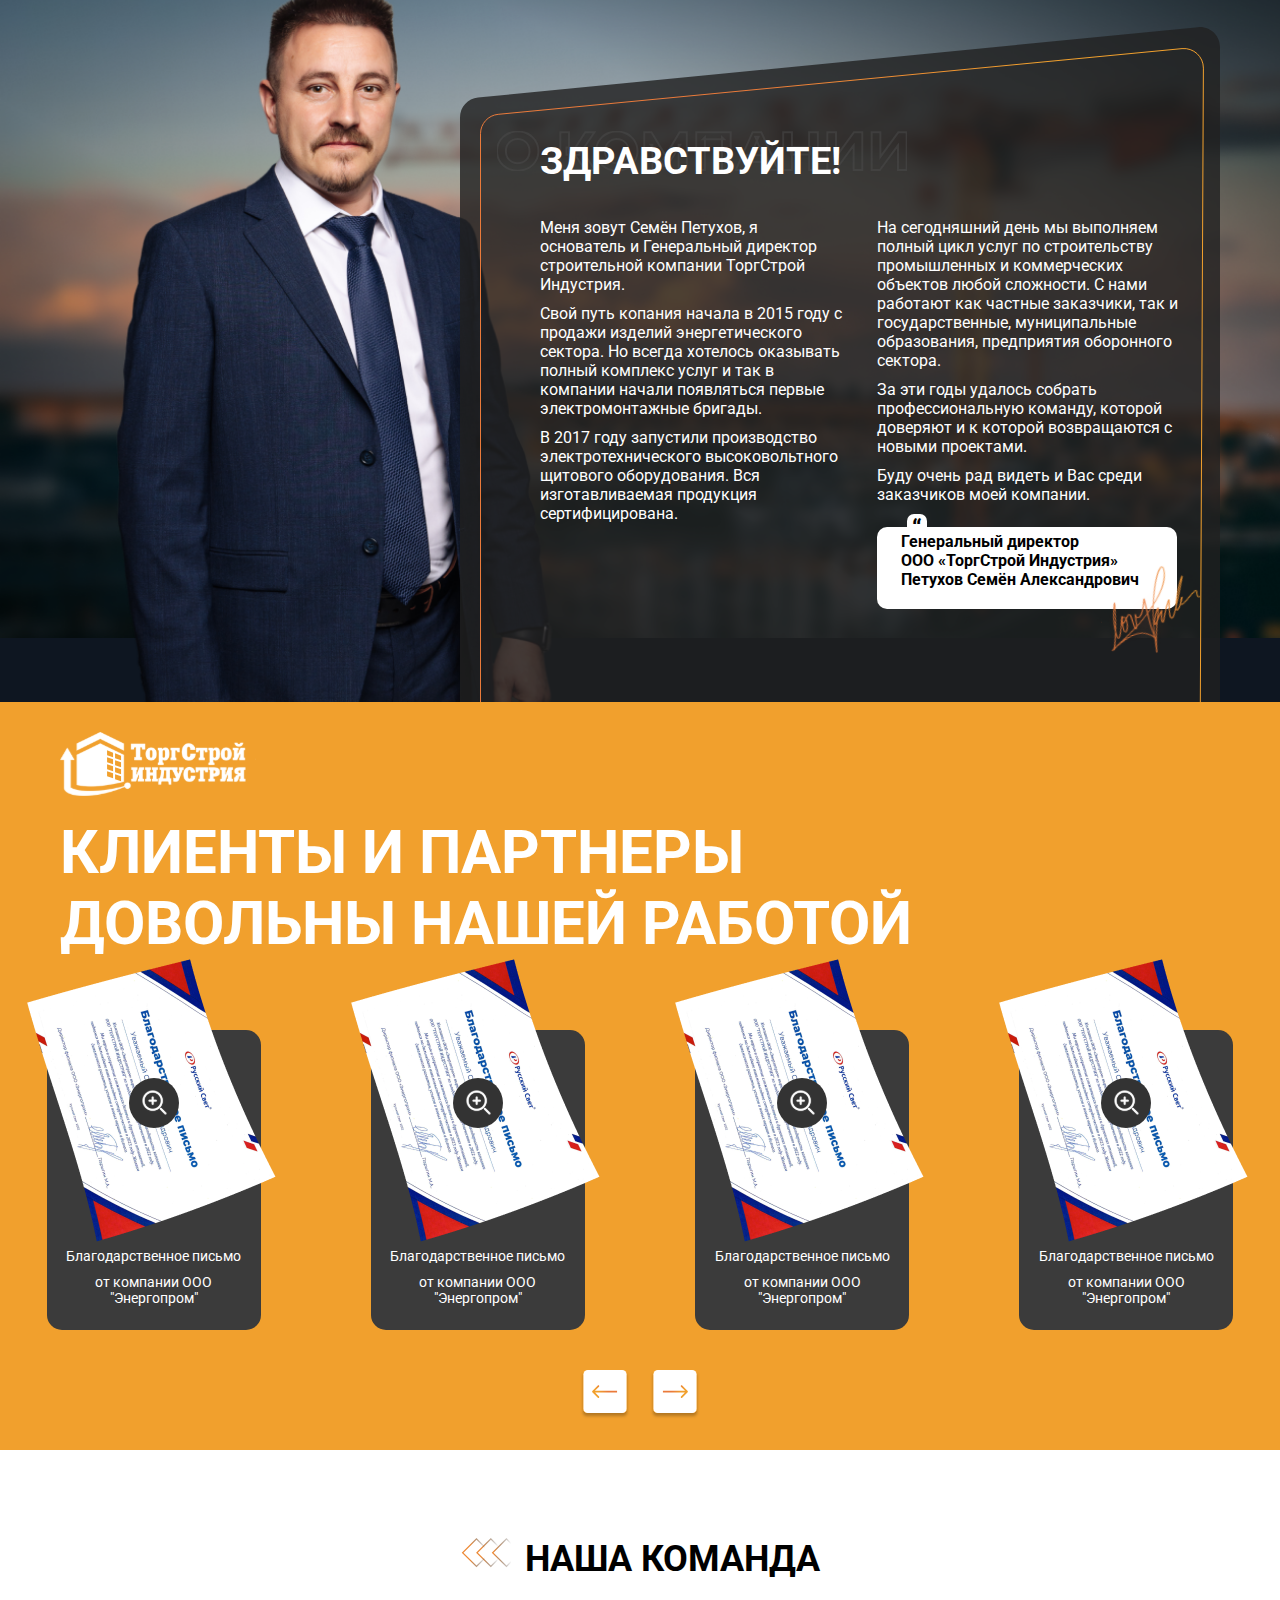
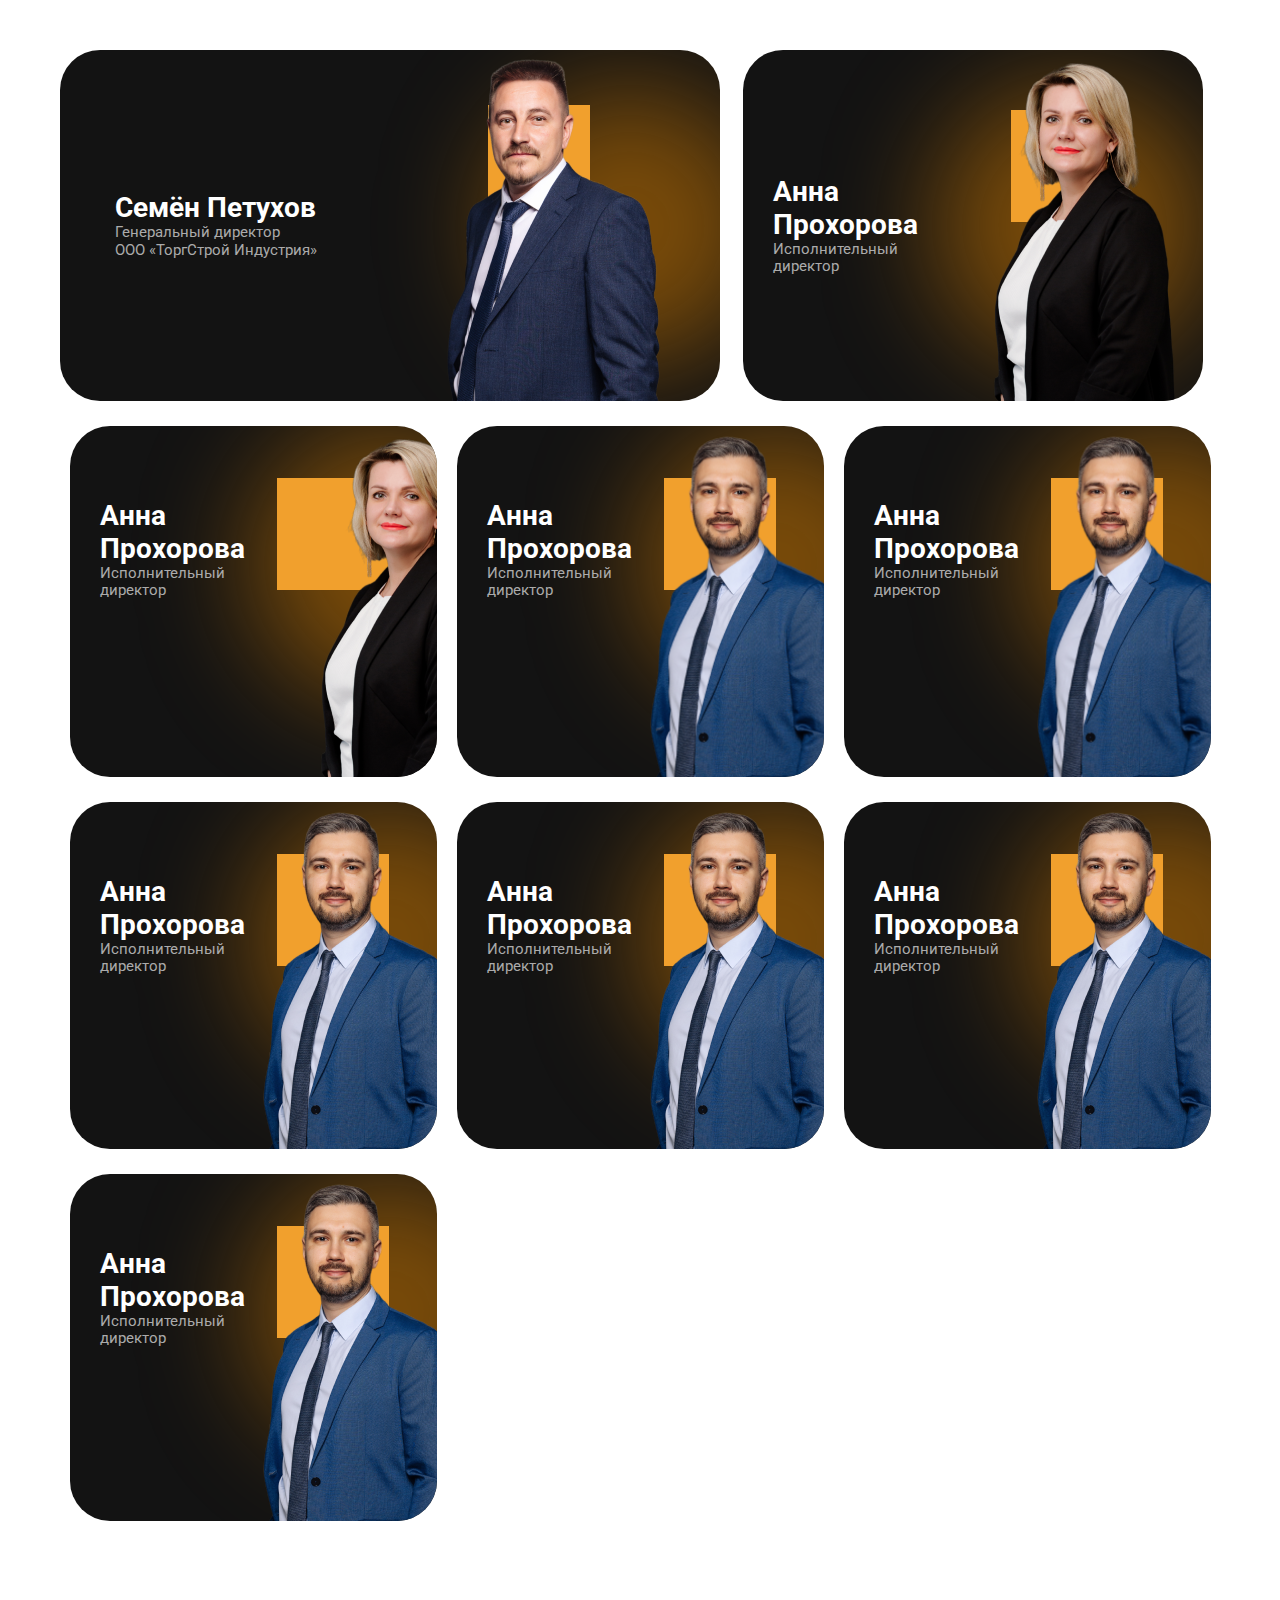
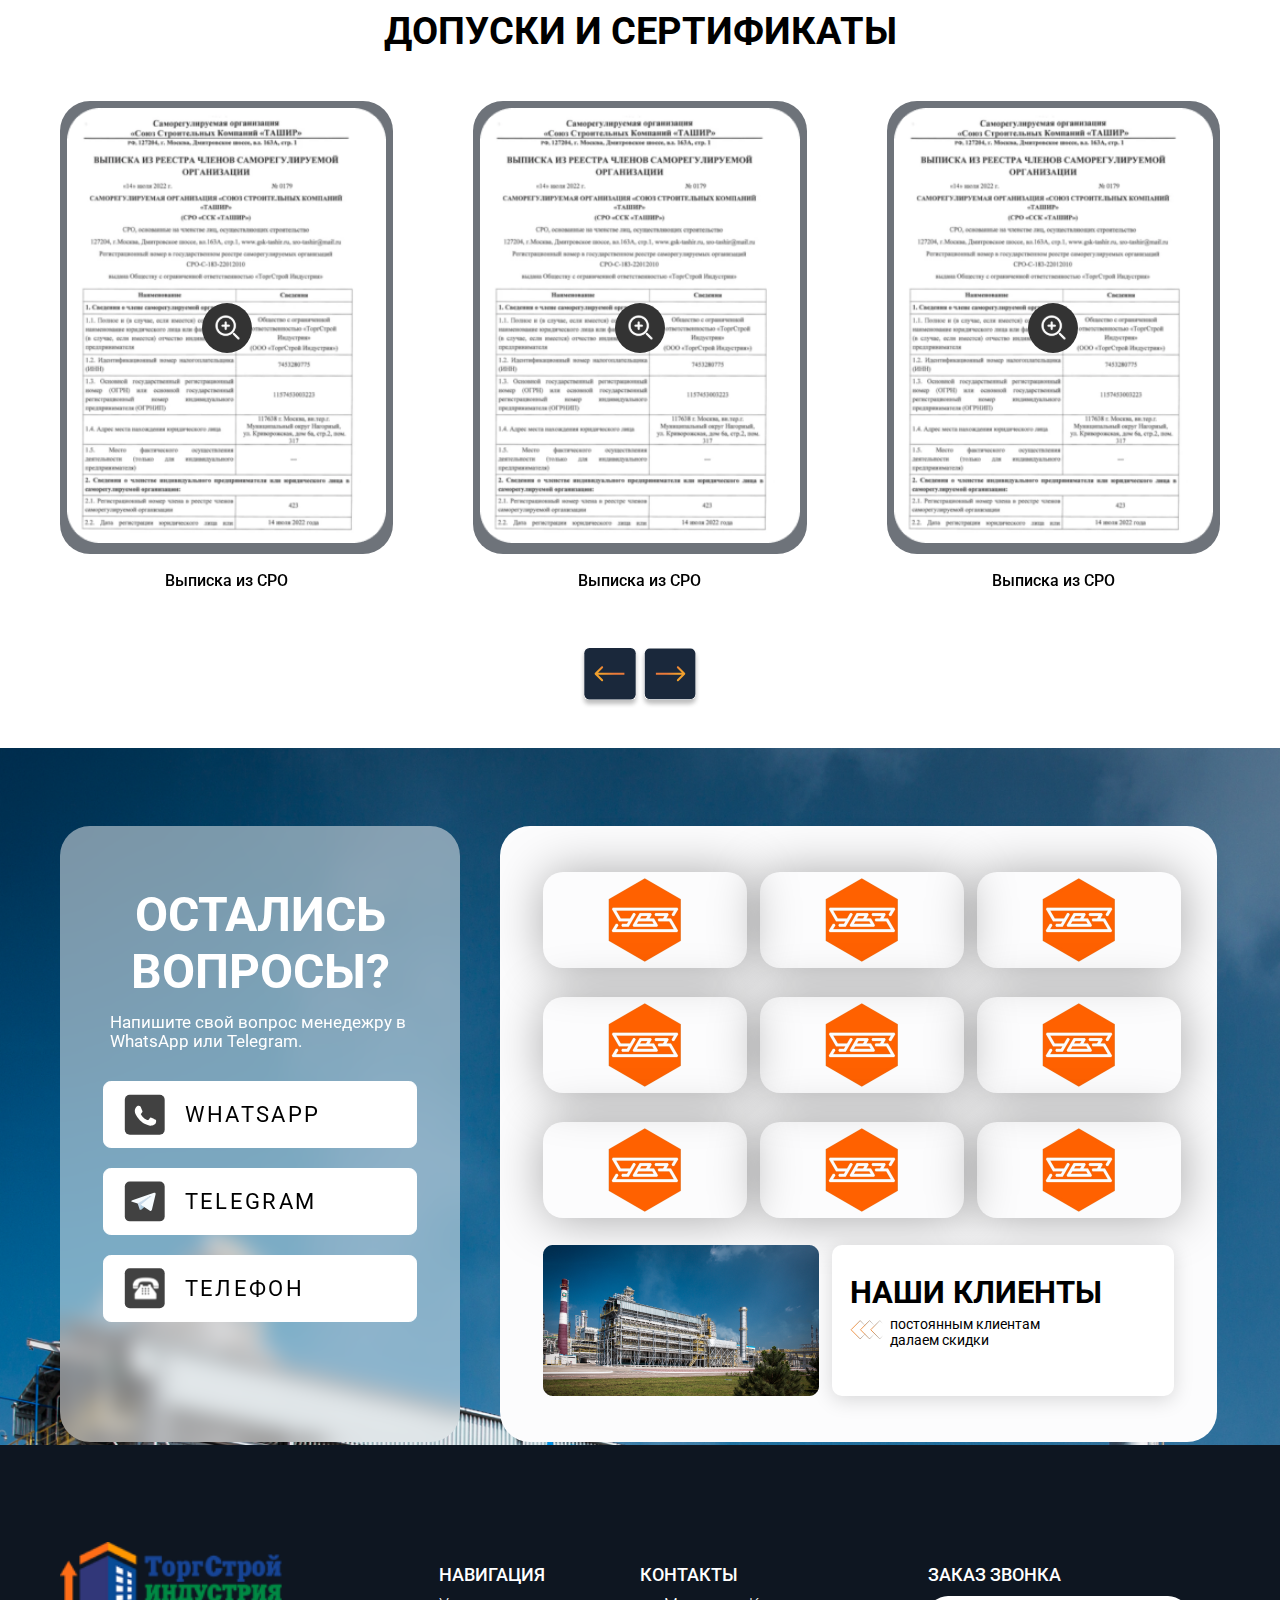
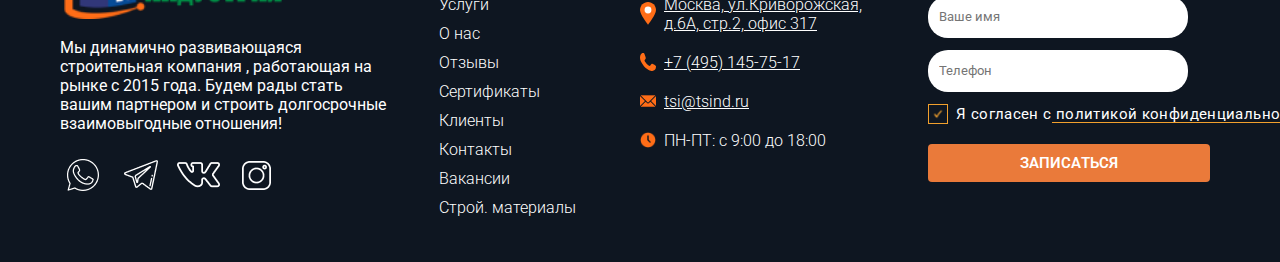
==== commit 5ac27cc5: "Add files via upload" ====
--- a/index.html
+++ b/index.html
@@ -235,9 +235,10 @@
             <img src="./media/pluss/bg.png" alt="" class="pluss__bg">
         </section>
         <section class="derek">
+            <div class="derekmobblock mob"></div>
             <div class="container">
                 <div class="derek__wraper">
-                    <img src="./media/derek/blockBg.svg" alt="" class="derek__wraper__bg">
+                    <img src="./media/derek/blockBg.svg" alt="" class="derek__wraper__bg desk">
                     <img src="./media/derek/aboutText.svg" alt="" class="derek__wraper__heading-img">
                     <p class="derek__wraper__heading">Здравствуйте!</p>
                     <div class="derek-flex">
@@ -264,12 +265,13 @@
                             </p>
                             <p class="derek-flex__right__text">Буду очень рад видеть и Вас среди заказчиков моей
                                 компании.</p>
-                            <div class="derek-white-block">
+                            <div class="derek-white-block desk">
                                 <p class="derek-white-block__text">Генеральный директор <br>
                                     ООО «ТоргСтрой Индустрия» <br>
                                     Петухов Семён Александрович</p>
                                 <img src="./media/derek/podpis.svg" alt="" class="derek-white-block__podpis">
                             </div>
+                            <img src="./media/derek/podpis.svg" alt="" class="derek-white-block__podpis mob">
                         </div>
                     </div>
                 </div>
@@ -277,6 +279,12 @@
             <img src="./media/derek/bg.png" alt="" class="derek__bg">
             <div class="derek__gradient"></div>
             <img src="./media/derek/man.png" alt="" class="derek__man">
+            <img src="./media/icons/derekthing.svg" alt="" class="detekmobthing mob">
+            <div class="derek-white-block mob">
+                <p class="derek-white-block__text">Генеральный директор <br>
+                    ООО «ТоргСтрой Индустрия» <br>
+                    Петухов Семён Александрович</p>
+            </div>
         </section>
         <section class="partners">
             <div class="container">
@@ -358,7 +366,7 @@
                         </div>
                         <img src="./media/team/1.png" alt="" class="team-item__person">
                     </div>
-                    <div class="team__top__isp team-item">
+                    <div class="team__top__isp team-item desk">
                         <div class="team-item__text">
                             <p class="team-item__text__name">Анна Прохорова</p>
                             <p class="team-item__text__serv">
@@ -369,6 +377,15 @@
                     </div>
                 </div>
                 <div class="team__btm">
+                    <div class="team-item__osn team-item mob">
+                        <div class="team-item__text">
+                            <p class="team-item__text__name">Анна Прохорова</p>
+                            <p class="team-item__text__serv">
+                                Исполнительный директор
+                            </p>
+                        </div>
+                        <img src="./media/team/2.png" alt="" class="team-item__person">
+                    </div>
                     <div class="team-item__osn team-item">
                         <div class="team-item__text">
                             <p class="team-item__text__name">Анна Прохорова</p>
@@ -468,7 +485,7 @@
             </div>
         </section>
         <section class="contacts">
-            <div class="container">
+            <div class="container"> 
                 <div class="contacts-left">
                     <p class="contacts-left__heading">оСТАЛИСЬ ВОПРОСЫ?</p>
                     <p class="contacts-left__text">Напишите свой вопрос менедежру в WhatsApp или Telegram.</p>
--- a/style/style.css
+++ b/style/style.css
@@ -20,15 +20,18 @@
   display: inherit;
 }
 
-html, body {
+html,
+body {
   background: #0E1621;
   max-width: 100vw;
   overflow-x: hidden;
 }
-html.white, body.white {
+html.white,
+body.white {
   background: #FAF8F8;
 }
-html.white header a, body.white header a {
+html.white header a,
+body.white header a {
   color: black;
 }
 
@@ -119,7 +122,8 @@
   font-size: 58px;
   font-style: normal;
   font-weight: 600;
-  line-height: 102.5%; /* 59.45px */
+  line-height: 102.5%;
+  /* 59.45px */
   letter-spacing: 0.58px;
   text-transform: uppercase;
   margin-bottom: 17px;
@@ -183,7 +187,8 @@
   font-size: 20px;
   font-style: normal;
   font-weight: 400;
-  line-height: 121%; /* 24.2px */
+  line-height: 121%;
+  /* 24.2px */
 }
 .textBlock__wraper__text:first-child {
   width: 612px;
@@ -347,12 +352,16 @@
   margin-bottom: 35px;
 }
 
-.politycCheckbox, .pol1 {
+.politycCheckbox,
+.pol1 {
   position: absolute;
   opacity: 0;
   z-index: -1;
 }
-.politycCheckbox:checked + label .politycVisual__img, .politycCheckbox:checked + label .polImg1, .pol1:checked + label .politycVisual__img, .pol1:checked + label .polImg1 {
+.politycCheckbox:checked + label .politycVisual__img,
+.politycCheckbox:checked + label .polImg1,
+.pol1:checked + label .politycVisual__img,
+.pol1:checked + label .polImg1 {
   opacity: 1;
 }
 
@@ -574,7 +583,8 @@
   font-size: 20px;
   font-style: normal;
   font-weight: 400;
-  line-height: 130%; /* 26px */
+  line-height: 130%;
+  /* 26px */
   margin-bottom: 30px;
 }
 
@@ -632,7 +642,8 @@
   font-size: 26px;
   font-style: normal;
   font-weight: 500;
-  line-height: 104.8%; /* 27.248px */
+  line-height: 104.8%;
+  /* 27.248px */
   letter-spacing: 0.78px;
   text-transform: uppercase;
   margin-bottom: 7px;
@@ -869,7 +880,8 @@
   font-size: 82px;
   font-style: normal;
   font-weight: 700;
-  line-height: 107%; /* 87.74px */
+  line-height: 107%;
+  /* 87.74px */
   text-transform: uppercase;
   position: relative;
   width: -moz-fit-content;
@@ -928,7 +940,8 @@
   font-size: 16px;
   font-style: normal;
   font-weight: 600;
-  line-height: 104%; /* 16.64px */
+  line-height: 104%;
+  /* 16.64px */
   letter-spacing: 4.88px;
   text-transform: uppercase;
   display: flex;
@@ -962,7 +975,8 @@
   font-size: 18px;
   font-style: normal;
   font-weight: 600;
-  line-height: 104.8%; /* 18.864px */
+  line-height: 104.8%;
+  /* 18.864px */
   letter-spacing: 0.54px;
   text-transform: uppercase;
   margin-bottom: 10px;
@@ -1001,7 +1015,8 @@
   font-size: 42px;
   font-style: normal;
   font-weight: 700;
-  line-height: 107%; /* 44.94px */
+  line-height: 107%;
+  /* 44.94px */
   text-transform: uppercase;
 }
 
@@ -1021,7 +1036,8 @@
   font-size: 18px;
   font-style: normal;
   font-weight: 400;
-  line-height: 116.9%; /* 21.042px */
+  line-height: 116.9%;
+  /* 21.042px */
   letter-spacing: 7.56px;
   color: #ABABAB;
 }
@@ -1081,7 +1097,8 @@
   font-size: 26px;
   font-style: normal;
   font-weight: 500;
-  line-height: 104%; /* 27.04px */
+  line-height: 104%;
+  /* 27.04px */
   text-transform: uppercase;
   margin-bottom: 16px;
 }
@@ -1417,7 +1434,8 @@
   transform: translateX(-50%);
 }
 
-.partners-slide__text, .partners-slide__heading {
+.partners-slide__text,
+.partners-slide__heading {
   font-size: 14px;
   font-style: normal;
   font-weight: 400;
@@ -1426,7 +1444,8 @@
   text-align: center;
 }
 
-.partners-slider__arrow-prew, .partners-slider__arrow-next {
+.partners-slider__arrow-prew,
+.partners-slider__arrow-next {
   width: 50px;
   height: 50px;
 }
@@ -1538,7 +1557,8 @@
   font-size: 15px;
   font-style: normal;
   font-weight: 400;
-  line-height: 116.9%; /* 17.535px */
+  line-height: 116.9%;
+  /* 17.535px */
 }
 
 .team-item__person {
@@ -1627,7 +1647,8 @@
   font-size: 38px;
   font-style: normal;
   font-weight: 700;
-  line-height: 107%; /* 40.66px */
+  line-height: 107%;
+  /* 40.66px */
   text-transform: uppercase;
   width: 100%;
   text-align: center;
@@ -1652,7 +1673,8 @@
   font-size: 16px;
   font-style: normal;
   font-weight: 500;
-  line-height: 116.9%; /* 18.704px */
+  line-height: 116.9%;
+  /* 18.704px */
   width: 100%;
   text-align: center;
   margin-top: 18px;
@@ -1941,7 +1963,8 @@
     align-items: center;
     justify-content: space-between;
   }
-  .header__logo, .header__logo__img {
+  .header__logo,
+  .header__logo__img {
     width: 107px;
     height: 34px;
   }
@@ -1972,7 +1995,8 @@
     font-size: 32px;
     font-style: normal;
     font-weight: 700;
-    line-height: 102.5%; /* 32.8px */
+    line-height: 102.5%;
+    /* 32.8px */
     letter-spacing: 0.32px;
     text-transform: uppercase;
     width: 100%;
@@ -2012,7 +2036,8 @@
     font-size: 15px;
     font-style: normal;
     font-weight: 400;
-    line-height: 130%; /* 19.5px */
+    line-height: 130%;
+    /* 19.5px */
     width: 100% !important;
     margin-bottom: 16px;
   }
@@ -2049,7 +2074,8 @@
     font-size: 19.16px;
     font-style: normal;
     font-weight: 500;
-    line-height: 104.8%; /* 20.08px */
+    line-height: 104.8%;
+    /* 20.08px */
     letter-spacing: 0.575px;
     text-transform: uppercase;
     margin-bottom: 5px;
@@ -2089,14 +2115,16 @@
     font-size: 15px;
     font-style: normal;
     font-weight: 400;
-    line-height: 130%; /* 19.5px */
+    line-height: 130%;
+    /* 19.5px */
     margin-bottom: 13px;
   }
   .textBlock-list__item__text {
     font-size: 15px;
     font-style: normal;
     font-weight: 400;
-    line-height: 130%; /* 19.5px */
+    line-height: 130%;
+    /* 19.5px */
   }
   .textBlock-list__item__img {
     width: 45px;
@@ -2209,12 +2237,18 @@
   footer .container {
     flex-direction: column;
   }
-  .footer__textr, .footer__nav, .footer__contacts, .footer__form {
+  .footer__textr,
+  .footer__nav,
+  .footer__contacts,
+  .footer__form {
     padding: 0;
     margin: 0;
     margin-bottom: 25px;
   }
-  .footer__textr .mainBlock__seti, .footer__nav .mainBlock__seti, .footer__contacts .mainBlock__seti, .footer__form .mainBlock__seti {
+  .footer__textr .mainBlock__seti,
+  .footer__nav .mainBlock__seti,
+  .footer__contacts .mainBlock__seti,
+  .footer__form .mainBlock__seti {
     filter: invert(0%);
   }
   .footer__text__logo {
@@ -2270,7 +2304,8 @@
     font-size: 48px;
     font-style: normal;
     font-weight: 700;
-    line-height: 102.5%; /* 49.2px */
+    line-height: 102.5%;
+    /* 49.2px */
     letter-spacing: 0.48px;
     text-transform: uppercase;
   }
@@ -2370,7 +2405,8 @@
     font-size: 34px;
     font-style: normal;
     font-weight: 700;
-    line-height: 102.5%; /* 34.85px */
+    line-height: 102.5%;
+    /* 34.85px */
     letter-spacing: 0.34px;
     text-transform: uppercase;
     margin-bottom: 27px;
@@ -2408,7 +2444,8 @@
     font-size: 11px;
     font-style: normal;
     font-weight: 600;
-    line-height: 104%; /* 11.44px */
+    line-height: 104%;
+    /* 11.44px */
     letter-spacing: 0.77px;
     text-transform: uppercase;
   }
@@ -2434,7 +2471,8 @@
     font-size: 13px;
     font-style: normal;
     font-weight: 600;
-    line-height: 104.8%; /* 13.624px */
+    line-height: 104.8%;
+    /* 13.624px */
     letter-spacing: 0.39px;
     text-transform: uppercase;
   }
@@ -2455,4 +2493,509 @@
   .form_texarea {
     width: 100%;
   }
+  .mainBlock {
+    position: relative;
+  }
+  .mainBlock__heading.main-heading {
+    font-size: 28px;
+    font-style: normal;
+    font-weight: 700;
+    line-height: 102.5%;
+    /* 28.7px */
+    letter-spacing: 0.28px;
+    text-transform: uppercase;
+    width: 100%;
+    margin-bottom: 16px;
+  }
+  .mainBlock__text {
+    font-size: 15px;
+    font-style: normal;
+    font-weight: 300;
+    line-height: normal;
+    width: 206px;
+    margin-bottom: 10px;
+  }
+  .mainBlock__wraper {
+    align-items: center;
+  }
+  .mainBlock__wraper__button {
+    padding: 0;
+    display: flex;
+    justify-content: center;
+    align-items: center;
+    font-size: 15.47px;
+    font-style: normal;
+    font-weight: 500;
+    line-height: normal;
+    letter-spacing: 3.326px;
+    text-transform: uppercase;
+    width: 143px;
+    height: 38px;
+    margin-right: 5px;
+  }
+  .services {
+    margin-top: 30px;
+    margin-bottom: 65px;
+  }
+  .services__headingBlock {
+    display: flex;
+    flex-direction: column;
+    flex-flow: column-reverse;
+  }
+  .services__heading {
+    font-size: 27px;
+    font-style: normal;
+    font-weight: 700;
+    line-height: 107%;
+    /* 28.89px */
+    text-transform: uppercase;
+  }
+  .services__heading__logo {
+    flex-flow: column-reverse;
+    align-items: flex-start;
+    width: 100%;
+    margin-bottom: 15px;
+  }
+  .services__heading__logo__img {
+    width: 129.636px;
+    height: 46.207px;
+    margin-bottom: 0;
+  }
+  .services__heading__logo__text {
+    font-size: 15px;
+    font-style: normal;
+    font-weight: 400;
+    line-height: 116.9%;
+    /* 17.535px */
+    letter-spacing: 2.25px;
+    margin-bottom: 5px;
+  }
+  .services__wraper {
+    grid-template-columns: repeat(2, 1fr);
+    -moz-column-gap: 10px;
+         column-gap: 10px;
+  }
+  .services-item__info {
+    padding: 6px;
+  }
+  .services-item__info__name {
+    font-size: 15px;
+    font-style: normal;
+    font-weight: 500;
+    line-height: 104%;
+    /* 15.6px */
+    text-transform: uppercase;
+    margin-bottom: 10px;
+  }
+  .services-item__info__block__text {
+    font-size: 14px;
+    font-style: normal;
+    font-weight: 300;
+    line-height: normal;
+    margin-right: 15px;
+  }
+  .services-item__info__block__img {
+    width: 29px;
+  }
+  .services-item:last-child,
+  .services-item:nth-last-child(2) {
+    height: 128px;
+    overflow: hidden;
+  }
+  .services-item:last-child .services-item__bg,
+  .services-item:nth-last-child(2) .services-item__bg {
+    height: 100%;
+    width: auto;
+  }
+  .services-item:last-child .services-item__info,
+  .services-item:nth-last-child(2) .services-item__info {
+    padding: 0 6px;
+  }
+  .products {
+    margin-bottom: 40px;
+  }
+  .products__heading {
+    font-size: 26px;
+    font-style: normal;
+    font-weight: 700;
+    line-height: normal;
+    text-transform: uppercase;
+    margin-bottom: 20px;
+  }
+  .products__wraper {
+    grid-template-columns: 1fr;
+    row-gap: 15px;
+    margin-bottom: 30px;
+  }
+  .products-item {
+    padding: 10px 10px 10px 20px;
+    height: 68px;
+  }
+  .products-item__img {
+    width: 45px;
+    height: 45px;
+    margin-right: 15px;
+  }
+  .products-item__text {
+    font-size: 15px;
+    font-style: normal;
+    font-weight: 300;
+    line-height: normal;
+  }
+  .products__href {
+    font-size: 16px;
+    font-style: normal;
+    font-weight: 300;
+    line-height: normal;
+    letter-spacing: 1.76px;
+    text-transform: uppercase;
+    width: 100%;
+    height: 46px;
+  }
+  .pluss {
+    padding: 60px 0;
+    height: -moz-fit-content;
+    height: fit-content;
+  }
+  .pluss .container {
+    flex-direction: column;
+  }
+  .pluss-item {
+    margin-bottom: 30px;
+  }
+  .pluss-item:last-child {
+    margin-bottom: 0;
+  }
+  .pluss-item__img {
+    width: 47px;
+    height: 47px;
+    margin-right: 10px;
+  }
+  .pluss-item__text {
+    font-size: 15px;
+    font-style: normal;
+    font-weight: 400;
+    line-height: normal;
+  }
+  .pluss__bg {
+    height: 100%;
+    width: auto;
+  }
+  .derek {
+    background: #212121;
+    height: -moz-fit-content;
+    height: fit-content;
+  }
+  .derek .container {
+    position: relative;
+    z-index: 3;
+    margin-bottom: 20px;
+  }
+  .derek__wraper {
+    margin-top: 400px;
+    z-index: 4;
+    position: relative;
+    width: 100%;
+    padding: 22px 11px;
+    border: 1px solid #EA7A3A;
+    border-radius: 15px;
+  }
+  .derek__wraper__heading-img {
+    top: 15px;
+    width: 90%;
+    left: 50%;
+    transform: translateX(-50%);
+  }
+  .derek-flex {
+    flex-direction: column;
+  }
+  .derek-flex__left {
+    margin-right: 0;
+    width: 100%;
+    margin-bottom: 10px;
+  }
+  .derek-flext__left__text {
+    font-size: 14px;
+    font-style: normal;
+    font-weight: 400;
+    line-height: normal;
+  }
+  .derek-flex__right {
+    width: 100%;
+  }
+  .derek-flex__right__text {
+    font-size: 14px;
+    font-style: normal;
+    font-weight: 400;
+    line-height: normal;
+  }
+  .derek-white-block {
+    position: absolute;
+    top: 282px;
+    left: 80px;
+    width: 207px;
+    height: 65px;
+  }
+  .derek-white-block__text {
+    font-size: 11.049px;
+    font-style: normal;
+    font-weight: 700;
+    line-height: normal;
+  }
+  .derek-white-block__podpis {
+    position: relative;
+    bottom: -12px;
+    right: -178px;
+  }
+  .derek__bg {
+    height: 383px;
+    width: auto;
+  }
+  .derek__man {
+    width: 233px;
+    height: 372px;
+    top: 35px;
+    left: 15px;
+  }
+  .detekmobthing {
+    position: absolute;
+    top: 369px;
+    width: 100%;
+    z-index: 3;
+  }
+  .derekmobblock {
+    width: 100%;
+    height: 300px;
+    background: #212121;
+    position: absolute;
+    top: 383px;
+    z-index: 3;
+  }
+  .partners__logo {
+    width: 129.636px;
+    height: 46.207px;
+    margin-bottom: 10px;
+  }
+  .partners__heading {
+    font-size: 26px;
+    font-style: normal;
+    font-weight: 700;
+    line-height: normal;
+    text-transform: uppercase;
+    width: 247px;
+  }
+  .partners-slide-container {
+    width: calc(100vw - 40px);
+    margin: 0 20px 0 20px;
+    margin-top: 70px;
+  }
+  .team {
+    padding-top: 40px;
+  }
+  .team__heading {
+    align-items: center;
+    margin-bottom: 25px;
+  }
+  .team__heading__img {
+    width: 35px;
+    height: 18px;
+    margin-right: 0;
+  }
+  .team__heading__text {
+    font-size: 26px;
+    font-style: normal;
+    font-weight: 700;
+    line-height: normal;
+    text-transform: uppercase;
+  }
+  .team__top {
+    margin-bottom: 10px;
+  }
+  .team-item {
+    border-radius: 15px;
+    height: 129px;
+    padding-left: 5px;
+  }
+  .team__top__dir {
+    padding: 0 18px;
+    height: 155px;
+    margin: 0;
+  }
+  .team__top__dir .team-item__text__name {
+    font-size: 13px;
+    font-style: normal;
+    font-weight: 700;
+    line-height: normal;
+  }
+  .team__top__dir .team-item__text__serv {
+    font-size: 10px;
+    font-style: normal;
+    font-weight: 400;
+    line-height: 116.9%; /* 11.69px */
+  }
+  .team__top__dir .team-item__text {
+    width: 161px;
+  }
+  .team__top__dir::after {
+    width: 45px;
+    height: 53.907px;
+    top: 24px;
+    right: 46px;
+  }
+  .team__top__dir::before {
+    width: 101px;
+    height: 123.786px;
+    filter: blur(42.6666679382px);
+  }
+  .team-item::after {
+    width: 36.765px;
+    height: 45.63px;
+    top: 20px;
+    right: 20px;
+  }
+  .team-item::before {
+    width: 85.217px;
+    height: 114.074px;
+    top: -14px;
+    right: -22px;
+  }
+  .team-item__osn {
+    padding-left: 5px;
+  }
+  .team-item__osn:first-child .team-item__text {
+    padding-top: 33px;
+  }
+  .team-item__osn:first-child .team-item__person {
+    right: -15px;
+  }
+  .team-item__text {
+    width: 85px;
+  }
+  .team-item__text__name {
+    font-size: 12px;
+    font-style: normal;
+    font-weight: 700;
+    line-height: 108.107%; /* 12.973px */
+    margin-bottom: 3px;
+  }
+  .team-item__text__serv {
+    font-size: 9px;
+    font-style: normal;
+    font-weight: 400;
+    line-height: 116.9%; /* 10.521px */
+  }
+  .team-item__person {
+    position: absolute;
+    height: 155px;
+    right: 0;
+    top: 0;
+  }
+  .team__top__isp .team-item__person {
+    right: -30px;
+  }
+  .team__btm {
+    grid-template-columns: repeat(2, 1fr);
+    -moz-column-gap: 10px;
+         column-gap: 10px;
+    row-gap: 10px;
+  }
+  .contacts .container {
+    flex-flow: column-reverse;
+  }
+  .contacts-left {
+    width: 100%;
+    border-radius: 30px;
+    padding: 20px;
+  }
+  .contacts-left__heading {
+    font-size: 32px;
+    font-style: normal;
+    font-weight: 700;
+    line-height: normal;
+    text-transform: uppercase;
+    margin-bottom: 8px;
+  }
+  .contacts-left__text {
+    font-size: 14px;
+    font-style: normal;
+    font-weight: 400;
+    line-height: normal;
+    margin-bottom: 20px;
+    text-align: center;
+  }
+  .contacts-left__item {
+    width: 173px;
+    height: 44px;
+    padding-left: 15px;
+    margin-bottom: 5px;
+  }
+  .contacts-left__item:last-child {
+    margin-bottom: 0;
+  }
+  .contacts-left__item__img {
+    width: 25px;
+    height: 25px;
+    margin-right: 10px;
+  }
+  .contacts-left__item__text {
+    font-size: 14px;
+    font-style: normal;
+    font-weight: 400;
+    line-height: normal;
+    letter-spacing: 1.47px;
+  }
+  .contacts-right {
+    width: 100%;
+    margin-bottom: 35px;
+    padding: 20px 5px;
+    border-radius: 20px;
+  }
+  .contacst-right__wraper {
+    grid-template-columns: repeat(2, 1fr);
+    -moz-column-gap: 5px;
+         column-gap: 5px;
+    row-gap: 10px;
+  }
+  .contacts-right__item {
+    height: 62px;
+    border-radius: 10px;
+    box-shadow: 0px 4px 20px 0px rgba(0, 0, 0, 0.12);
+  }
+  .contact-client {
+    flex-flow: column-reverse;
+    align-items: center;
+  }
+  .contact-client__img {
+    width: 225px;
+    height: auto;
+    margin: 0;
+  }
+  .contact-client__wraper {
+    padding: 18px 20px;
+    width: 227px;
+    height: 98px;
+    margin-bottom: 20px;
+  }
+  .contact-client__heading {
+    font-size: 21px;
+    font-style: normal;
+    font-weight: 700;
+    line-height: normal;
+    text-transform: uppercase;
+    margin-bottom: 5px;
+  }
+  .client-wraper-img {
+    width: 26px;
+    height: 13px;
+  }
+  .contacts-client-text {
+    font-size: 14px;
+    font-style: normal;
+    font-weight: 400;
+    line-height: normal;
+  }
+  .contacts-bg {
+    height: 100%;
+    width: auto;
+  }
 }/*# sourceMappingURL=style.css.map */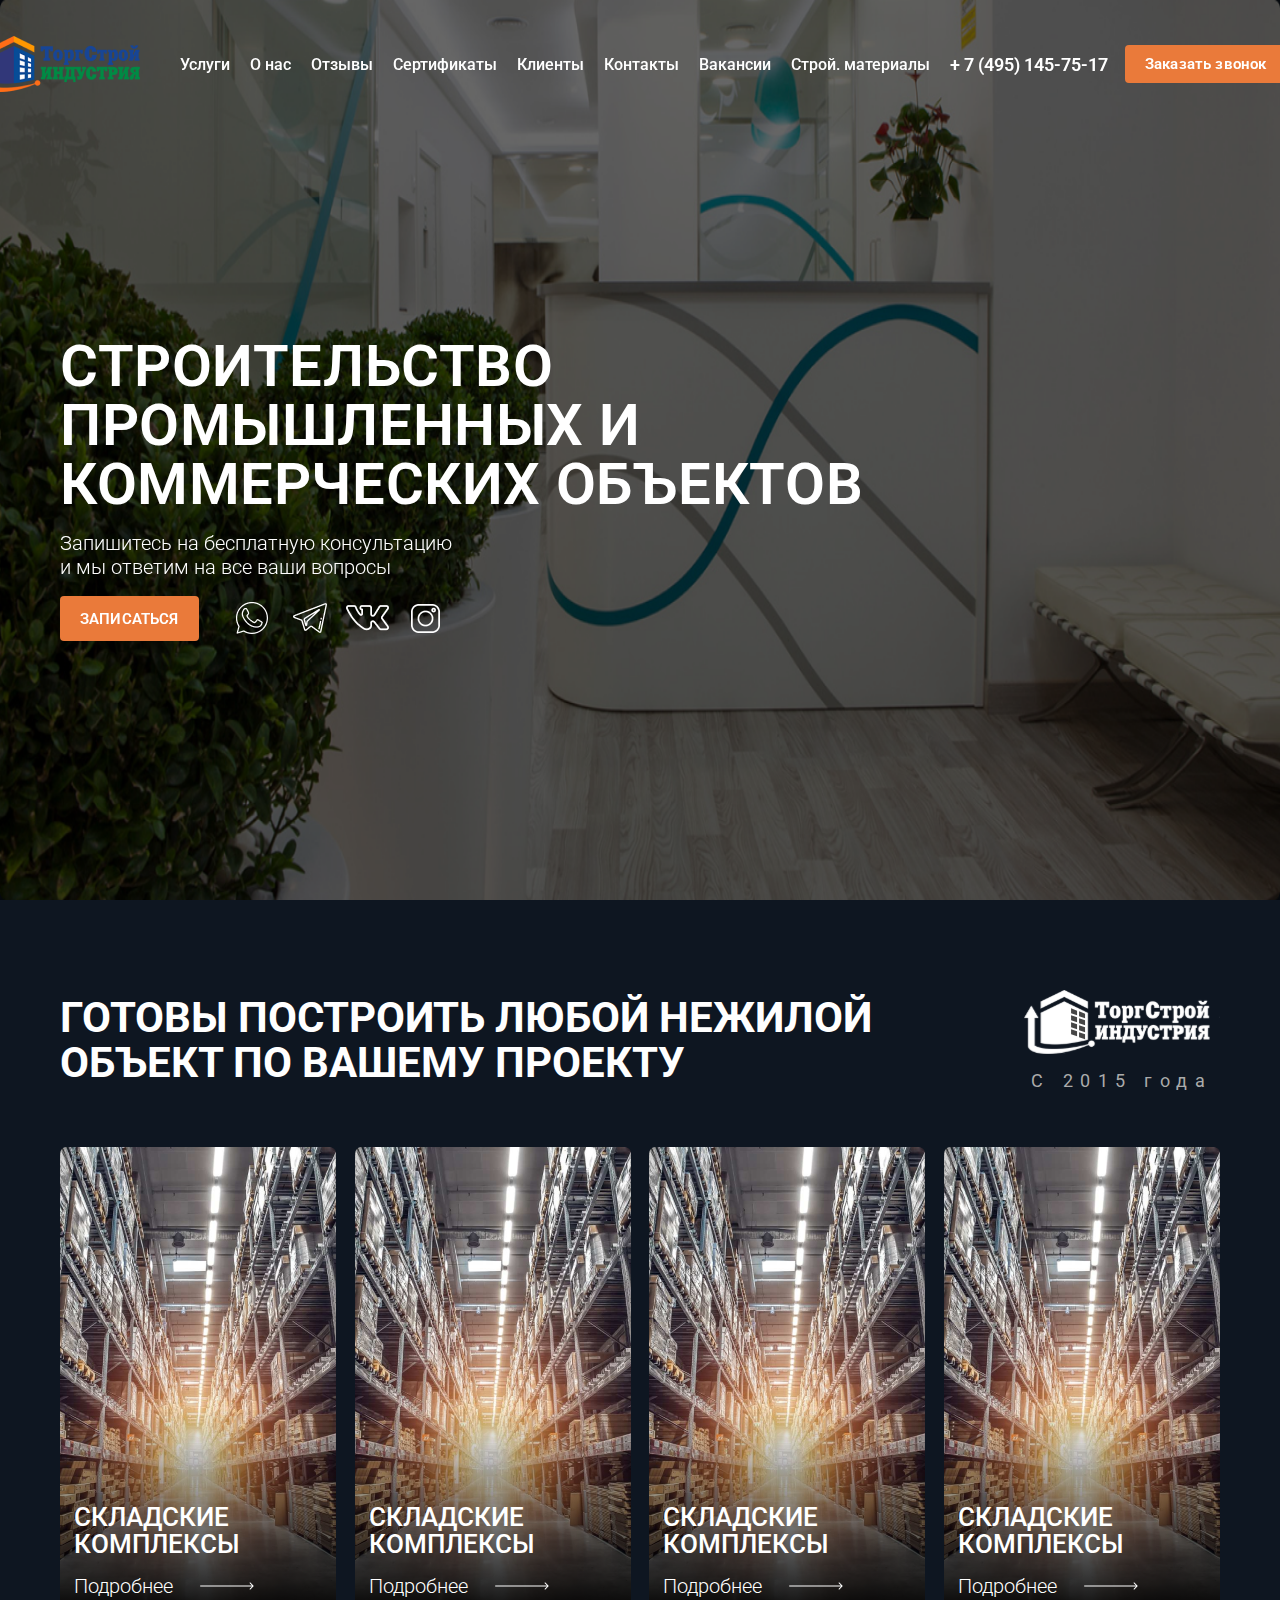
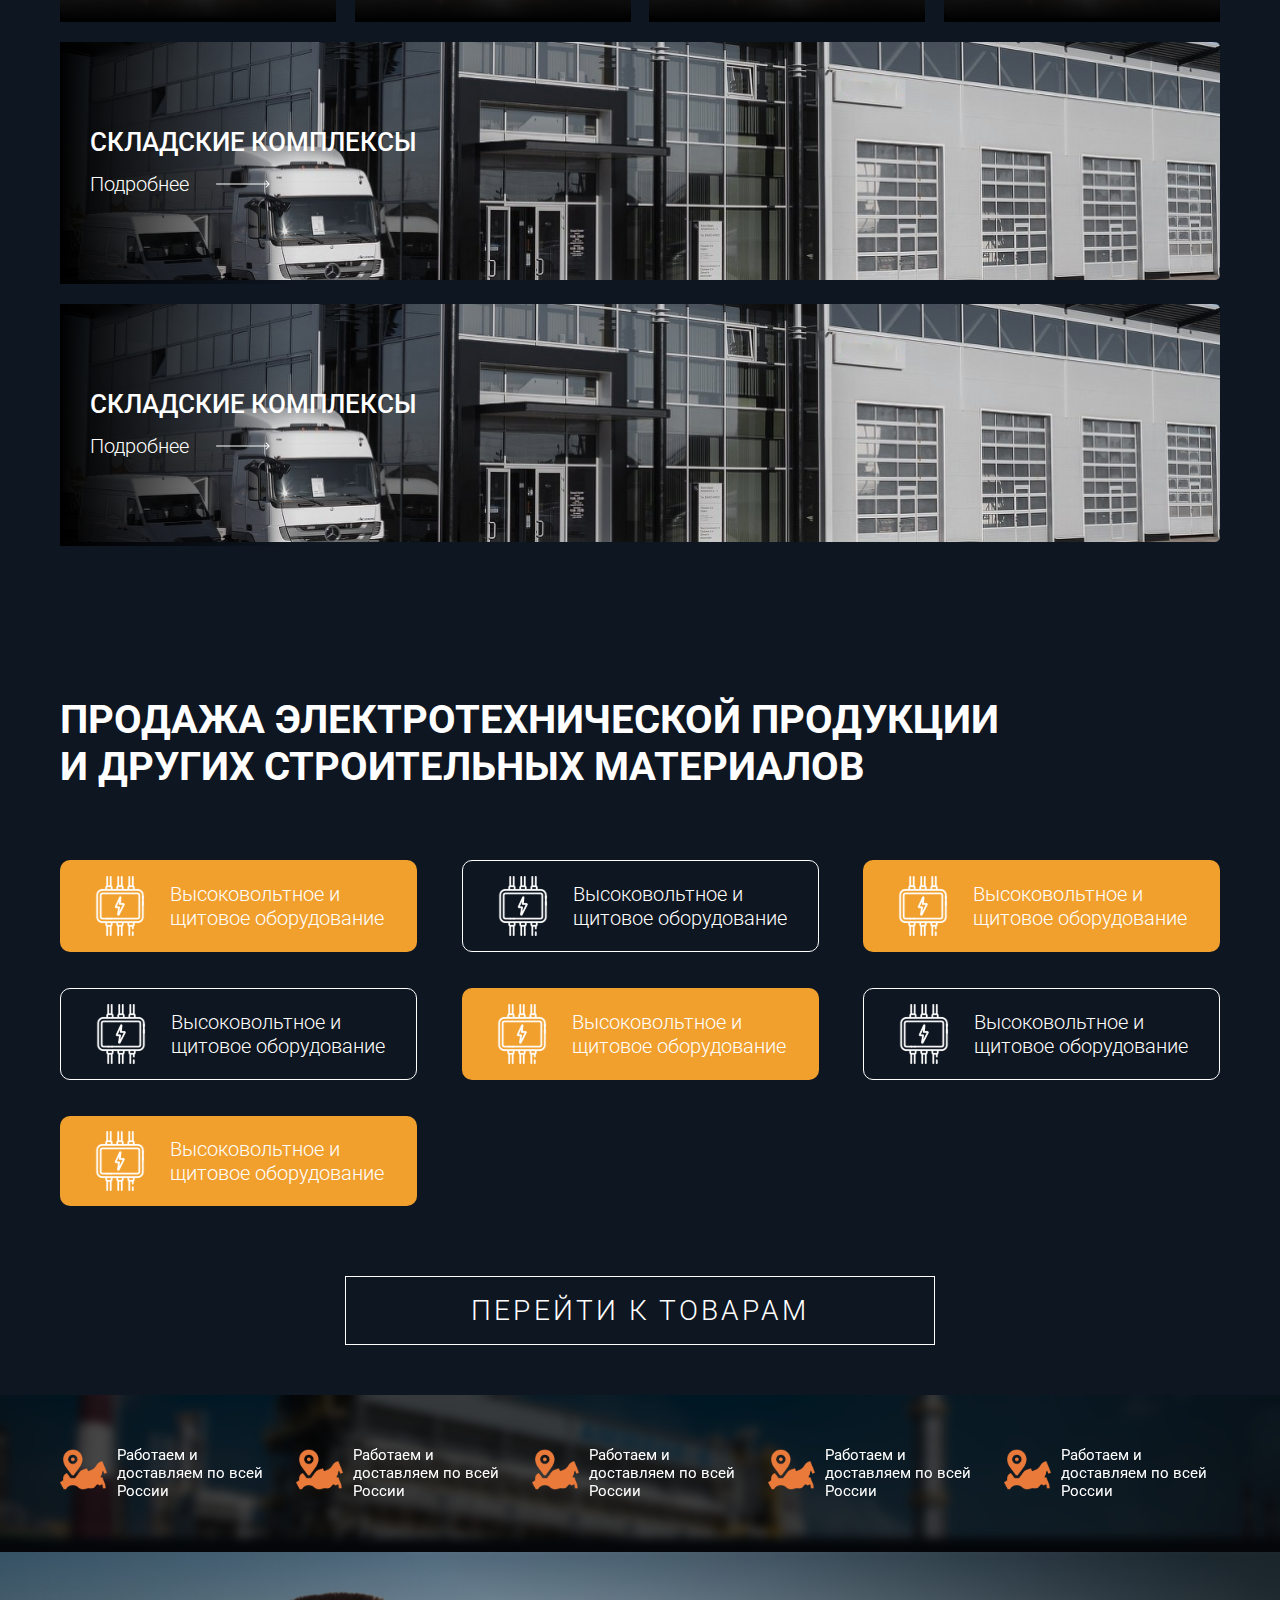
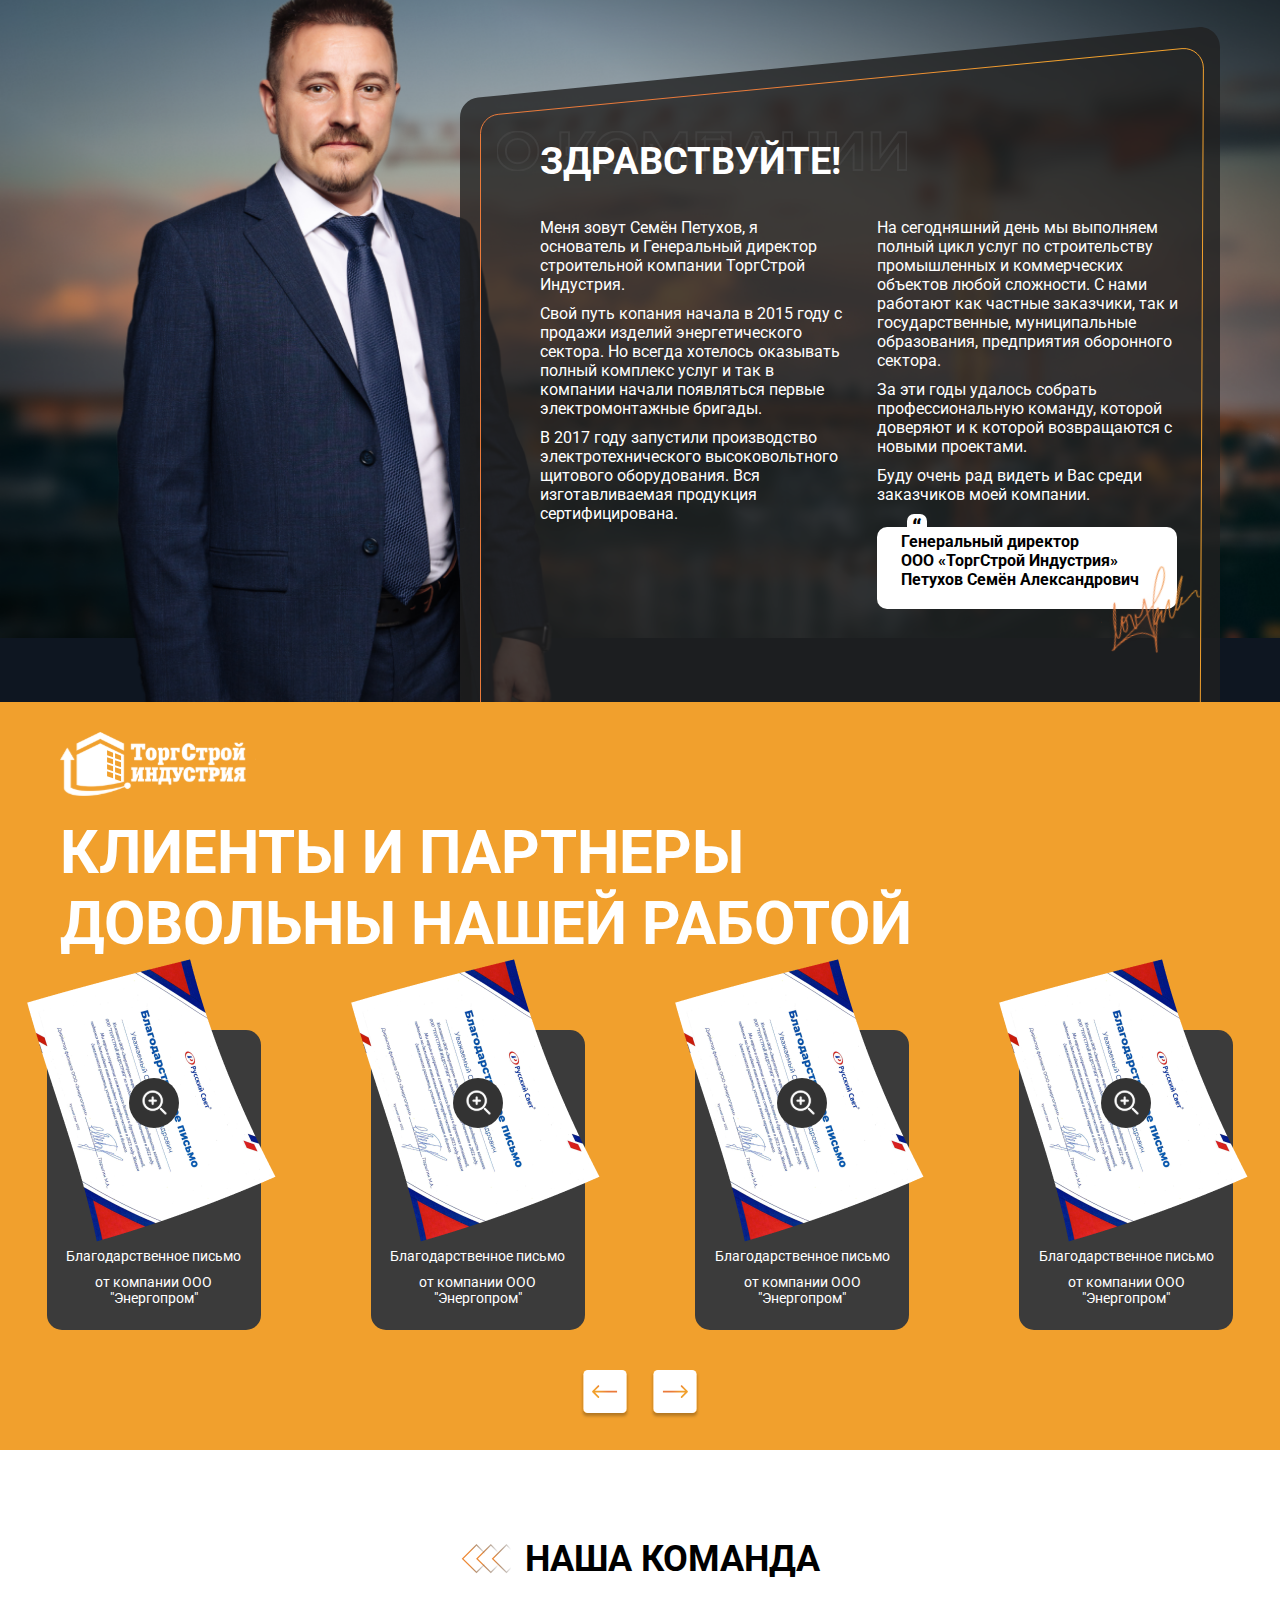
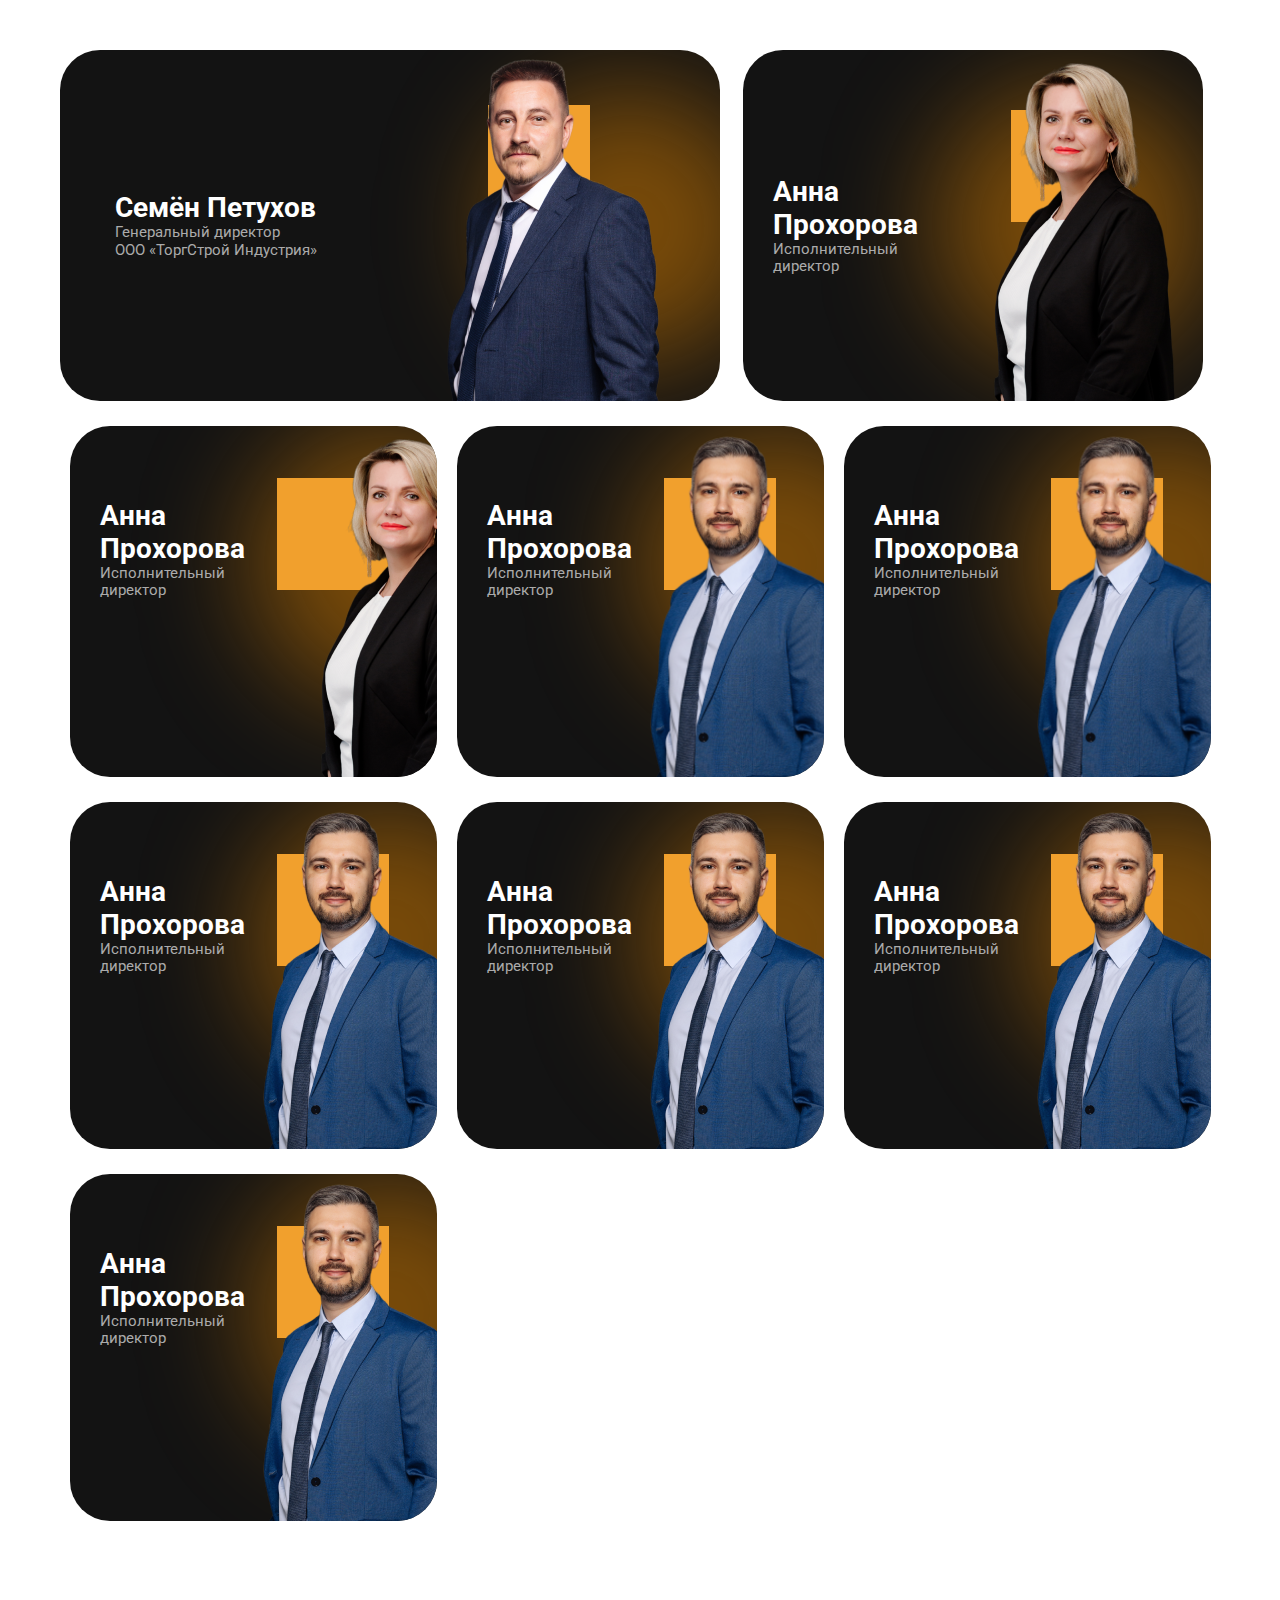
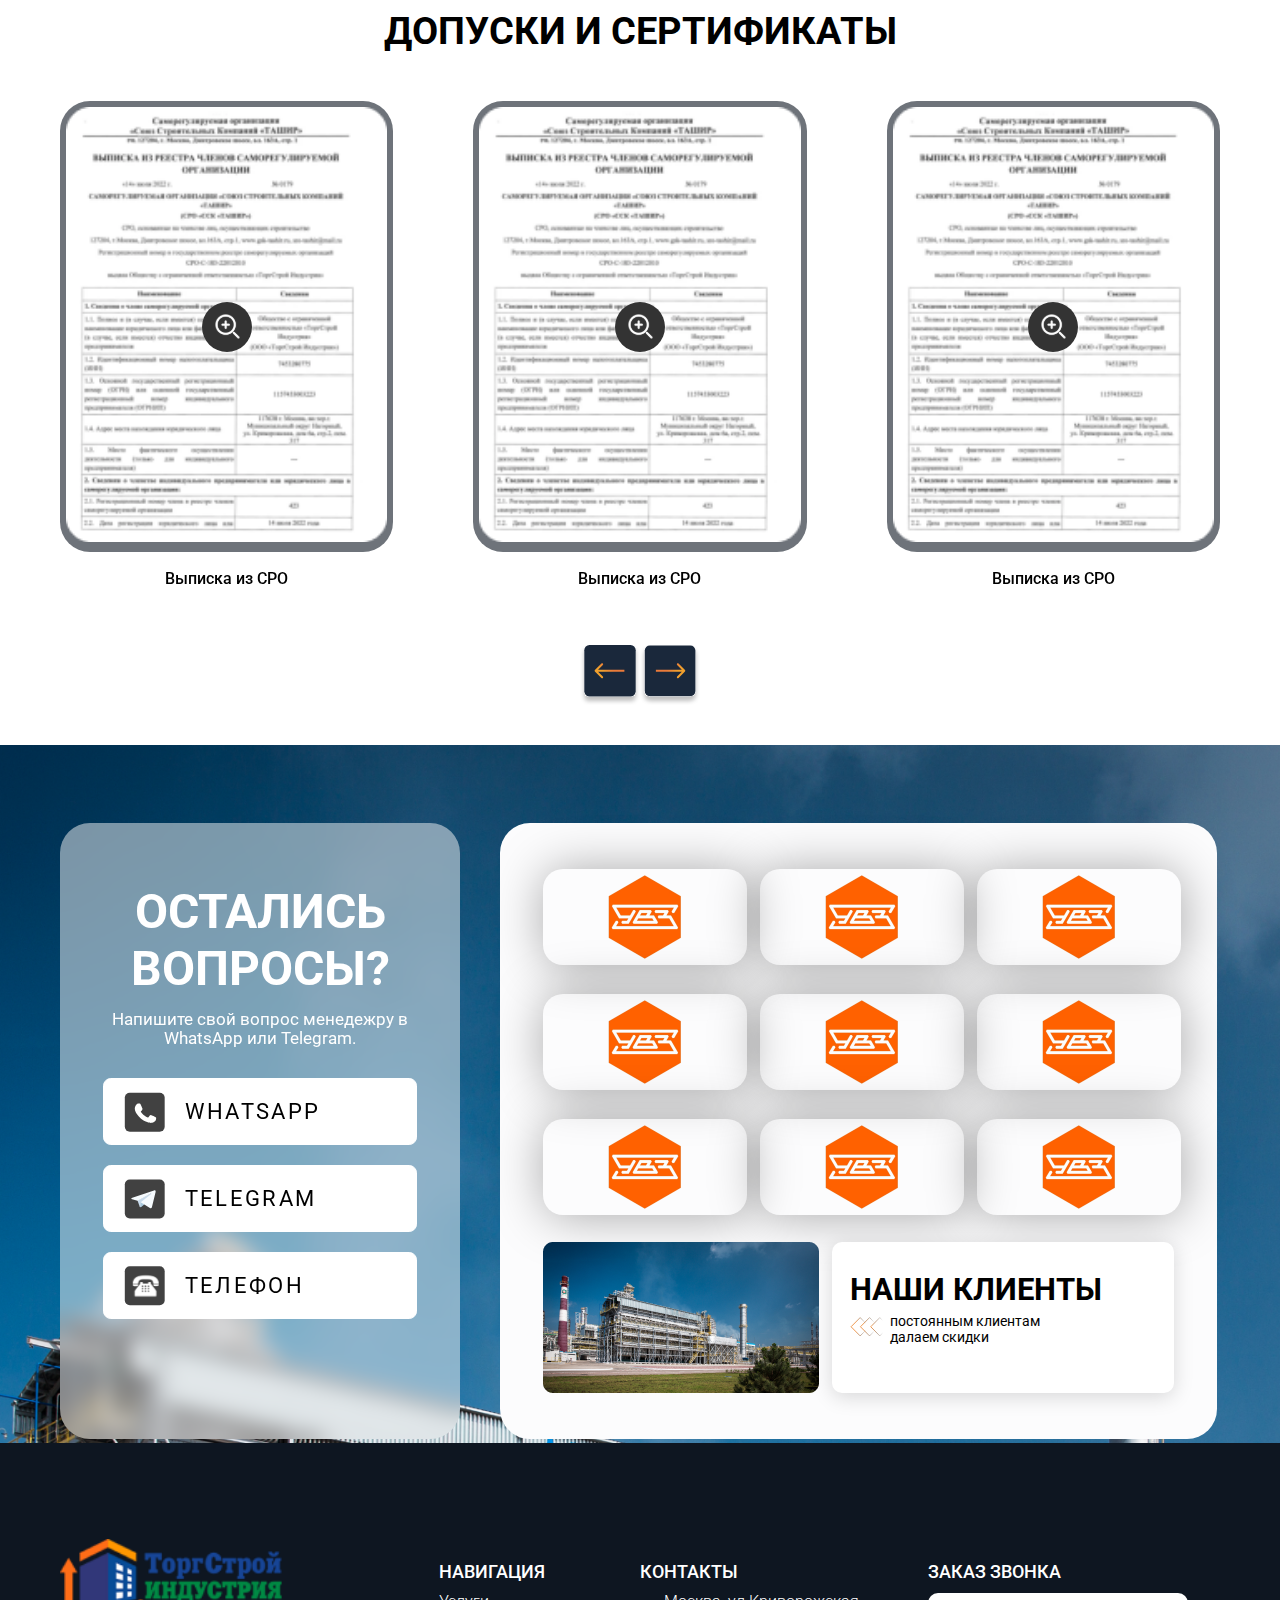
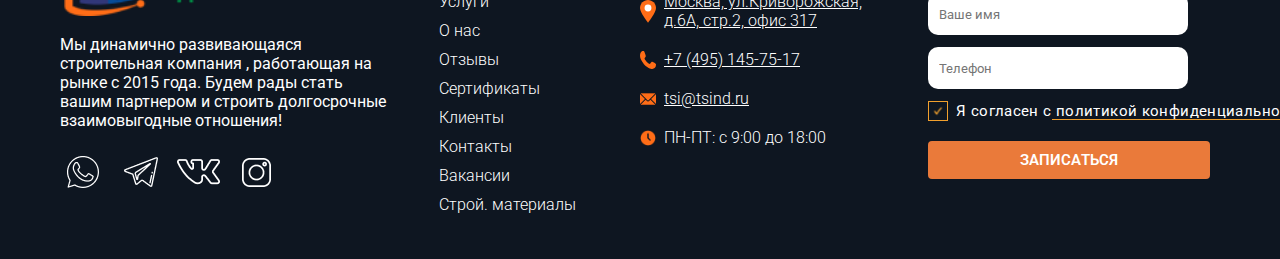
==== commit 4f46971d: "Add files via upload" ====
--- a/index.html
+++ b/index.html
@@ -76,22 +76,67 @@
 
     <main>
         <section class="mainBlock">
-            <div class="container">
-                <h1 class="mainBlock__heading main-heading">Строительство промышленных и коммерческих объектов</h1>
-                <p class="mainBlock__text">Запишитесь на бесплатную консультацию и мы ответим на все ваши вопросы</p>
-                <div class="mainBlock__wraper">
-                    <button class="orangeBtn mainBlock__wraper__button">ЗАПИСАТЬСЯ </button>
-                    <a href="" class="mainBlock__seti"><img src="./media/icons/watsapp.png" alt=""
-                            class="mainBlock__seti__img"></a>
-                    <a href="" class="mainBlock__seti"><img src="./media/icons/telegram.png" alt=""
-                            class="mainBlock__seti__img"></a>
-                    <a href="" class="mainBlock__seti"><img src="./media/icons/vk.png" alt=""
-                            class="mainBlock__seti__img"></a>
-                    <a href="" class="mainBlock__seti"><img src="./media/icons/instagram.png" alt=""
-                            class="mainBlock__seti__img"></a>
-                </div>
-            </div>
-            <img src="./media/mainBlock/bg.png" alt="" class="mainBlock__bg">
+            <div class="swiper main-slider">
+                <div class="swiper-wrapper">
+                  <div class="swiper-slide main-slide">
+                    <div class="container">
+                        <h1 class="mainBlock__heading main-heading">Строительство промышленных и коммерческих объектов</h1>
+                        <p class="mainBlock__text">Запишитесь на бесплатную консультацию и мы ответим на все ваши вопросы</p>
+                        <div class="mainBlock__wraper">
+                            <button class="orangeBtn mainBlock__wraper__button">ЗАПИСАТЬСЯ </button>
+                            <a href="" class="mainBlock__seti"><img src="./media/icons/watsapp.png" alt=""
+                                    class="mainBlock__seti__img"></a>
+                            <a href="" class="mainBlock__seti"><img src="./media/icons/telegram.png" alt=""
+                                    class="mainBlock__seti__img"></a>
+                            <a href="" class="mainBlock__seti"><img src="./media/icons/vk.png" alt=""
+                                    class="mainBlock__seti__img"></a>
+                            <a href="" class="mainBlock__seti"><img src="./media/icons/instagram.png" alt=""
+                                    class="mainBlock__seti__img"></a>
+                        </div>
+                    </div>
+                    <img src="./media/mainBlock/bg.png" alt="" class="mainBlock__bg">
+
+                  </div>
+                  <div class="swiper-slide main-slide">
+                    <div class="container">
+                        <h1 class="mainBlock__heading main-heading">производство электрощитового оборудования</h1>
+                        <p class="mainBlock__text">Запишитесь на бесплатную консультацию и мы ответим на все ваши вопросы</p>
+                        <div class="mainBlock__wraper">
+                            <button class="orangeBtn mainBlock__wraper__button">ЗАПИСАТЬСЯ </button>
+                            <a href="" class="mainBlock__seti"><img src="./media/icons/watsapp.png" alt=""
+                                    class="mainBlock__seti__img"></a>
+                            <a href="" class="mainBlock__seti"><img src="./media/icons/telegram.png" alt=""
+                                    class="mainBlock__seti__img"></a>
+                            <a href="" class="mainBlock__seti"><img src="./media/icons/vk.png" alt=""
+                                    class="mainBlock__seti__img"></a>
+                            <a href="" class="mainBlock__seti"><img src="./media/icons/instagram.png" alt=""
+                                    class="mainBlock__seti__img"></a>
+                        </div>
+                    </div>
+                    <img src="./media/mainBlock/bg.png" alt="" class="mainBlock__bg">
+
+                  </div>
+                  <div class="swiper-slide main-slide">
+                    <div class="container">
+                        <h1 class="mainBlock__heading main-heading">продажа электротехнических изделий</h1>
+                        <p class="mainBlock__text">Запишитесь на бесплатную консультацию и мы ответим на все ваши вопросы</p>
+                        <div class="mainBlock__wraper">
+                            <button class="orangeBtn mainBlock__wraper__button">ЗАПИСАТЬСЯ </button>
+                            <a href="" class="mainBlock__seti"><img src="./media/icons/watsapp.png" alt=""
+                                    class="mainBlock__seti__img"></a>
+                            <a href="" class="mainBlock__seti"><img src="./media/icons/telegram.png" alt=""
+                                    class="mainBlock__seti__img"></a>
+                            <a href="" class="mainBlock__seti"><img src="./media/icons/vk.png" alt=""
+                                    class="mainBlock__seti__img"></a>
+                            <a href="" class="mainBlock__seti"><img src="./media/icons/instagram.png" alt=""
+                                    class="mainBlock__seti__img"></a>
+                        </div>
+                    </div>
+                    <img src="./media/mainBlock/bg.png" alt="" class="mainBlock__bg">
+
+                  </div>
+                </div>
+              </div>
         </section>
         <section class="services">
             <div class="container">
@@ -488,7 +533,7 @@
             <div class="container"> 
                 <div class="contacts-left">
                     <p class="contacts-left__heading">оСТАЛИСЬ ВОПРОСЫ?</p>
-                    <p class="contacts-left__text">Напишите свой вопрос менедежру в WhatsApp или Telegram.</p>
+                    <p class="contacts-left__text">Напишите свой вопрос менедежру в <br class="mob"> WhatsApp или Telegram.</p>
                     <a class="contacts-left__item">
                         <img src="./media/questions/wp.svg" alt="" class="contacts-left__item__img">
                         <p class="contacts-left__item__text">WHATSAPP</p>
--- a/style/style.css
+++ b/style/style.css
@@ -42,7 +42,24 @@
 header {
   position: absolute;
   z-index: 2;
-  margin-top: 36px;
+  padding-top: 36px;
+  transition: all 0.4s ease;
+}
+header.dixed {
+  position: fixed;
+  background: #0E1621;
+  margin-top: 0;
+  z-index: 99;
+  padding: 10px 0;
+  display: flex;
+  align-items: center;
+  transform: translateY(-100%);
+}
+header.dixed a {
+  color: white !important;
+}
+header.dixedActive {
+  transform: translateY(0);
 }
 
 .header-container {
@@ -98,11 +115,18 @@
   background: #EA7A3A;
 }
 
+.main-slider {
+  height: 100%;
+}
+
+.main-slide {
+  padding-top: 245px;
+}
+
 .mainBlock {
   position: relative;
   height: 100vh;
   display: flex;
-  padding-top: 245px;
   display: flex;
   align-items: center;
 }
@@ -565,7 +589,7 @@
   width: 260px;
   height: 42px;
   background: white;
-  border-radius: 20px;
+  border-radius: 10px;
   padding: 18px 11px;
   margin-bottom: 12px;
   color: black;
@@ -719,6 +743,7 @@
   width: 199px;
   height: 52px;
   margin-right: 80px;
+  background: #F1A02D;
 }
 
 .mainOfice__top__title {
@@ -776,6 +801,8 @@
   height: 340px;
   width: 100%;
   background-repeat: 30px;
+  border-radius: 30px;
+  border: 1px solid #F1A02D !important;
 }
 
 .secondOfice {
@@ -833,6 +860,8 @@
   height: 352px;
   border-radius: 30px;
   margin-right: 40px;
+  border-radius: 30px;
+  border: 1px solid #F1A02D !important;
 }
 
 .secondOfice__info {
@@ -873,7 +902,7 @@
 }
 
 .oferCards {
-  margin-top: 228px;
+  margin-top: 116px;
 }
 
 .oferCards__heading {
@@ -1130,6 +1159,7 @@
   line-height: normal;
   text-transform: uppercase;
   margin-bottom: 70px;
+  width: 950px;
 }
 
 .products__wraper {
@@ -1479,6 +1509,7 @@
   justify-content: center;
   width: 100%;
   margin-bottom: 70px;
+  align-items: center;
 }
 
 .team__heading__img {
@@ -1721,6 +1752,10 @@
   height: 60px;
 }
 
+.sertif-slide-wraper {
+  padding: 6px;
+}
+
 .contacts {
   padding-top: 78px;
   padding-bottom: 70px;
@@ -1759,6 +1794,7 @@
   font-weight: 400;
   line-height: normal;
   margin-bottom: 30px;
+  text-align: center;
 }
 
 .contacts-left__item {
@@ -1875,6 +1911,196 @@
   left: 0;
 }
 
+.jobtop {
+  margin-top: 200px;
+  margin-bottom: 50px;
+}
+
+.jobtob__wraper {
+  display: flex;
+}
+
+.jobtop-bg {
+  width: 276px;
+  height: 589px;
+  margin-right: 50px;
+  border-radius: 6px;
+  -o-object-fit: cover;
+     object-fit: cover;
+}
+
+.jobtop-vak {
+  display: flex;
+  align-items: center;
+  margin-bottom: 5px;
+}
+.jobtop-vak.mob {
+  display: none;
+}
+
+.jobtop-vak__text {
+  color: #FFF;
+  text-align: center;
+  font-family: Roboto;
+  font-size: 21.691px;
+  font-style: normal;
+  font-weight: 400;
+  line-height: normal;
+  border-radius: 0.775px;
+  background: #F1A02D;
+  margin-right: 42px;
+  display: flex;
+  align-items: center;
+  justify-content: center;
+  width: 138px;
+  height: 40px;
+}
+
+.job-vak__dol {
+  color: #000;
+  font-size: 63.524px;
+  font-style: normal;
+  font-weight: 700;
+  text-transform: uppercase;
+  line-height: 100%;
+  position: relative;
+  display: flex;
+  align-items: flex-end;
+}
+.job-vak__dol::after {
+  content: "";
+  display: block;
+  width: 11.031px;
+  height: 11.031px;
+  background: #F1A02D;
+  margin-left: 15px;
+  margin-bottom: 15px;
+}
+
+.jotop__place {
+  color: #717171;
+  font-size: 21.691px;
+  font-style: normal;
+  font-weight: 400;
+  line-height: normal;
+  margin-bottom: 30px;
+}
+
+.jobtop__obyaz {
+  color: #000;
+  font-size: 28px;
+  font-style: normal;
+  font-weight: 700;
+  line-height: normal;
+  text-transform: uppercase;
+  margin-bottom: 20px;
+}
+
+.jobtop__list {
+  width: 500px;
+}
+
+.jobtop__list__item {
+  color: #000;
+  font-size: 18px;
+  font-style: normal;
+  font-weight: 400;
+  line-height: normal;
+  margin-bottom: 20px;
+  display: flex;
+}
+.jobtop__list__item:last-child {
+  margin-bottom: 0;
+}
+.jobtop__list__item::before {
+  margin-top: 3px;
+  content: "";
+  display: block;
+  margin-right: 10px;
+  width: 11.031px;
+  height: 11.031px;
+  background: #F1A02D;
+  flex-shrink: 0;
+}
+
+.jobbtm {
+  margin-bottom: 75px;
+}
+.jobbtm .container {
+  display: flex;
+}
+
+.jobbtm__ojidanie {
+  width: 465px;
+  margin-right: 195px;
+}
+
+.jobbtm__ojidanie__heading {
+  color: #000;
+  font-size: 28px;
+  font-style: normal;
+  font-weight: 700;
+  line-height: normal;
+  text-transform: uppercase;
+  margin-bottom: 20px;
+}
+
+.jobbtm__ojidanie__list__item {
+  color: #000;
+  font-size: 18px;
+  font-style: normal;
+  font-weight: 400;
+  line-height: normal;
+  margin-bottom: 20px;
+  display: flex;
+}
+.jobbtm__ojidanie__list__item:last-child {
+  margin-bottom: 0;
+}
+.jobbtm__ojidanie__list__item::before {
+  margin-top: 3px;
+  content: "";
+  display: block;
+  margin-right: 10px;
+  width: 11.031px;
+  height: 11.031px;
+  background: #F1A02D;
+  flex-shrink: 0;
+}
+
+.jobbtm__ofer__heading {
+  color: #000;
+  font-size: 28px;
+  font-style: normal;
+  font-weight: 700;
+  line-height: normal;
+  text-transform: uppercase;
+  margin-bottom: 20px;
+}
+
+.jobbtm__ofer__list__item {
+  color: #000;
+  font-size: 18px;
+  font-style: normal;
+  font-weight: 400;
+  line-height: normal;
+  margin-bottom: 20px;
+  display: flex;
+}
+.jobbtm__ofer__list__item:last-child {
+  margin-bottom: 0;
+}
+.jobbtm__ofer__list__item::before {
+  margin-top: 3px;
+  content: "";
+  display: block;
+  margin-right: 10px;
+  width: 11.031px;
+  height: 11.031px;
+  background: #F1A02D;
+  flex-shrink: 0;
+}
+
 @media (max-width: 1024px) {
   .desk {
     display: none;
@@ -1883,7 +2109,11 @@
     display: inherit;
   }
   header {
-    margin-top: 20px;
+    padding-top: 20px;
+  }
+  body, html {
+    max-width: 100vw;
+    overflow-x: hidden;
   }
   .orangeBtn {
     font-size: 15.47px;
@@ -2032,6 +2262,14 @@
     flex-direction: column;
     margin-bottom: 20px;
   }
+  .textBlock__img {
+    width: 282.337px;
+    height: 152px;
+    -o-object-fit: cover;
+       object-fit: cover;
+    border-radius: 6.662px;
+    overflow: hidden;
+  }
   .textBlock__wraper__text {
     font-size: 15px;
     font-style: normal;
@@ -2081,11 +2319,11 @@
     margin-bottom: 5px;
   }
   .cardBlock-card__text {
-    font-size: 10.317px;
+    color: #FFF;
+    font-size: 12px;
     font-style: normal;
     font-weight: 400;
     line-height: normal;
-    margin-bottom: 15px;
   }
   .textBlock__bg {
     width: 100%;
@@ -2160,7 +2398,7 @@
     right: 63px;
   }
   .formBlock__left__text {
-    font-size: 20px;
+    font-size: 16px;
     font-style: normal;
     font-weight: 300;
     line-height: normal;
@@ -2265,12 +2503,40 @@
     width: 100%;
   }
   .footer__nav__list {
-    display: flex;
-    flex-wrap: wrap;
-    justify-content: space-between;
+    display: grid;
+    grid-template-columns: 72px 68px 88px;
+    -moz-column-gap: 24px;
+         column-gap: 24px;
+    row-gap: 10px;
   }
   .footer__nav__list__item {
-    margin-right: 10px;
+    margin-right: 0;
+    margin-bottom: 0;
+  }
+  .footer__nav__list__item:nth-child(1) {
+    order: 1;
+  }
+  .footer__nav__list__item:nth-child(3) {
+    order: 2;
+  }
+  .footer__nav__list__item:nth-child(4) {
+    order: 3;
+  }
+  .footer__nav__list__item:nth-child(2) {
+    order: 4;
+  }
+  .footer__nav__list__item:nth-child(5) {
+    order: 5;
+  }
+  .footer__nav__list__item:nth-child(6) {
+    order: 6;
+  }
+  .footer__nav__list__item:nth-child(7) {
+    order: 7;
+  }
+  .footer__nav__list__item:nth-child(8) {
+    order: 8;
+    grid-column: 2/span 2;
   }
   .footer__form__form .politycText {
     font-size: 11px;
@@ -2575,6 +2841,10 @@
     -moz-column-gap: 10px;
          column-gap: 10px;
   }
+  .services-item {
+    border-radius: 6px;
+    overflow: hidden;
+  }
   .services-item__info {
     padding: 6px;
   }
@@ -2585,7 +2855,7 @@
     line-height: 104%;
     /* 15.6px */
     text-transform: uppercase;
-    margin-bottom: 10px;
+    margin-bottom: 5px;
   }
   .services-item__info__block__text {
     font-size: 14px;
@@ -2735,6 +3005,13 @@
     left: 80px;
     width: 207px;
     height: 65px;
+    padding: 5px;
+    display: flex;
+    align-items: center;
+    justify-content: center;
+  }
+  .derek-white-block.desk {
+    display: none;
   }
   .derek-white-block__text {
     font-size: 11.049px;
@@ -2748,7 +3025,7 @@
     right: -178px;
   }
   .derek__bg {
-    height: 383px;
+    height: 673px;
     width: auto;
   }
   .derek__man {
@@ -2776,6 +3053,11 @@
     height: 46.207px;
     margin-bottom: 10px;
   }
+  .partners-slide {
+    display: flex;
+    flex-direction: column;
+    align-items: center;
+  }
   .partners__heading {
     font-size: 26px;
     font-style: normal;
@@ -2815,6 +3097,9 @@
     border-radius: 15px;
     height: 129px;
     padding-left: 5px;
+  }
+  .team-item__osn .team-item__text {
+    padding: 0;
   }
   .team__top__dir {
     padding: 0 18px;
@@ -2861,6 +3146,7 @@
   }
   .team-item__osn {
     padding-left: 5px;
+    align-items: center;
   }
   .team-item__osn:first-child .team-item__text {
     padding-top: 33px;
@@ -2887,7 +3173,7 @@
   .team-item__person {
     position: absolute;
     height: 155px;
-    right: 0;
+    right: -15px;
     top: 0;
   }
   .team__top__isp .team-item__person {
@@ -2966,13 +3252,13 @@
     align-items: center;
   }
   .contact-client__img {
-    width: 225px;
+    width: 100%;
     height: auto;
     margin: 0;
   }
   .contact-client__wraper {
     padding: 18px 20px;
-    width: 227px;
+    width: 100%;
     height: 98px;
     margin-bottom: 20px;
   }
@@ -2998,4 +3284,156 @@
     height: 100%;
     width: auto;
   }
+  .jobtop {
+    margin-top: 110px;
+  }
+  .jobtob__wraper {
+    flex-direction: column;
+  }
+  .jobtop-bg {
+    width: 246px;
+    height: 207px;
+    margin: 0;
+    margin-bottom: 30px;
+    -o-object-fit: cover;
+       object-fit: cover;
+  }
+  .jobtop-vak {
+    flex-direction: column;
+    align-items: flex-start;
+    width: 100%;
+  }
+  .jobtop-vak.mob {
+    display: flex;
+  }
+  .jobtop-vak.desk {
+    display: none;
+  }
+  .jobtop-vak__text {
+    color: #FFF;
+    font-size: 18px;
+    font-style: normal;
+    font-weight: 400;
+    line-height: normal;
+    width: 199px;
+    height: 46px;
+    margin-bottom: 13px;
+  }
+  .job-vak__dol {
+    color: #000;
+    font-size: 24px;
+    font-style: normal;
+    font-weight: 700;
+    line-height: 102.5%; /* 24.6px */
+    letter-spacing: 0.24px;
+    text-transform: uppercase;
+    margin-bottom: 25px;
+  }
+  .job-vak__dol::after {
+    width: 10px;
+    height: 10px;
+    margin-left: 4px;
+    margin-bottom: 2px;
+  }
+  .jotop__place {
+    color: #787878;
+    font-size: 16px;
+    font-style: normal;
+    font-weight: 400;
+    line-height: normal;
+    margin-bottom: 25px;
+  }
+  .jobtop__obyaz {
+    width: 100%;
+    color: #000;
+    font-size: 24px;
+    font-style: normal;
+    font-weight: 700;
+    line-height: 102.5%; /* 24.6px */
+    letter-spacing: 0.24px;
+    margin-bottom: 25px;
+  }
+  .jobtop__list {
+    width: 100%;
+  }
+  .jobtop__list__item {
+    color: #000;
+    font-size: 14px;
+    font-style: normal;
+    font-weight: 400;
+    line-height: normal;
+    margin-bottom: 20px;
+  }
+  .jobtop__list__item:last-child {
+    margin-bottom: 0;
+  }
+  .jobtop__list__item::before {
+    width: 11px;
+    height: 11px;
+    margin-right: 8px;
+  }
+  .jobbtm .container {
+    flex-direction: column;
+  }
+  .jobbtm__ojidanie {
+    width: 100%;
+    margin: 0;
+    margin-bottom: 50px;
+  }
+  .jobbtm__ojidanie__heading {
+    width: 100%;
+    color: #000;
+    font-size: 24px;
+    font-style: normal;
+    font-weight: 700;
+    line-height: 102.5%; /* 24.6px */
+    letter-spacing: 0.24px;
+    margin-bottom: 25px;
+  }
+  .jobbtm__ojidanie__list {
+    width: 100%;
+    margin: 0;
+  }
+  .jobbtm__ojidanie__list__item {
+    color: #000;
+    font-size: 14px;
+    font-style: normal;
+    font-weight: 400;
+    line-height: normal;
+    margin-bottom: 20px;
+  }
+  .jobbtm__ojidanie__list__item:last-child {
+    margin-bottom: 0;
+  }
+  .jobbtm__ojidanie__list__item::before {
+    width: 11px;
+    height: 11px;
+    margin-right: 8px;
+  }
+  .jobbtm__ofer__heading {
+    width: 100%;
+    color: #000;
+    font-size: 24px;
+    font-style: normal;
+    font-weight: 700;
+    line-height: 102.5%; /* 24.6px */
+    letter-spacing: 0.24px;
+    margin-bottom: 25px;
+  }
+  .jobbtm__ofer__list__item {
+    color: #000;
+    font-size: 14px;
+    font-style: normal;
+    font-weight: 400;
+    line-height: normal;
+    margin-bottom: 20px;
+  }
+  .jobbtm__ofer__list__item:last-child {
+    margin-bottom: 0;
+  }
+  .jobbtm__ofer__list__item::before {
+    width: 11px;
+    height: 11px;
+    margin-right: 8px;
+  }
 }/*# sourceMappingURL=style.css.map */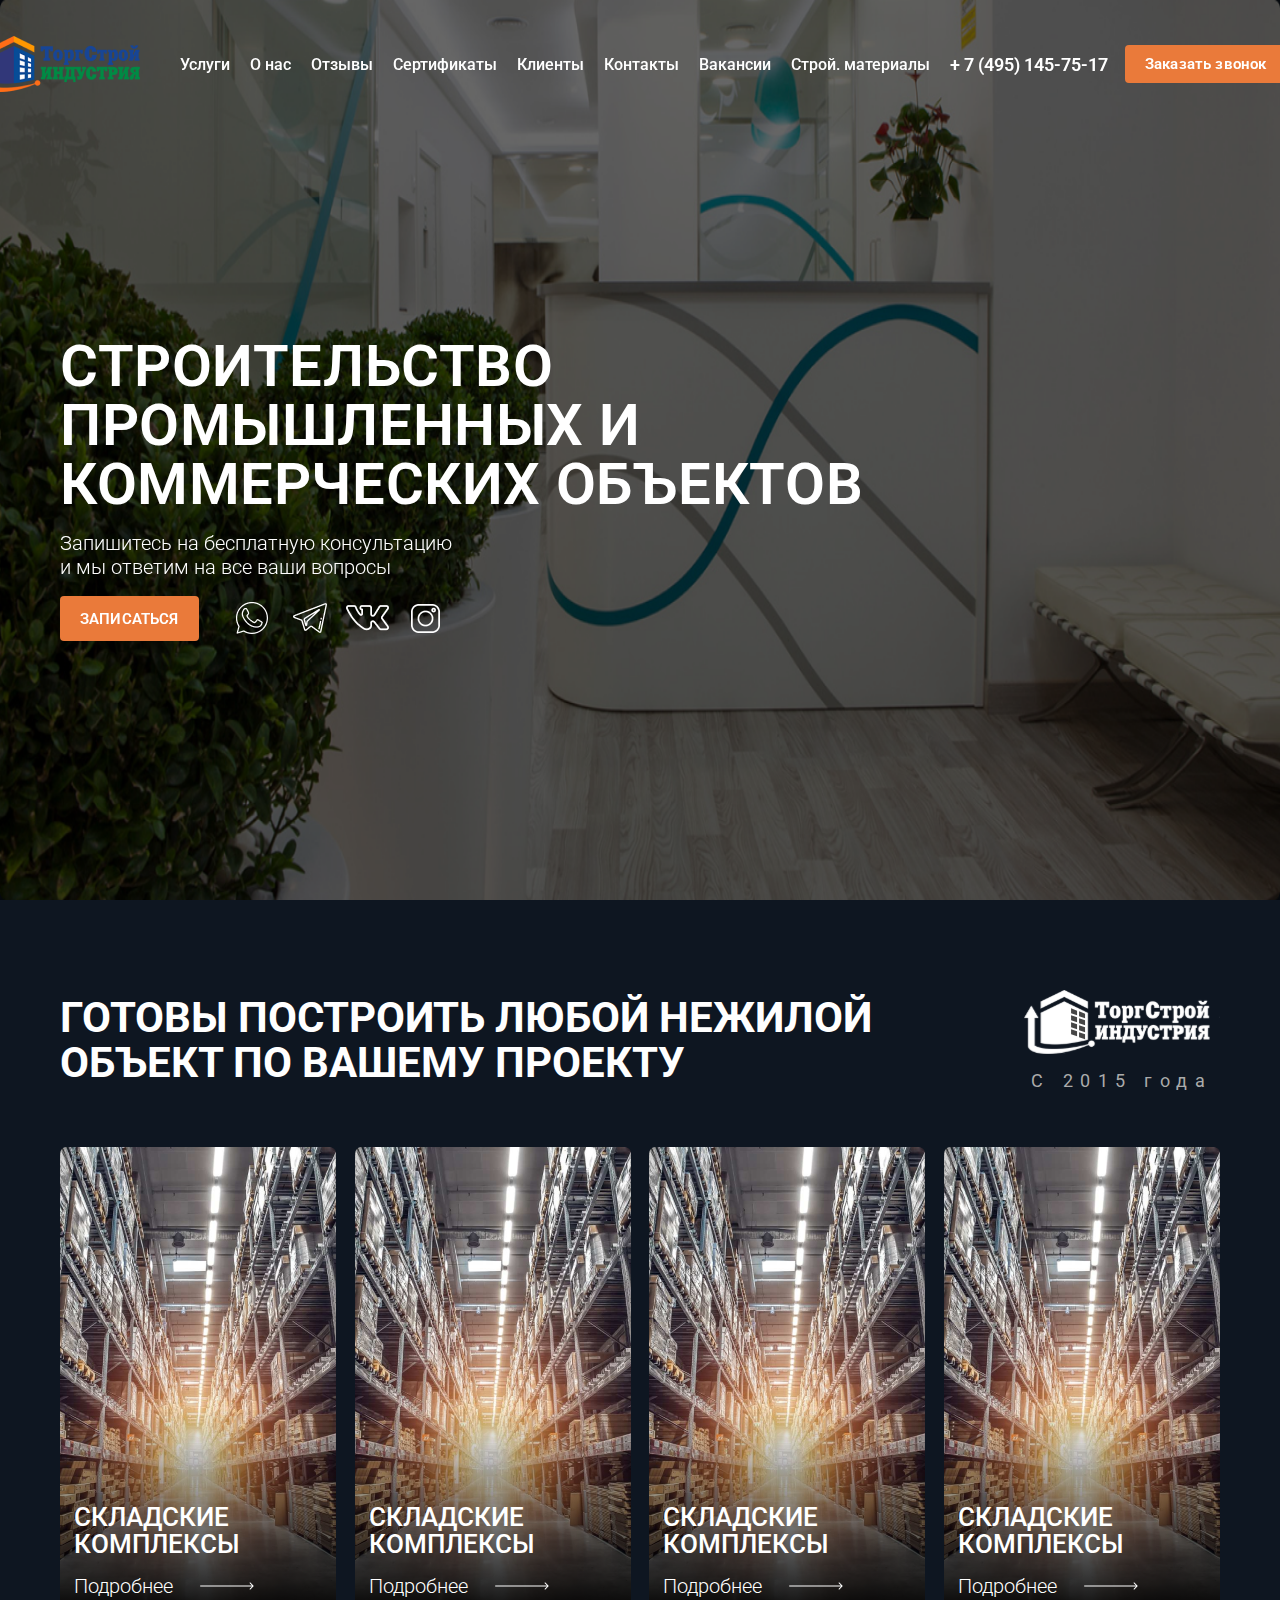
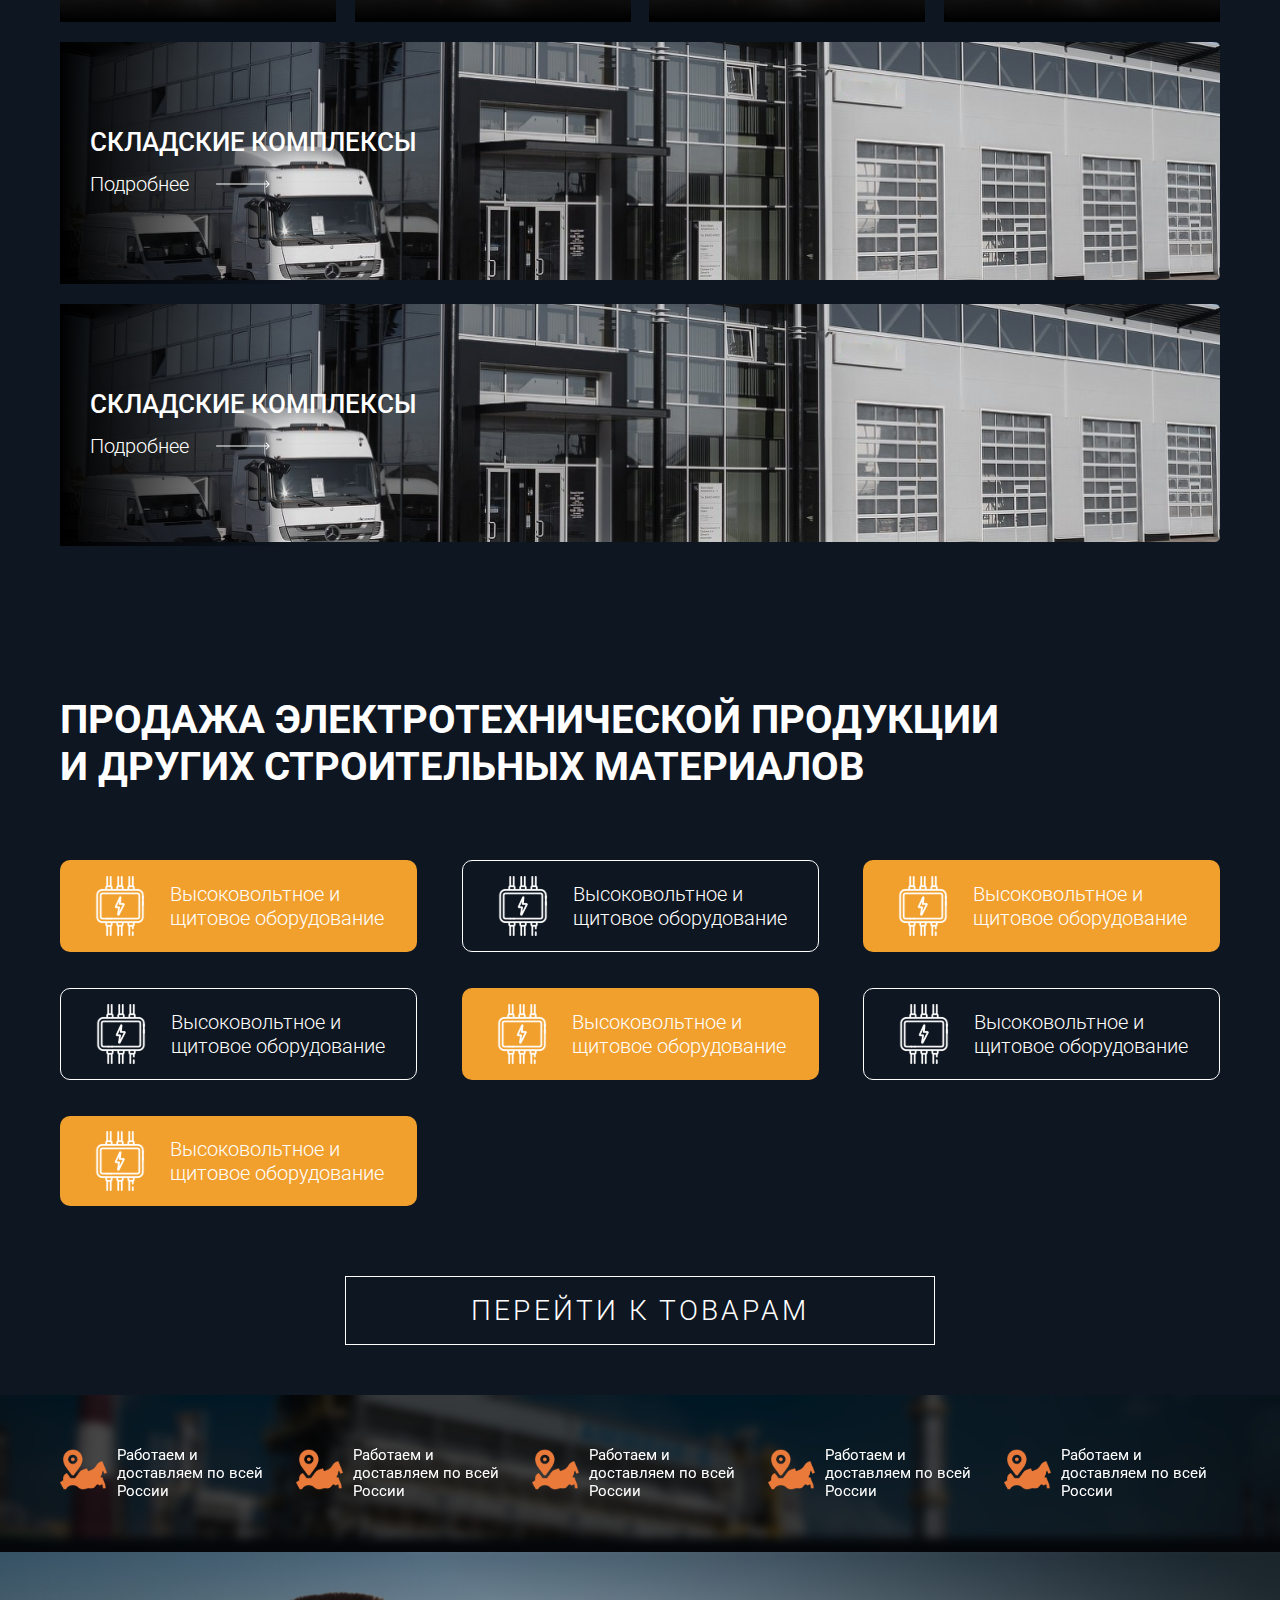
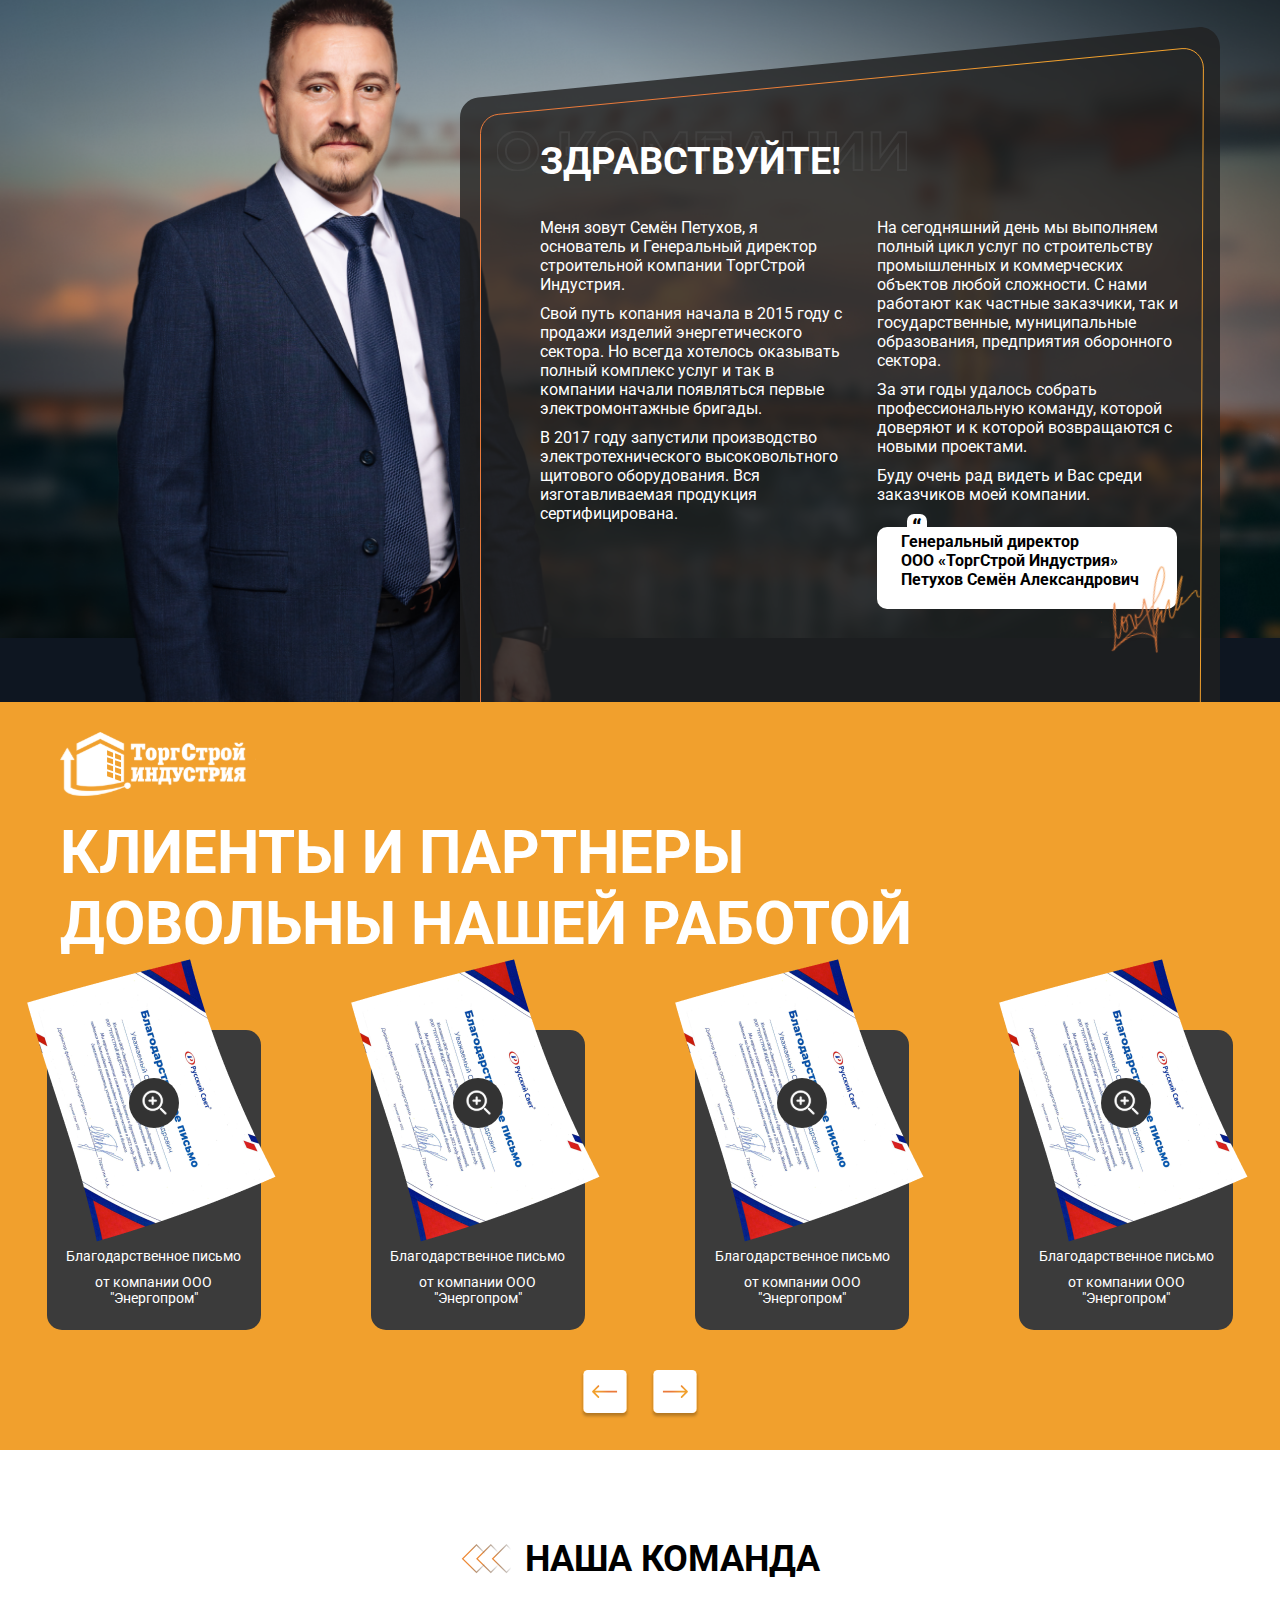
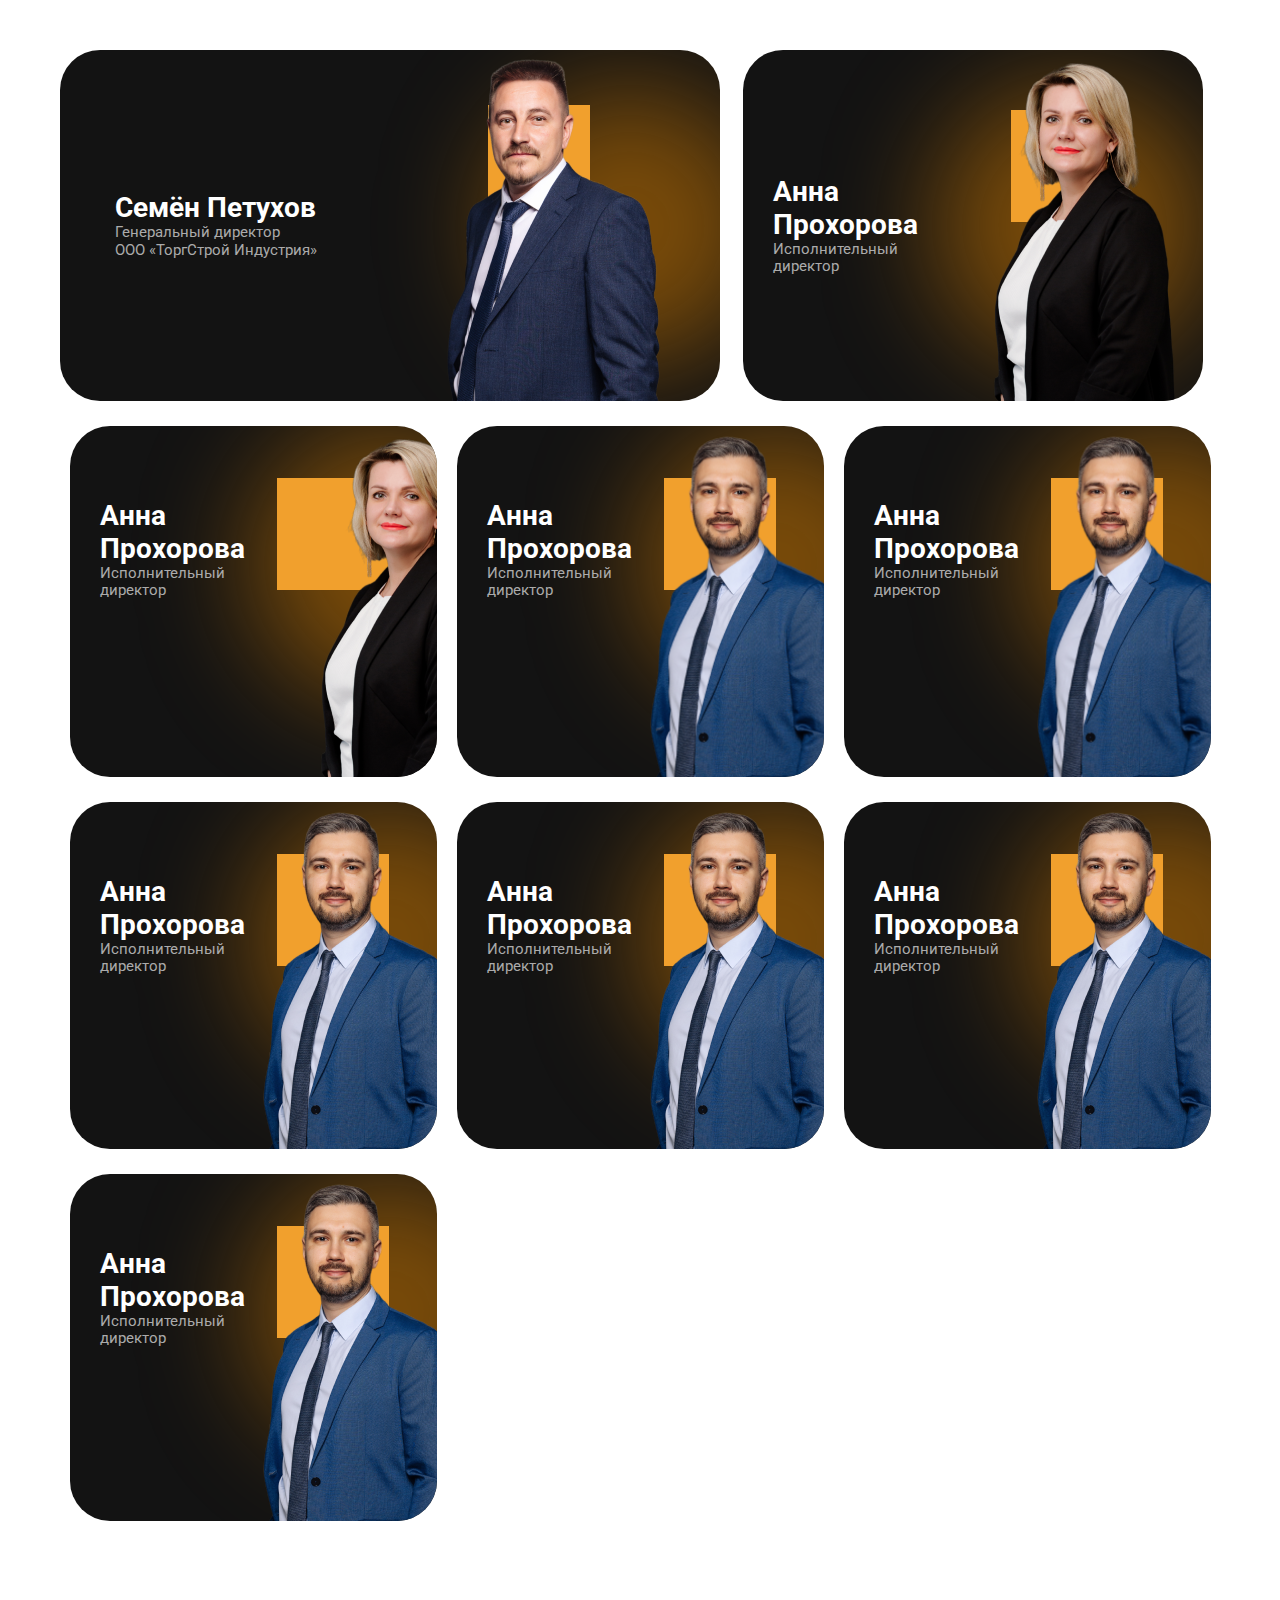
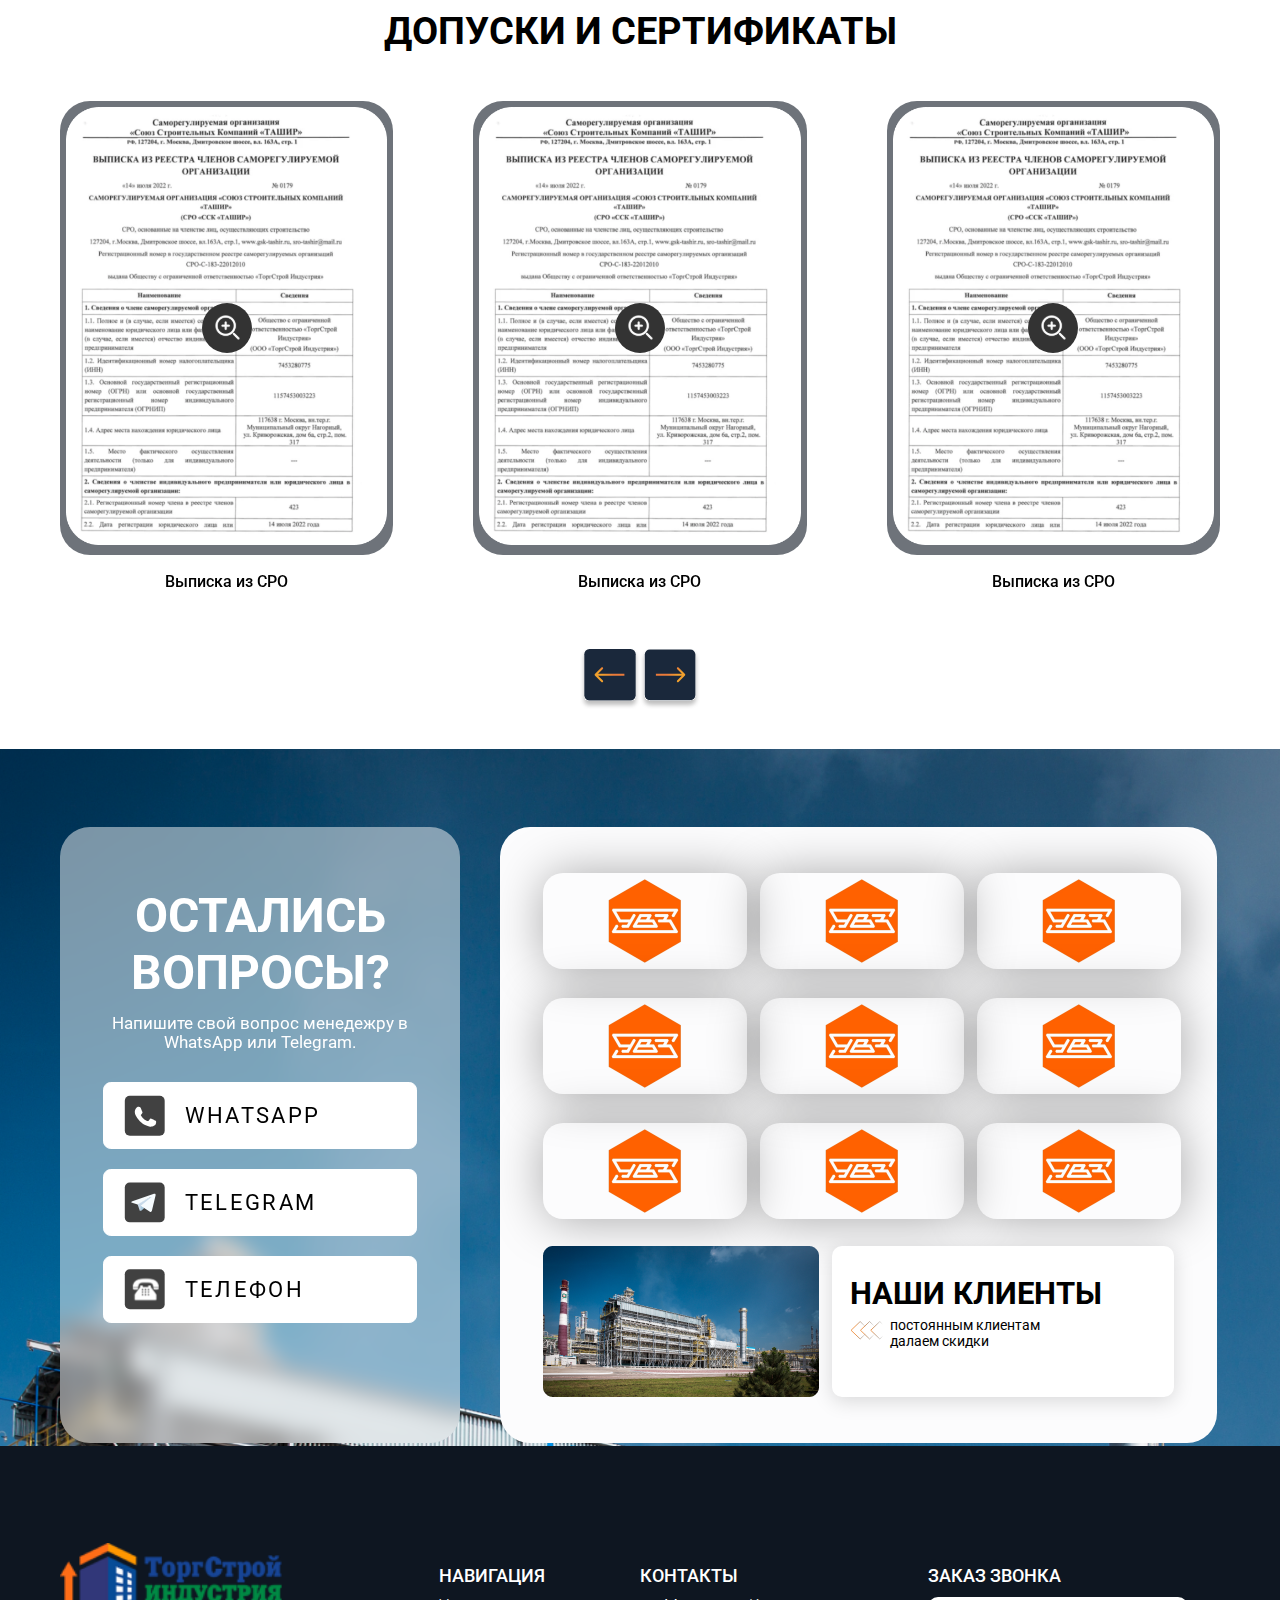
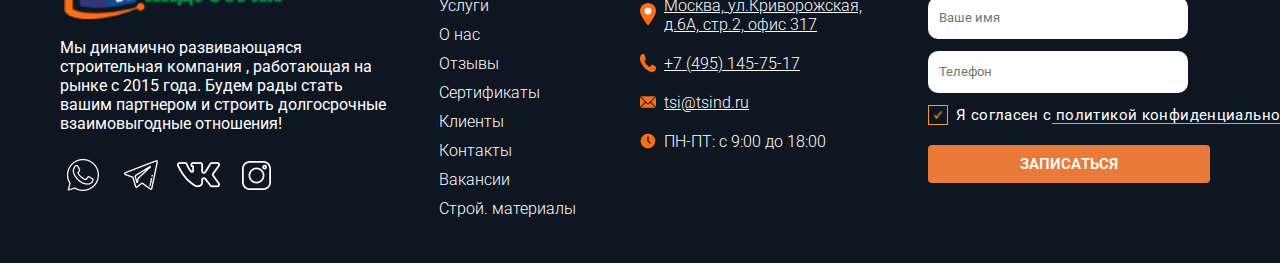
==== commit 2fa78185: "Add files via upload" ====
--- a/index.html
+++ b/index.html
@@ -102,7 +102,7 @@
                         <h1 class="mainBlock__heading main-heading">производство электрощитового оборудования</h1>
                         <p class="mainBlock__text">Запишитесь на бесплатную консультацию и мы ответим на все ваши вопросы</p>
                         <div class="mainBlock__wraper">
-                            <button class="orangeBtn mainBlock__wraper__button">ЗАПИСАТЬСЯ </button>
+                            <button class="orangeBtn mainBlock__wraper__button">заказать расчет </button>
                             <a href="" class="mainBlock__seti"><img src="./media/icons/watsapp.png" alt=""
                                     class="mainBlock__seti__img"></a>
                             <a href="" class="mainBlock__seti"><img src="./media/icons/telegram.png" alt=""
@@ -121,7 +121,7 @@
                         <h1 class="mainBlock__heading main-heading">продажа электротехнических изделий</h1>
                         <p class="mainBlock__text">Запишитесь на бесплатную консультацию и мы ответим на все ваши вопросы</p>
                         <div class="mainBlock__wraper">
-                            <button class="orangeBtn mainBlock__wraper__button">ЗАПИСАТЬСЯ </button>
+                            <button class="orangeBtn mainBlock__wraper__button">перейти </button>
                             <a href="" class="mainBlock__seti"><img src="./media/icons/watsapp.png" alt=""
                                     class="mainBlock__seti__img"></a>
                             <a href="" class="mainBlock__seti"><img src="./media/icons/telegram.png" alt=""
@@ -339,8 +339,8 @@
             <div class="partners-slide-container">
                 <div class="swiper partners-slider">
                     <div class="swiper-wrapper">
-                        <div class="swiper-slide partners-slide">
-                            <img src="./media/partners/1.png" alt="" class="partners-slide__img">
+                        <div class="swiper-slide partners-slide img-open-popup">
+                            <img src="./media/partners/1.png" alt="" class="partners-slide__img img-open-popup-src">
                             <img src="./media/partners/loopa.svg" alt="" class="partners__loopa">
                             <div class="partners-slide__block">
                                 <p class="partners-slide__text">Благодарственное письмо</p>
@@ -348,8 +348,8 @@
                                     ООО "Энергопром"</p>
                             </div>
                         </div>
-                        <div class="swiper-slide partners-slide">
-                            <img src="./media/partners/1.png" alt="" class="partners-slide__img">
+                        <div class="swiper-slide partners-slide img-open-popup">
+                            <img src="./media/partners/1.png" alt="" class="partners-slide__img img-open-popup-src">
                             <img src="./media/partners/loopa.svg" alt="" class="partners__loopa">
                             <div class="partners-slide__block">
                                 <p class="partners-slide__text">Благодарственное письмо</p>
@@ -357,8 +357,8 @@
                                     ООО "Энергопром"</p>
                             </div>
                         </div>
-                        <div class="swiper-slide partners-slide">
-                            <img src="./media/partners/1.png" alt="" class="partners-slide__img">
+                        <div class="swiper-slide partners-slide img-open-popup">
+                            <img src="./media/partners/1.png" alt="" class="partners-slide__img img-open-popup-src">
                             <img src="./media/partners/loopa.svg" alt="" class="partners__loopa">
                             <div class="partners-slide__block">
                                 <p class="partners-slide__text">Благодарственное письмо</p>
@@ -366,8 +366,8 @@
                                     ООО "Энергопром"</p>
                             </div>
                         </div>
-                        <div class="swiper-slide partners-slide">
-                            <img src="./media/partners/1.png" alt="" class="partners-slide__img">
+                        <div class="swiper-slide partners-slide img-open-popup">
+                            <img src="./media/partners/1.png" alt="" class="partners-slide__img img-open-popup-src">
                             <img src="./media/partners/loopa.svg" alt="" class="partners__loopa">
                             <div class="partners-slide__block">
                                 <p class="partners-slide__text">Благодарственное письмо</p>
@@ -375,8 +375,8 @@
                                     ООО "Энергопром"</p>
                             </div>
                         </div>
-                        <div class="swiper-slide partners-slide">
-                            <img src="./media/partners/1.png" alt="" class="partners-slide__img">
+                        <div class="swiper-slide partners-slide img-open-popup">
+                            <img src="./media/partners/1.png" alt="" class="partners-slide__img img-open-popup-src">
                             <img src="./media/partners/loopa.svg" alt="" class="partners__loopa">
                             <div class="partners-slide__block">
                                 <p class="partners-slide__text">Благодарственное письмо</p>
@@ -493,30 +493,30 @@
                 <p class="sertif__heading">Допуски и сертификаты</p>
                 <div class="swiper sertif-slider">
                     <div class="swiper-wrapper">
-                        <div class="swiper-slide sertif-slide">
+                        <div class="swiper-slide sertif-slide img-open-popup">
                             <div class="sertif-slide-wraper">
-                                <img src="./media/setrif/1.png" alt="" class="sertif-slide-sertif">
+                                <img src="./media/setrif/1.png" alt="" class="sertif-slide-sertif img-open-popup-src">
                                 <img src="./media/icons/loopa.svg" alt="" class="sertif-slide__loopa">
                             </div>
                             <p class="sertif-slide-text">Выписка из СРО</p>
                         </div>
-                        <div class="swiper-slide sertif-slide">
+                        <div class="swiper-slide sertif-slide img-open-popup">
                             <div class="sertif-slide-wraper">
-                                <img src="./media/setrif/1.png" alt="" class="sertif-slide-sertif">
+                                <img src="./media/setrif/1.png" alt="" class="sertif-slide-sertif img-open-popup-src">
                                 <img src="./media/icons/loopa.svg" alt="" class="sertif-slide__loopa">
                             </div>
                             <p class="sertif-slide-text">Выписка из СРО</p>
                         </div>
-                        <div class="swiper-slide sertif-slide">
+                        <div class="swiper-slide sertif-slide img-open-popup">
                             <div class="sertif-slide-wraper">
-                                <img src="./media/setrif/1.png" alt="" class="sertif-slide-sertif">
+                                <img src="./media/setrif/1.png" alt="" class="sertif-slide-sertif img-open-popup-src">
                                 <img src="./media/icons/loopa.svg" alt="" class="sertif-slide__loopa">
                             </div>
                             <p class="sertif-slide-text">Выписка из СРО</p>
                         </div>
-                        <div class="swiper-slide sertif-slide">
+                        <div class="swiper-slide sertif-slide img-open-popup">
                             <div class="sertif-slide-wraper">
-                                <img src="./media/setrif/1.png" alt="" class="sertif-slide-sertif">
+                                <img src="./media/setrif/1.png" alt="" class="sertif-slide-sertif img-open-popup-src">
                                 <img src="./media/icons/loopa.svg" alt="" class="sertif-slide__loopa">
                             </div>
                             <p class="sertif-slide-text">Выписка из СРО</p>
@@ -573,7 +573,7 @@
                         <div class="contacts-right__item">
                             <img src="./media/questions/logo.png" alt="" class="contacts-right__item__img">
                         </div>
-                        <div class="contacts-right__item">
+                        <div class="contacts-right__item desk">
                             <img src="./media/questions/logo.png" alt="" class="contacts-right__item__img">
                         </div>
                     </div>
@@ -661,6 +661,11 @@
         </div>
     </footer>
 
+    <div class="img-popup popup">
+        <img src="./media/setrif/1.png" alt="" class="popupInsightImg">
+    </div>
+    <div class="popupClose"></div>
+
 
     <script src="js/swiper-bundle.min.js"></script>
     <script src="js/app.js"></script>
--- a/style/style.css
+++ b/style/style.css
@@ -155,6 +155,9 @@
 .mainBlock__heading.main-heading {
   width: 852px;
 }
+.mainBlock__heading.pt {
+  margin-top: 150px;
+}
 
 .mainBlock__text {
   width: 397px;
@@ -723,7 +726,7 @@
 }
 
 .mainOfice {
-  padding-top: 250px;
+  padding-top: 120px;
   position: relative;
   overflow: hidden;
   margin-bottom: 183px;
@@ -915,7 +918,7 @@
   position: relative;
   width: -moz-fit-content;
   width: fit-content;
-  margin-bottom: 90px;
+  margin-bottom: 20px;
 }
 .oferCards__heading::after {
   content: "";
@@ -1912,7 +1915,7 @@
 }
 
 .jobtop {
-  margin-top: 200px;
+  margin-top: 150px;
   margin-bottom: 50px;
 }
 
@@ -2101,9 +2104,53 @@
   flex-shrink: 0;
 }
 
+.img-popup {
+  position: fixed;
+  top: 50%;
+  left: 50%;
+  z-index: 101;
+  transition: all 0.4s ease;
+  transform: translate(-50%, -200vh);
+}
+.img-popup.active {
+  transform: translate(-50%, -50%);
+}
+
+.popupInsightImg {
+  height: 90vh;
+}
+
+.popupClose {
+  position: fixed;
+  top: 0;
+  left: 0;
+  width: 100vw;
+  height: 100vh;
+  z-index: 100;
+  background: black;
+  opacity: 0.4;
+  transition: all 0.4s ease;
+  transform: translateY(-100vh);
+}
+.popupClose.active {
+  transform: translate(0, 0);
+}
+
 @media (max-width: 1024px) {
+  .popupInsightImg {
+    height: auto;
+    width: 90vw;
+  }
   .desk {
     display: none;
+  }
+  .main-slider {
+    max-width: 100%;
+  }
+  .main-slide {
+    display: flex;
+    flex-direction: column;
+    padding-top: 0;
   }
   .mob {
     display: inherit;
@@ -2263,7 +2310,7 @@
     margin-bottom: 20px;
   }
   .textBlock__img {
-    width: 282.337px;
+    width: 100%;
     height: 152px;
     -o-object-fit: cover;
        object-fit: cover;
@@ -2807,6 +2854,7 @@
     display: flex;
     flex-direction: column;
     flex-flow: column-reverse;
+    margin-bottom: 25px;
   }
   .services__heading {
     font-size: 27px;
@@ -2891,6 +2939,7 @@
     line-height: normal;
     text-transform: uppercase;
     margin-bottom: 20px;
+    width: 100%;
   }
   .products__wraper {
     grid-template-columns: 1fr;
@@ -2950,6 +2999,7 @@
   .pluss__bg {
     height: 100%;
     width: auto;
+    left: -400px;
   }
   .derek {
     background: #212121;
@@ -3258,7 +3308,7 @@
   }
   .contact-client__wraper {
     padding: 18px 20px;
-    width: 100%;
+    width: 80%;
     height: 98px;
     margin-bottom: 20px;
   }
